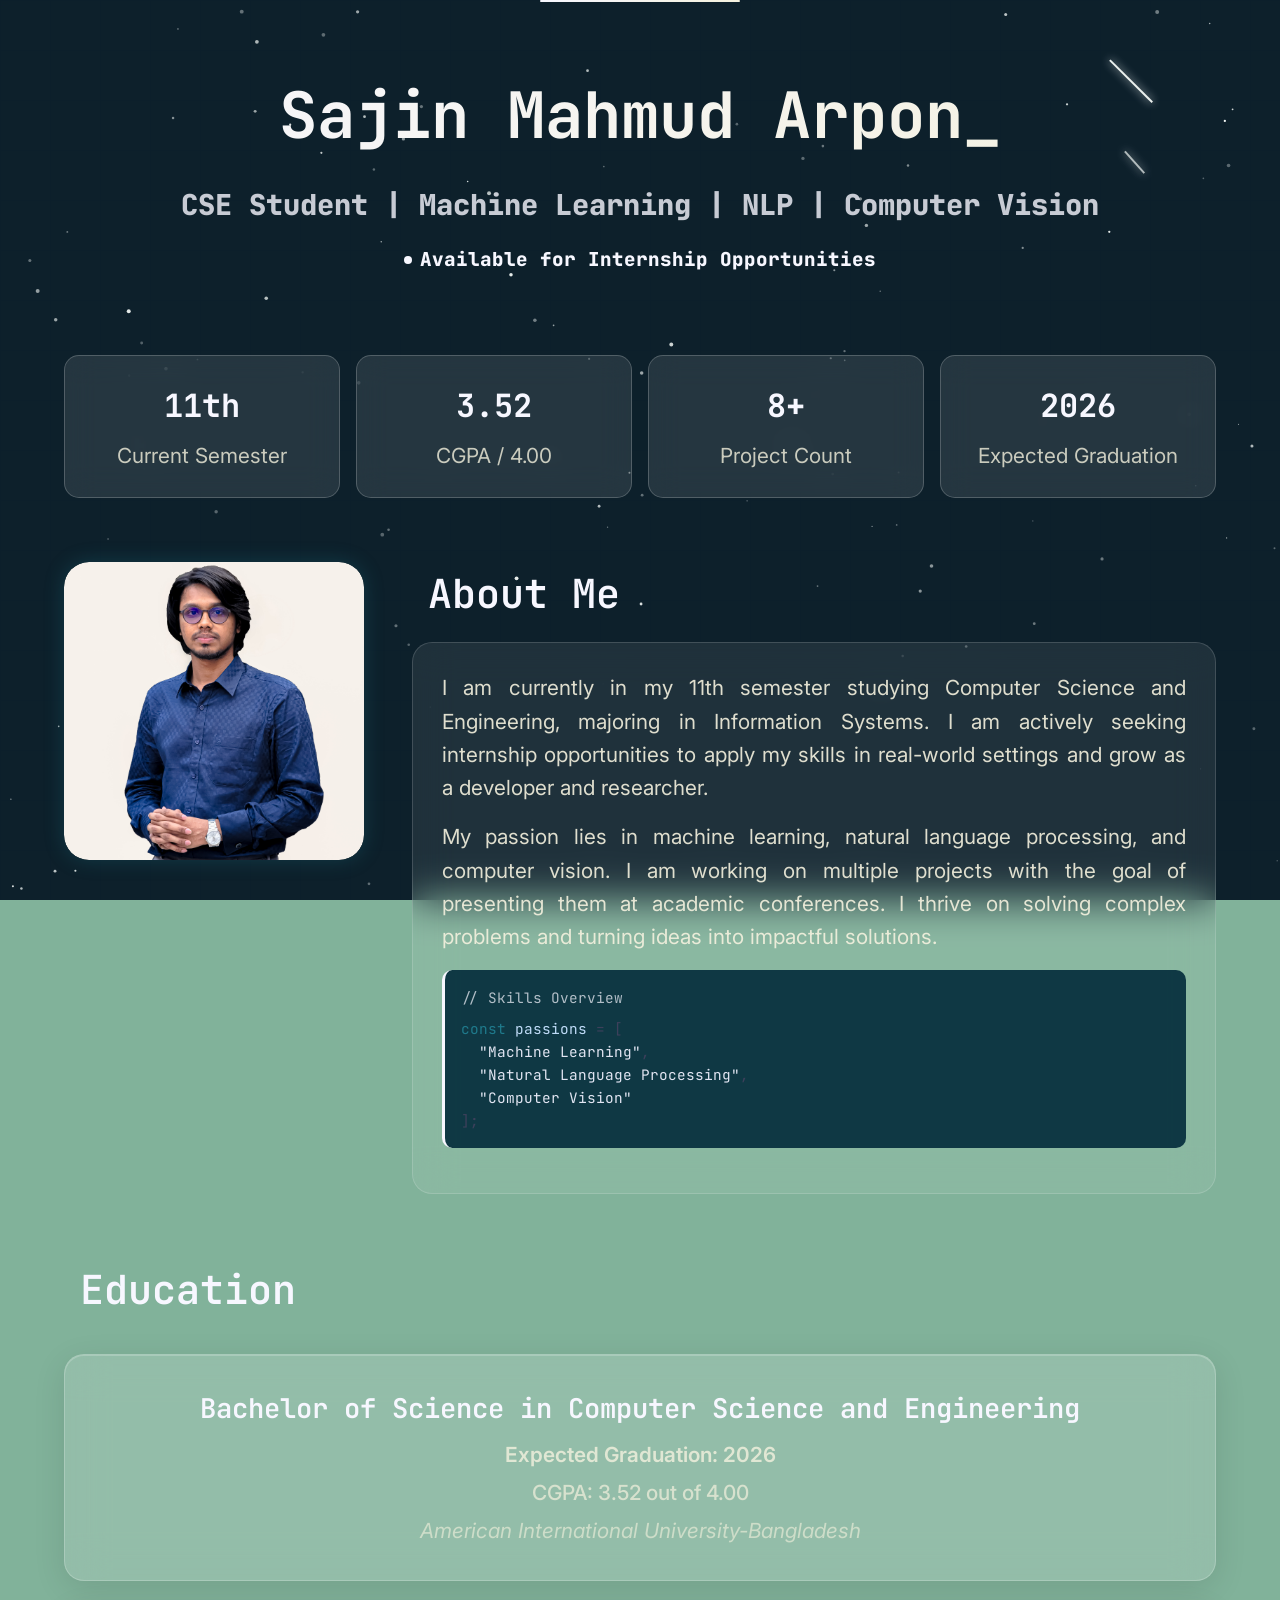
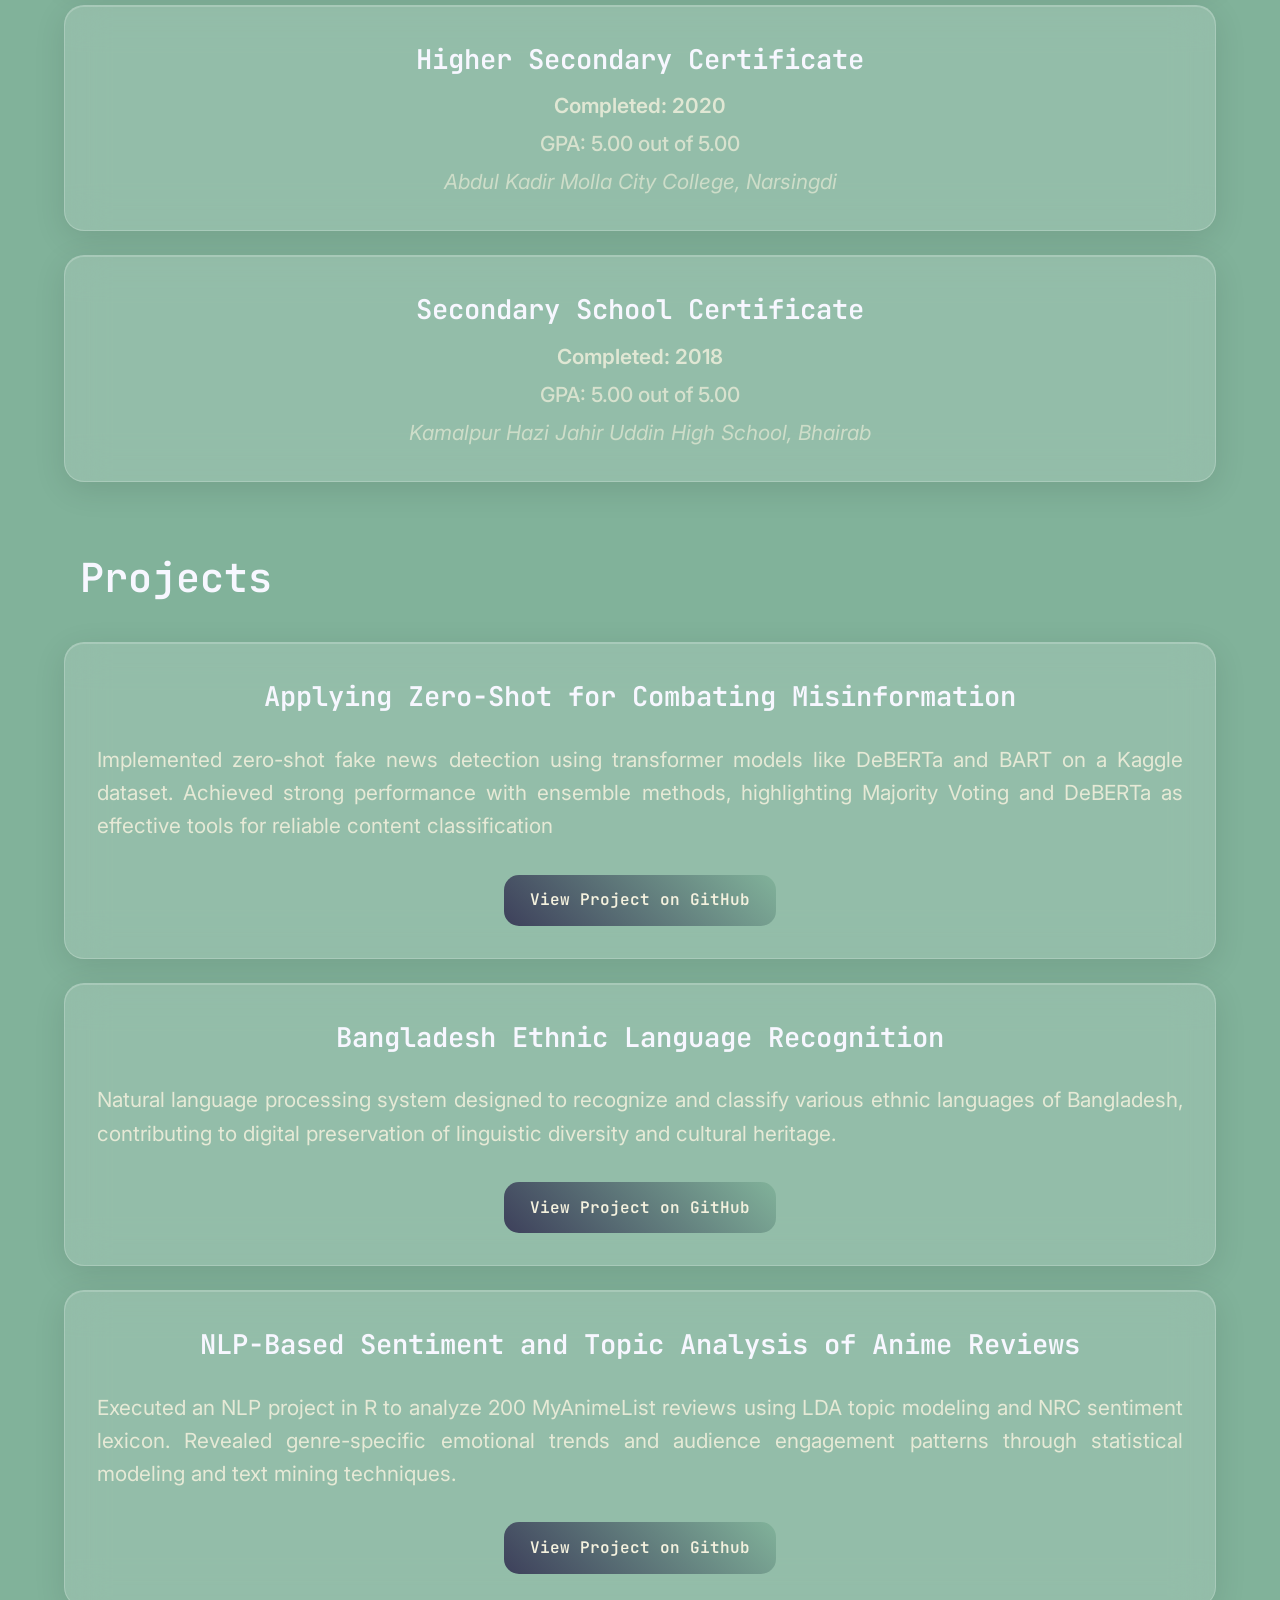
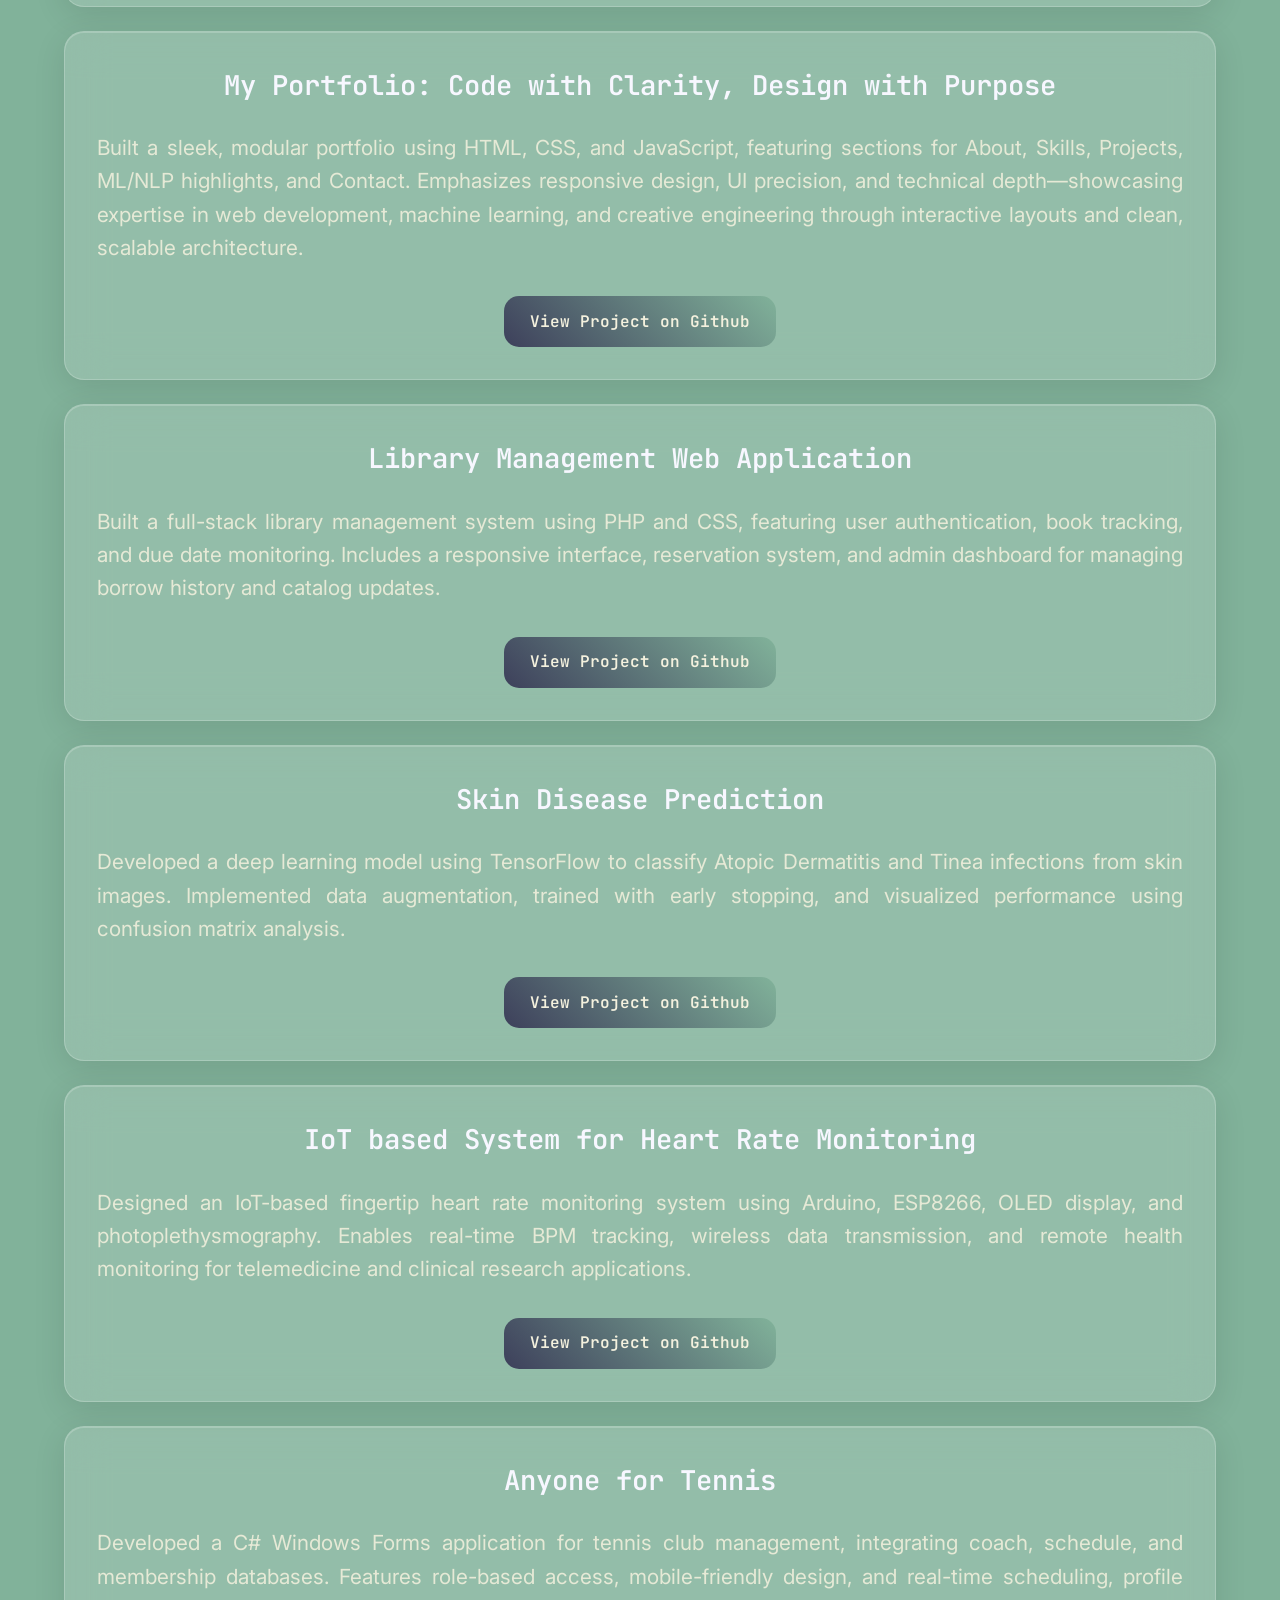
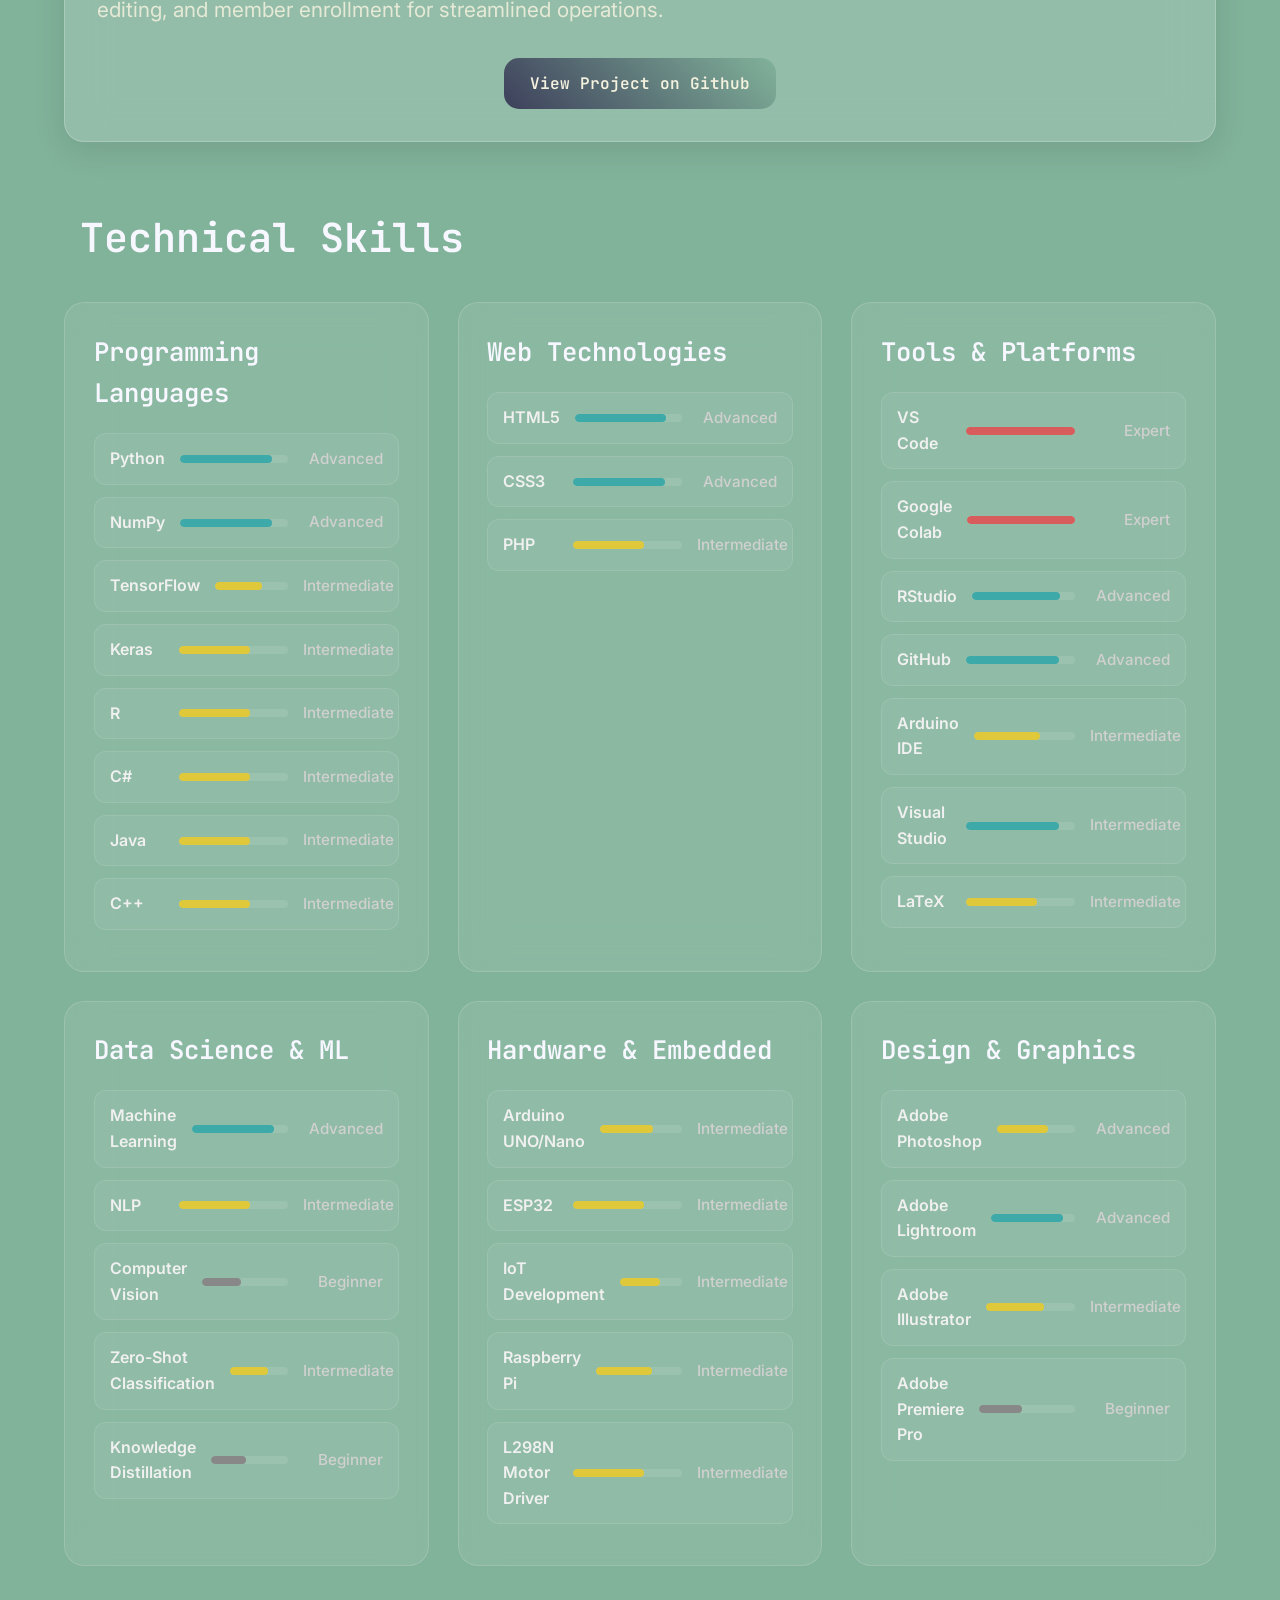
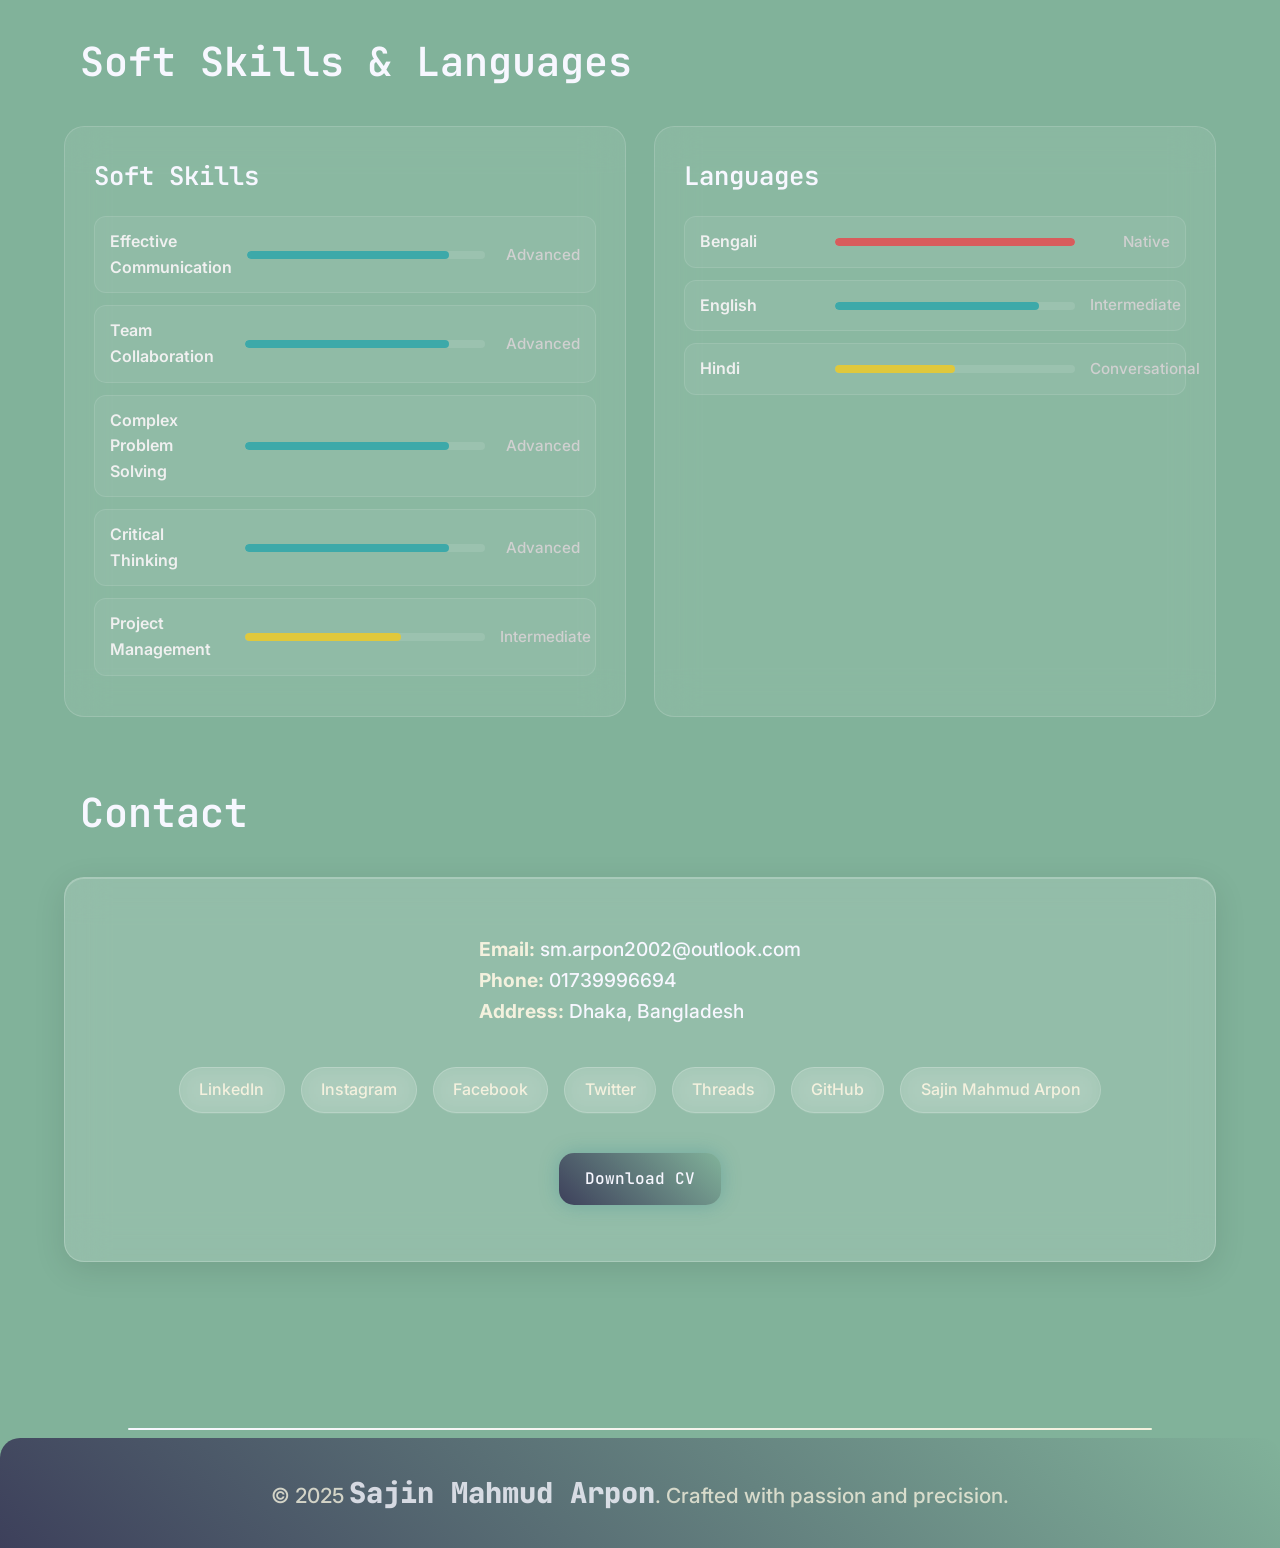
==== index.html @ ce53a618 "Update index.html" ====
<!DOCTYPE html>
<html lang="en">

<head>
    <meta charset="UTF-8" />
    <meta name="viewport" content="width=device-width, initial-scale=1.0" />
    <meta name="color-scheme" content="dark">
    <meta name="description" content="Sajin Mahmud Arpon — CSE Student | Machine Learning | NLP | Computer Vision" />
    <title>Sajin Mahmud Arpon | Portfolio</title>
    <link
        href="https://fonts.googleapis.com/css2?family=JetBrains+Mono:wght@300;400;500;600;700&family=Inter:wght@300;400;500;600;700;800&display=swap"
        rel="stylesheet">
    <link rel="stylesheet" href="design.css">
</head>

<body>
    <!-- Loading Screen -->
    <div class="loading-overlay" id="loadingOverlay">
        <div class="loading-text">Initializing Portfolio</div>
    </div>

    <!-- Scroll Progress Bar -->
    <div class="scroll-progress" id="scrollProgress"></div>

    <!-- Grid Overlay -->
    <div class="grid-overlay"></div>

    <!-- Night Sky Canvas -->
    <canvas id="particle-canvas"></canvas>

    <header>
        <h1>Sajin Mahmud Arpon</h1>
        <p><span class="tech-accent">CSE Student | Machine Learning | NLP | Computer Vision</span></p>
        <div class="status-indicator">
            <div class="status-dot"></div>
            Available for Internship Opportunities
        </div>
    </header>

    <div class="main-container">
        <!-- Metrics Section -->
        <section class="fade-in-up">
            <div class="metric-card">
                <div class="metric-item">
                    <div class="metric-number">11th</div>
                    <div class="metric-label">Current Semester</div>
                </div>
                <div class="metric-item">
                    <div class="metric-number">3.52</div>
                    <div class="metric-label">CGPA / 4.00</div>
                </div>
                <div class="metric-item">
                    <div class="metric-number">8+</div>
                    <div class="metric-label">Project Count</div>
                </div>
                <div class="metric-item">
                    <div class="metric-number">2026</div>
                    <div class="metric-label">Expected Graduation</div>
                </div>
            </div>
        </section>

        <!-- About Section -->
        <section class="fade-in-up about-section">
            <div class="about-left">
                <div class="profile-image-container">
                    <img src="sajin-mahmud-arpon.jpg" alt="Sajin Mahmud Arpon">
                </div>
            </div>
            <div class="about-right">
                <h2>About Me</h2>
                <div class="skill-category">
                    <p>I am currently in my 11th semester studying Computer Science and Engineering, majoring in
                        Information Systems. I am actively seeking internship opportunities to apply my skills in
                        real-world settings and grow as a developer and researcher.</p>
                    <p>My passion lies in machine learning, natural language processing, and computer vision. I am
                        working on multiple projects with the goal of presenting them at academic conferences. I thrive
                        on solving complex problems and turning ideas into impactful solutions.</p>
                    <div class="code-block">
                        <span style="color: #1f7a8c;">const</span> <span style="color: #bfdbf7;">passions</span> = [<br>
                        &nbsp;&nbsp;<span style="color: #e1e5f2;">"Machine Learning"</span>,<br>
                        &nbsp;&nbsp;<span style="color: #e1e5f2;">"Natural Language Processing"</span>,<br>
                        &nbsp;&nbsp;<span style="color: #e1e5f2;">"Computer Vision"</span><br>
                        ];
                    </div>
                </div>
            </div>
        </section>

        <!-- Education Section -->
        <section class="fade-in-up">
            <h2>Education</h2>
            <div class="glass-card education-card">
                <div class="edu-title">Bachelor of Science in Computer Science and Engineering</div>
                <div class="edu-year">Expected Graduation: 2026</div>
                <div class="CGPA">CGPA: 3.52 out of 4.00</div>
                <div class="edu-subtitle">American International University-Bangladesh</div>
            </div>
            <div class="glass-card education-card">
                <div class="edu-title">Higher Secondary Certificate</div>
                <div class="edu-year">Completed: 2020</div>
                <div class="CGPA">GPA: 5.00 out of 5.00</div>
                <div class="edu-subtitle">Abdul Kadir Molla City College, Narsingdi</div>
            </div>
            <div class="glass-card education-card">
                <div class="edu-title">Secondary School Certificate</div>
                <div class="edu-year">Completed: 2018</div>
                <div class="CGPA">GPA: 5.00 out of 5.00</div>
                <div class="edu-subtitle">Kamalpur Hazi Jahir Uddin High School, Bhairab</div>
            </div>
        </section>

        <!-- Projects Section -->
        <section class="fade-in-up">
            <h2>Projects</h2>
            <div class="glass-card project-card">
                <div class="project-title">Applying Zero-Shot for Combating Misinformation</div>
                <div class="project-desc">Implemented zero-shot fake news detection using transformer models like
                    DeBERTa and BART on a Kaggle dataset. Achieved strong performance with ensemble methods,
                    highlighting Majority Voting and DeBERTa as effective tools for reliable content classification
                </div>
                <a href="https://github.com/sajin-mahmud-arpon/Applying-Zero-Shot-for-Combating-Misinformation"
                    target="_blank" rel="noopener noreferrer" class="crystal-btn">View Project on GitHub</a>
            </div>
            <div class="glass-card project-card">
                <div class="project-title">Bangladesh Ethnic Language Recognition</div>
                <div class="project-desc">Natural language processing system designed to recognize and classify various
                    ethnic languages of Bangladesh, contributing to digital preservation of linguistic diversity and
                    cultural heritage.</div>
                <a href="https://github.com/sajin-mahmud-arpon/Bangladesh-Ethnic-Language-Recognition" target="_blank"
                    rel="noopener noreferrer" class="crystal-btn">View Project on GitHub</a>
            </div>
            <div class="glass-card project-card">
                <div class="project-title">NLP-Based Sentiment and Topic Analysis of Anime Reviews</div>
                <div class="project-desc">Executed an NLP project in R to analyze 200 MyAnimeList reviews using LDA
                    topic modeling and NRC sentiment lexicon. Revealed genre-specific emotional trends and audience
                    engagement patterns through statistical modeling and text mining techniques.</div>
                <a href="https://github.com/sajin-mahmud-arpon/NLP-Based-Sentiment-and-Topic-Analysis-of-Anime-Reviews"
                    target="_blank" rel="noopener noreferrer" class="crystal-btn">View Project on Github</a>
            </div>
            <div class="glass-card project-card">
                <div class="project-title">My Portfolio: Code with Clarity, Design with Purpose</div>
                <div class="project-desc">Built a sleek, modular portfolio using HTML, CSS, and JavaScript, featuring
                    sections for About, Skills, Projects, ML/NLP
                    highlights, and Contact. Emphasizes responsive design, UI precision, and technical depth—showcasing
                    expertise in web
                    development, machine learning, and creative engineering through interactive layouts and clean,
                    scalable architecture.
                </div>
                <a href="https://github.com/sajin-mahmud-arpon/sajin-mahmud-arpon.github.io" target="_blank"
                    rel="noopener noreferrer" class="crystal-btn">View Project on
                    Github</a>
            </div>
            <div class="glass-card project-card">
                <div class="project-title">Library Management Web Application</div>
                <div class="project-desc">Built a full-stack library management system using PHP and CSS, featuring user
                    authentication, book tracking, and due date monitoring. Includes a responsive interface, reservation
                    system, and admin dashboard for managing borrow history and catalog updates.</div>
                <a href="https://github.com/sajin-mahmud-arpon/LibraryWebApp" target="_blank" rel="noopener noreferrer"
                    class="crystal-btn">View Project on
                    Github</a>
            </div>
            <div class="glass-card project-card">
                <div class="project-title">Skin Disease Prediction</div>
                <div class="project-desc">Developed a deep learning model using TensorFlow to classify Atopic Dermatitis
                    and Tinea infections from skin images. Implemented data augmentation, trained with early stopping,
                    and visualized performance using confusion matrix analysis.</div>
                <a href="https://github.com/sajin-mahmud-arpon/Skin-diseases-Prediction/tree/main" target="_blank"
                    rel="noopener noreferrer" class="crystal-btn">View Project on Github</a>
            </div>
            <div class="glass-card project-card">
                <div class="project-title">IoT based System for Heart Rate Monitoring</div>
                <div class="project-desc">Designed an IoT-based fingertip heart rate monitoring system using Arduino,
                    ESP8266, OLED display, and photoplethysmography. Enables real-time BPM tracking, wireless data
                    transmission, and remote health monitoring for telemedicine and clinical research applications.
                </div>
                <a href="https://github.com/sajin-mahmud-arpon/Microprocessor-Embedded-System" target="_blank"
                    rel="noopener noreferrer" class="crystal-btn">View
                    Project on Github</a>
            </div>
            <div class="glass-card project-card">
                <div class="project-title">Anyone for Tennis</div>
                <div class="project-desc">Developed a C# Windows Forms application for tennis club management,
                    integrating coach, schedule, and membership databases. Features role-based access, mobile-friendly
                    design, and real-time scheduling, profile editing, and member enrollment for streamlined operations.
                </div>
                <a href="https://github.com/sajin-mahmud-arpon/Anyone-For-Tennis" target="_blank"
                    rel="noopener noreferrer" class="crystal-btn">View Project on
                    Github</a>
            </div>
        </section>

        <!-- Technical Skills -->
        <section class="fade-in-up">
            <h2>Technical Skills</h2>
            <div class="skills-grid">

                <!-- Programming Languages -->
                <div class="skill-category">
                    <h3>Programming Languages</h3>
                    <div class="skill-progress-list">
                        <div class="skill-item">
                            <div class="skill-label">Python</div>
                            <div class="skill-progress">
                                <div class="skill-fill advanced" style="width:85%;"></div>
                            </div>
                            <div class="skill-level">Advanced</div>
                        </div>
                        <div class="skill-item">
                            <div class="skill-label">NumPy</div>
                            <div class="skill-progress">
                                <div class="skill-fill advanced" style="width:85%;"></div>
                            </div>
                            <div class="skill-level">Advanced</div>
                        </div>
                        <div class="skill-item">
                            <div class="skill-label">TensorFlow</div>
                            <div class="skill-progress">
                                <div class="skill-fill intermediate" style="width:65%;"></div>
                            </div>
                            <div class="skill-level">Intermediate</div>
                        </div>
                        <div class="skill-item">
                            <div class="skill-label">Keras</div>
                            <div class="skill-progress">
                                <div class="skill-fill intermediate" style="width:65%;"></div>
                            </div>
                            <div class="skill-level">Intermediate</div>
                        </div>
                        <div class="skill-item">
                            <div class="skill-label">R</div>
                            <div class="skill-progress">
                                <div class="skill-fill intermediate" style="width:65%;"></div>
                            </div>
                            <div class="skill-level">Intermediate</div>
                        </div>
                        <div class="skill-item">
                            <div class="skill-label">C#</div>
                            <div class="skill-progress">
                                <div class="skill-fill intermediate" style="width:65%;"></div>
                            </div>
                            <div class="skill-level">Intermediate</div>
                        </div>
                        <div class="skill-item">
                            <div class="skill-label">Java</div>
                            <div class="skill-progress">
                                <div class="skill-fill intermediate" style="width:65%;"></div>
                            </div>
                            <div class="skill-level">Intermediate</div>
                        </div>
                        <div class="skill-item">
                            <div class="skill-label">C++</div>
                            <div class="skill-progress">
                                <div class="skill-fill intermediate" style="width:65%;"></div>
                            </div>
                            <div class="skill-level">Intermediate</div>
                        </div>
                    </div>
                </div>

                <!-- Web Technologies -->
                <div class="skill-category">
                    <h3>Web Technologies</h3>
                    <div class="skill-progress-list">
                        <div class="skill-item">
                            <div class="skill-label">HTML5</div>
                            <div class="skill-progress">
                                <div class="skill-fill advanced" style="width:85%;"></div>
                            </div>
                            <div class="skill-level">Advanced</div>
                        </div>
                        <div class="skill-item">
                            <div class="skill-label">CSS3</div>
                            <div class="skill-progress">
                                <div class="skill-fill advanced" style="width:85%;"></div>
                            </div>
                            <div class="skill-level">Advanced</div>
                        </div>
                        <div class="skill-item">
                            <div class="skill-label">PHP</div>
                            <div class="skill-progress">
                                <div class="skill-fill intermediate" style="width:65%;"></div>
                            </div>
                            <div class="skill-level">Intermediate</div>
                        </div>
                    </div>
                </div>

                <!-- Tools & Platforms -->
                <div class="skill-category">
                    <h3>Tools & Platforms</h3>
                    <div class="skill-progress-list">
                        <div class="skill-item">
                            <div class="skill-label">VS Code</div>
                            <div class="skill-progress">
                                <div class="skill-fill expert" style="width:100%;"></div>
                            </div>
                            <div class="skill-level">Expert</div>
                        </div>
                        <div class="skill-item">
                            <div class="skill-label">Google Colab</div>
                            <div class="skill-progress">
                                <div class="skill-fill expert" style="width:100%;"></div>
                            </div>
                            <div class="skill-level">Expert</div>
                        </div>
                        <div class="skill-item">
                            <div class="skill-label">RStudio</div>
                            <div class="skill-progress">
                                <div class="skill-fill advanced" style="width:85%;"></div>
                            </div>
                            <div class="skill-level">Advanced</div>
                        </div>
                        <div class="skill-item">
                            <div class="skill-label">GitHub</div>
                            <div class="skill-progress">
                                <div class="skill-fill advanced" style="width:85%;"></div>
                            </div>
                            <div class="skill-level">Advanced</div>
                        </div>
                        <div class="skill-item">
                            <div class="skill-label">Arduino IDE</div>
                            <div class="skill-progress">
                                <div class="skill-fill intermediate" style="width:65%;"></div>
                            </div>
                            <div class="skill-level">Intermediate</div>
                        </div>
                        <div class="skill-item">
                            <div class="skill-label">Visual Studio</div>
                            <div class="skill-progress">
                                <div class="skill-fill advanced" style="width:85%;"></div>
                            </div>
                            <div class="skill-level">Intermediate</div>
                        </div>
                        <div class="skill-item">
                            <div class="skill-label">LaTeX</div>
                            <div class="skill-progress">
                                <div class="skill-fill intermediate" style="width:65%;"></div>
                            </div>
                            <div class="skill-level">Intermediate</div>
                        </div>
                    </div>
                </div>

                <!-- Data Science & ML -->
                <div class="skill-category">
                    <h3>Data Science & ML</h3>
                    <div class="skill-progress-list">
                        <div class="skill-item">
                            <div class="skill-label">Machine Learning</div>
                            <div class="skill-progress">
                                <div class="skill-fill advanced" style="width:85%;"></div>
                            </div>
                            <div class="skill-level">Advanced</div>
                        </div>
                        <div class="skill-item">
                            <div class="skill-label">NLP</div>
                            <div class="skill-progress">
                                <div class="skill-fill intermediate" style="width:65%;"></div>
                            </div>
                            <div class="skill-level">Intermediate</div>
                        </div>
                        <div class="skill-item">
                            <div class="skill-label">Computer Vision</div>
                            <div class="skill-progress">
                                <div class="skill-fill beginner" style="width:45%;"></div>
                            </div>
                            <div class="skill-level">Beginner</div>
                        </div>
                        <div class="skill-item">
                            <div class="skill-label">Zero-Shot Classification</div>
                            <div class="skill-progress">
                                <div class="skill-fill intermediate" style="width:65%;"></div>
                            </div>
                            <div class="skill-level">Intermediate</div>
                        </div>
                        <div class="skill-item">
                            <div class="skill-label">Knowledge Distillation</div>
                            <div class="skill-progress">
                                <div class="skill-fill beginner" style="width:45%;"></div>
                            </div>
                            <div class="skill-level">Beginner</div>
                        </div>
                    </div>
                </div>

                <!-- Hardware & Embedded -->
                <div class="skill-category">
                    <h3>Hardware & Embedded</h3>
                    <div class="skill-progress-list">
                        <div class="skill-item">
                            <div class="skill-label">Arduino UNO/Nano</div>
                            <div class="skill-progress">
                                <div class="skill-fill intermediate" style="width:65%;"></div>
                            </div>
                            <div class="skill-level">Intermediate</div>
                        </div>
                        <div class="skill-item">
                            <div class="skill-label">ESP32</div>
                            <div class="skill-progress">
                                <div class="skill-fill intermediate" style="width:65%;"></div>
                            </div>
                            <div class="skill-level">Intermediate</div>
                        </div>
                        <div class="skill-item">
                            <div class="skill-label">IoT Development</div>
                            <div class="skill-progress">
                                <div class="skill-fill intermediate" style="width:65%;"></div>
                            </div>
                            <div class="skill-level">Intermediate</div>
                        </div>
                        <div class="skill-item">
                            <div class="skill-label">Raspberry Pi</div>
                            <div class="skill-progress">
                                <div class="skill-fill intermediate" style="width:65%;"></div>
                            </div>
                            <div class="skill-level">Intermediate</div>
                        </div>
                        <div class="skill-item">
                            <div class="skill-label">L298N Motor Driver</div>
                            <div class="skill-progress">
                                <div class="skill-fill intermediate" style="width:65%;"></div>
                            </div>
                            <div class="skill-level">Intermediate</div>
                        </div>
                    </div>
                </div>


                <!-- Design & Graphics -->
                <div class="skill-category">
                    <h3>Design & Graphics</h3>
                    <div class="skill-progress-list">
                        <div class="skill-item">
                            <div class="skill-label">Adobe Photoshop</div>
                            <div class="skill-progress">
                                <div class="skill-fill intermediate" style="width:65%;"></div>
                            </div>
                            <div class="skill-level">Advanced</div>
                        </div>
                        <div class="skill-item">
                            <div class="skill-label">Adobe Lightroom</div>
                            <div class="skill-progress">
                                <div class="skill-fill advanced" style="width:85%;"></div>
                            </div>
                            <div class="skill-level">Advanced</div>
                        </div>
                        <div class="skill-item">
                            <div class="skill-label">Adobe Illustrator</div>
                            <div class="skill-progress">
                                <div class="skill-fill intermediate" style="width:65%;"></div>
                            </div>
                            <div class="skill-level">Intermediate</div>
                        </div>
                        <div class="skill-item">
                            <div class="skill-label">Adobe Premiere Pro</div>
                            <div class="skill-progress">
                                <div class="skill-fill beginner" style="width:45%;"></div>
                            </div>
                            <div class="skill-level">Beginner</div>
                        </div>
                    </div>
                </div>

            </div>
        </section>


        <!-- Soft Skills & Languages -->
        <section class="fade-in-up">
            <h2>Soft Skills & Languages</h2>
            <div class="skills-grid">

                <!-- Soft Skills -->
                <div class="skill-category">
                    <h3>Soft Skills</h3>
                    <div class="skill-progress-list">
                        <div class="skill-item">
                            <div class="skill-label">Effective Communication</div>
                            <div class="skill-progress">
                                <div class="skill-fill advanced" style="width:85%;"></div>
                            </div>
                            <div class="skill-level">Advanced</div>
                        </div>
                        <div class="skill-item">
                            <div class="skill-label">Team Collaboration</div>
                            <div class="skill-progress">
                                <div class="skill-fill advanced" style="width:85%;"></div>
                            </div>
                            <div class="skill-level">Advanced</div>
                        </div>
                        <div class="skill-item">
                            <div class="skill-label">Complex Problem Solving</div>
                            <div class="skill-progress">
                                <div class="skill-fill advanced" style="width:85%;"></div>
                            </div>
                            <div class="skill-level">Advanced</div>
                        </div>
                        <div class="skill-item">
                            <div class="skill-label">Critical Thinking</div>
                            <div class="skill-progress">
                                <div class="skill-fill advanced" style="width:85%;"></div>
                            </div>
                            <div class="skill-level">Advanced</div>
                        </div>
                        <div class="skill-item">
                            <div class="skill-label">Project Management</div>
                            <div class="skill-progress">
                                <div class="skill-fill intermediate" style="width:65%;"></div>
                            </div>
                            <div class="skill-level">Intermediate</div>
                        </div>
                    </div>
                </div>

                <!-- Languages -->
                <div class="skill-category">
                    <h3>Languages</h3>
                    <div class="skill-progress-list">
                        <div class="skill-item">
                            <div class="skill-label">Bengali</div>
                            <div class="skill-progress">
                                <div class="skill-fill expert" style="width:100%;"></div>
                            </div>
                            <div class="skill-level">Native</div>
                        </div>
                        <div class="skill-item">
                            <div class="skill-label">English</div>
                            <div class="skill-progress">
                                <div class="skill-fill advanced" style="width:85%;"></div>
                            </div>
                            <div class="skill-level">Intermediate</div>
                        </div>
                        <div class="skill-item">
                            <div class="skill-label">Hindi</div>
                            <div class="skill-progress">
                                <div class="skill-fill intermediate" style="width:50%;"></div>
                            </div>
                            <div class="skill-level">Conversational</div>
                        </div>
                    </div>
                </div>

            </div>
        </section>

        <!-- Contact -->
        <section class="fade-in-up">
            <h2>Contact</h2>
            <div class="glass-card">
                <div class="contact-info">
                    <p>
                        <strong>Email:</strong> <a
                            href="mailto:sm.arpon2002@outlook.com">sm.arpon2002@outlook.com</a><br />
                        <strong>Phone:</strong> <a href="tel:+8801739996694">01739996694</a><br />
                        <strong>Address:</strong> <a
                            href="https://www.google.com/maps/search/?api=1&query=Dhaka,+Bangladesh" target="_blank"
                            rel="noopener noreferrer">Dhaka, Bangladesh</a>
                    </p>
                    <div class="social-links">
                        <a href="https://www.linkedin.com/in/sajin-mahmud-arpon/" target="_blank"
                            rel="noopener noreferrer">LinkedIn</a>
                        <a href="https://www.instagram.com/sajin.arpon.927?igsh=MXJrdnA0ODgzeTh0eQ==" target="_blank"
                            rel="noopener noreferrer">Instagram</a>
                        <a href="https://www.facebook.com/share/1ZfMBjpH1x/" target="_blank"
                            rel="noopener noreferrer">Facebook</a>
                        <a href="https://x.com/sajin_arpon_927?t=i3-Bu9ggeQW-j-twg3w_lQ&s=09" target="_blank"
                            rel="noopener noreferrer">Twitter</a>
                        <a href="https://www.threads.com/@sajin.arpon.927" target="_blank"
                            rel="noopener noreferrer">Threads</a>
                        <a href="https://github.com/sajin-mahmud-arpon" target="_blank"
                            rel="noopener noreferrer">GitHub</a>
                        <div class="badge-base LI-profile-badge" data-locale="en_US" data-size="medium" data-theme="light" data-type="VERTICAL" data-vanity="sajin-mahmud-arpon" 
                    data-version="v1"><a class="badge-base__link LI-simple-link" href="https://bd.linkedin.com/in/sajin-mahmud-arpon?trk=profile-badge">Sajin Mahmud Arpon</a></div>
                    </div>
                    <a href="Sajin_Mahmud_Arpon_CV.pdf" download class="download-btn">Download CV</a>
                </div>
            </div>
        </section>
    </div>

    <footer>
        <p>© 2025 <span class="tech-accent">Sajin Mahmud Arpon</span>. Crafted with passion and precision.</p>
    </footer>

    <script src="script.js"></script>
</body>


</html>
---- design.css ----
html {
    color-scheme: dark;
}

:root {
    --beige: #F4F1DE;
    --offwhite: #F7F7FF;
    --slate: #3D405B;
    --sage: #81B29A;
    --charcole: #02020B;
    --gradient-primary: linear-gradient(135deg, var(--offwhite) 0%, var(--beige) 100%);
    --gradient-secondary: linear-gradient(45deg, var(--slate) 0%, var(--sage) 100%);
    --glow-offwhite: 0 0 20px rgba(31, 122, 140, 0.3);
    --glow-blue: 0 0 30px rgba(191, 219, 247, 0.4);
}

* {
    margin: 0;
    padding: 0;
    box-sizing: border-box;
}

body {
    font-family: 'Inter', sans-serif;
    background: var(--sage);
    color: var(--beige);
    overflow-x: hidden;
    position: relative;
    line-height: 1.6;
}

#particle-canvas {
    position: fixed;
    top: 0;
    left: 0;
    z-index: -1;
    opacity: 0.9;
}

.grid-overlay {
    position: fixed;
    top: 0;
    left: 0;
    width: 100%;
    height: 100%;
    background-image:
        linear-gradient(rgba(31, 122, 140, 0.03) 1px, transparent 1px),
        linear-gradient(90deg, rgba(31, 122, 140, 0.03) 1px, transparent 1px);
    background-size: 50px 50px;
    z-index: -1;
    pointer-events: none;
}

header {
    text-align: center;
    padding: 4rem 1rem 3rem;
    position: relative;
}

header::before {
    content: '';
    position: absolute;
    top: 0;
    left: 50%;
    transform: translateX(-50%);
    width: 200px;
    height: 2px;
    background: var(--gradient-primary);
    border-radius: 2px;
}

header h1 {
    font-family: 'JetBrains Mono', monospace;
    font-size: clamp(3rem, 5vw, 4rem);
    font-weight: 700;
    background: var(--gradient-primary);
    -webkit-background-clip: text;
    background-clip: text;
    -webkit-text-fill-color: transparent;
    margin-bottom: 1rem;
    position: relative;
}

header h1::after {
    content: '_';
    animation: blink 1s infinite;
    color: var(--offwhite);
}

@keyframes blink {

    0%,
    50% {
        opacity: 1;
    }

    51%,
    100% {
        opacity: 0;
    }
}

header p {
    font-size: 1.3rem;
    color: var(--beige);
    font-weight: 500;
    opacity: 0.8;
}

.main-container {
    width: 90%;
    max-width: 1400px;
    margin: 0 auto;
    padding-bottom: 4rem;
}

.fade-in-up {
    opacity: 0;
    transform: translateY(30px);
    transition: all 1s cubic-bezier(0.25, 0.46, 0.45, 0.94);
}

.visible {
    opacity: 1;
    transform: translateY(0);
}

.glass-card {
    display: flex;
    justify-content: center;
    align-items: center;
    flex-direction: column;
    background: rgba(255, 255, 255, 0.15);
    backdrop-filter: blur(20px);
    border: 1px solid rgba(255, 255, 255, 0.2);
    padding: 2rem;
    margin: 1.5rem 0;
    border-radius: 20px;
    box-shadow:
        0 8px 32px rgba(0, 0, 0, 0.1),
        inset 0 1px 0 rgba(255, 255, 255, 0.2);
    position: relative;
    overflow: hidden;
    transition: all 0.3s ease;
    text-align: justify;
}

.glass-card:hover {
    transform: translateY(-5px);
    box-shadow:
        0 20px 40px rgba(0, 0, 0, 0.15),
        inset 0 1px 0 rgba(255, 255, 255, 0.3),
        var(--glow-blue);
}

.glass-card::before {
    content: '';
    position: absolute;
    top: 0;
    left: -100%;
    width: 100%;
    height: 100%;
    background: linear-gradient(90deg, transparent, rgba(255, 255, 255, 0.1), transparent);
    transition: left 0.5s ease;
}

.glass-card:hover::before {
    left: 100%;
}

section {
    margin-bottom: 4rem;
}

section h2 {
    font-family: 'JetBrains Mono', monospace;
    font-size: 2.5rem;
    font-weight: 600;
    color: var(--offwhite);
    margin-bottom: 2rem;
    position: relative;
    padding-left: 1rem;
}

section h2::before {
    content: '';
    position: absolute;
    left: 0;
    color: var(--offwhite);
    font-weight: bold;
}

.about-section {
    display: grid;
    grid-template-columns: 300px 1fr;
    gap: 3rem;
    align-items: start;
    margin-bottom: 4rem;
}

@media (max-width: 768px) {
    .about-section {
        grid-template-columns: 1fr;
        gap: 2rem;
    }
}

.about-left {
    position: relative;
}

.profile-image-container {
    width: 100%;
    max-width: 300px;
    margin: 0 auto;
    border-radius: 25px;
    overflow: hidden;
    position: relative;
    box-shadow: var(--glow-offwhite);
    transition: all 0.3s ease;
}

.profile-image-container::before {
    content: '';
    position: absolute;
    top: -2px;
    left: -2px;
    right: -2px;
    bottom: -2px;
    background: var(--gradient-primary);
    border-radius: 25px;
    z-index: -1;
    opacity: 0;
    transition: opacity 0.3s ease;
}

.profile-image-container:hover::before {
    opacity: 1;
}

.profile-image-container:hover {
    transform: scale(1.05);
    box-shadow: var(--glow-offwhite), 0 20px 40px rgba(0, 0, 0, 0.2);
}

.profile-image-container img {
    width: 100%;
    display: block;
    border-radius: 25px;
    position: relative;
    z-index: 1;
}

.about-right h2 {
    margin-bottom: 1rem;
}

.about-right p {
    font-size: 1.3rem;
    margin-bottom: 1rem;
    color: var(--beige);
    opacity: 0.9;
}

.education-card,
.project-card {
    position: relative;
    transition: all 0.3s ease;
}

.education-card:hover,
.project-card:hover {
    border-color: var(--offwhite);
}

.edu-title,
.project-title {
    font-family: 'JetBrains Mono', monospace;
    font-size: 1.7rem;
    font-weight: 600;
    color: var(--offwhite);
    margin-bottom: 0.5rem;
}

.edu-year {
    font-size: 1.3rem;
    font-weight: 600;
    color: var(--beige);
    opacity: 0.8;
}

.CGPA {
    font-size: 1.3rem;
    font-weight: 500;
    color: var(--beige);
    opacity: 0.7;
    margin: 0.3rem 0;
}

.edu-subtitle {
    font-size: 1.3rem;
    font-style: italic;
    color: var(--beige);
    opacity: 0.6;
}

.project-desc {
    margin: 1rem 0;
    font-size: 1.3rem;
    line-height: 1.6;
    color: var(--beige);
    opacity: 0.85;
}

/* .skills-grid {
    display: grid;
    grid-template-columns: repeat(auto-fit, minmax(350px, 1fr));
    gap: 1.5rem;
}

.skill-category {
    background: rgba(255, 255, 255, 0.1);
    backdrop-filter: blur(15px);
    border: 1px solid rgba(255, 255, 255, 0.15);
    padding: 1.5rem;
    border-radius: 20px;
    transition: all 0.3s ease;
    position: relative;
    overflow: hidden;
    text-align: justify;
}

.skill-category::before {
    content: '';
    position: absolute;
    top: 0;
    left: 0;
    width: 100%;
    height: 3px;
    background: var(--gradient-primary);
    transform: scaleX(0);
    transition: transform 0.3s ease;
}

.skill-category:hover::before {
    transform: scaleX(1);
}

.skill-category:hover {
    transform: translateY(-3px);
    box-shadow: var(--glow-blue);
}

.skill-category h3 {
    font-family: 'JetBrains Mono', monospace;
    color: var(--offwhite);
    margin-bottom: 1rem;
    font-size: 1.7rem;
    font-weight: 600;
}

.skill-list {
    list-style: none;
}

.skill-list li {
    margin-bottom: 0.8rem;
    padding-left: 1rem;
    position: relative;
    font-size: 1.3rem;
    transition: all 0.2s ease;
}

.skill-list li::before {
    content: '';
    position: absolute;
    left: 0;
    color: var(--offwhite);
    font-weight: bold;
    transition: all 0.2s ease;
}

.skill-list li:hover::before {
    color: var(--sage);
    transform: translateX(5px);
}

.skill-list li strong {
    color: var(--beige);
    font-weight: 700;
}

.skill-item {
    margin-bottom: 10px;
    padding: 10px;
    background: rgba(255, 255, 255, 0.03);
    border-radius: 10px;
    border: 1px solid rgba(255, 255, 255, 0.08);
}

.skill-label {
    font-size: 1.3rem;
    font-weight: 600;
    color: #f0f0f0;
    display: flex;
    justify-content: space-between;
    align-items: center;
}

.skill-level {
    font-size: 0.9rem;
    color: #b0b0b0;
    font-weight: normal;
} */

.skills-grid {
    display: grid;
    grid-template-columns: repeat(auto-fit, minmax(350px, 1fr));
    gap: 1.8rem;
}

.skill-category {
    background: rgba(255, 255, 255, 0.08);
    backdrop-filter: blur(20px);
    border: 1px solid rgba(255, 255, 255, 0.15);
    padding: 1.8rem;
    border-radius: 20px;
    transition: all 0.3s ease;
    position: relative;
    overflow: hidden;
    text-align: justify;
}

.skill-category::before {
    content: '';
    position: absolute;
    top: 0;
    left: 0;
    width: 100%;
    height: 3px;
    background: var(--gradient-primary);
    transform: scaleX(0);
    transform-origin: left;
    transition: transform 0.3s ease;
}

.skill-category:hover::before {
    transform: scaleX(1);
}

.skill-category:hover {
    transform: translateY(-4px);
    box-shadow: var(--glow-blue);
}

.skill-category h3 {
    font-family: 'JetBrains Mono', monospace;
    color: var(--offwhite);
    margin-bottom: 1.2rem;
    font-size: clamp(1.5rem, 2vw, 1.8rem);
    font-weight: 600;
}

.skill-progress-list {
    list-style: none;
    padding: 0;
    margin: 0;
}

.skill-item {
    display: flex;
    align-items: center;
    gap: 15px;
    margin-bottom: 12px;
    padding: 12px 15px;
    background: rgba(255, 255, 255, 0.05);
    border-radius: 12px;
    border: 1px solid rgba(255, 255, 255, 0.1);
    transition: all 0.3s ease;
}

.skill-item:hover {
    background: rgba(255, 255, 255, 0.08);
    box-shadow: 0 0 15px rgba(255, 255, 255, 0.1);
}

.skill-label {
    flex: 1;
    font-weight: 600;
    color: #f0f0f0;
}

.skill-progress {
    flex: 2;
    height: 8px;
    background: rgba(255, 255, 255, 0.1);
    border-radius: 8px;
    overflow: hidden;
}

.skill-fill {
    height: 100%;
    border-radius: 8px;
    background: var(--gradient-primary);
    transition: width 0.6s ease;
}

/* Colors for different levels */
.skill-fill.expert {
    background: #D85C5C;
}

.skill-fill.advanced {
    background: #3DA9A9;
}

.skill-fill.intermediate {
    background: #E0C83B;
}

.skill-fill.beginner {
    background: #888888;
}

.skill-level {
    width: 80px;
    text-align: right;
    font-size: 0.95rem;
    color: #d0d0d0;
    font-weight: 500;
}

.contact-info {
    display: flex;
    justify-content: center;
    align-items: center;
    flex-direction: column;
    margin: 1.5rem 0;
}

.contact-info p {
    font-size: 1.2rem;
    margin-bottom: 1rem;
}

.contact-info a {
    color: var(--offwhite);
    text-decoration: none;
    font-weight: 500;
    transition: all 0.2s ease;
}

.contact-info a:hover {
    color: var(--beige);
    text-shadow: var(--glow-offwhite);
}

.social-links {
    display: flex;
    flex-wrap: wrap;
    gap: 1rem;
    margin: 1.5rem 0;
}

.social-links a {
    display: inline-flex;
    align-items: center;
    padding: 0.6rem 1.2rem;
    background: rgba(255, 255, 255, 0.1);
    backdrop-filter: blur(10px);
    border: 1px solid rgba(255, 255, 255, 0.2);
    border-radius: 25px;
    text-decoration: none;
    color: var(--beige);
    font-weight: 500;
    transition: all 0.3s ease;
    position: relative;
    overflow: hidden;
}

.social-links a::before {
    content: '';
    position: absolute;
    top: 0;
    left: -100%;
    width: 100%;
    height: 100%;
    background: var(--gradient-secondary);
    transition: left 0.3s ease;
    z-index: -1;
}

.social-links a:hover {
    color: var(--offwhite);
    transform: translateY(-2px);
    box-shadow: var(--glow-offwhite);
}

.social-links a:hover::before {
    left: 0;
}

.crystal-btn {
    display: inline-flex;
    align-items: center;
    padding: 0.8rem 1.6rem;
    margin-top: 1rem;
    background: var(--gradient-secondary);
    color: var(--glow-offwhite);
    border-radius: 15px;
    text-decoration: none;
    font-weight: 600;
    font-family: 'JetBrains Mono', monospace;
    transition: all 0.3s ease;
    position: relative;
    overflow: hidden;
    box-shadow: var(--colombia-blue);
}

.crystal-btn::before {
    content: '';
    position: absolute;
    top: 0;
    left: -100%;
    width: 100%;
    height: 100%;
    background: linear-gradient(90deg, transparent, rgba(255, 255, 255, 0.2), transparent);
    transition: left 0.5s ease;
}

.crystal-btn:hover {
    transform: translateY(-3px);
    box-shadow:
        var(--glow-offwhite),
        0 15px 30px rgba(31, 122, 140, 0.4);
}

.crystal-btn:hover::before {
    left: 100%;
}

.download-btn {
    all: unset;
    display: inline-flex;
    align-items: center;
    padding: 0.8rem 1.6rem;
    margin-top: 1rem;
    background: var(--gradient-secondary);
    color: var(--offwhite) !important;
    border-radius: 15px;
    text-decoration: none;
    font-weight: 600;
    font-family: 'JetBrains Mono', monospace;
    transition: all 0.3s ease;
    position: relative;
    overflow: hidden;
    box-shadow: var(--glow-offwhite);
}

.download-btn::before {
    content: '';
    position: absolute;
    top: 0;
    left: -100%;
    width: 100%;
    height: 100%;
    background: linear-gradient(90deg, transparent, rgba(255, 255, 255, 0.2), transparent);
    transition: left 0.5s ease;
}

.download-btn:hover {
    transform: translateY(-3px);
    box-shadow:
        var(--glow-offwhite),
        0 15px 30px rgba(31, 122, 140, 0.4);
}

.download-btn:hover::before {
    left: 100%;
}

.tech-accent {
    font-family: 'JetBrains Mono', monospace;
    color: var(--offwhite);
    font-size: 1.8rem;
    font-weight: 900;
}

.status-indicator {
    display: inline-flex;
    align-items: center;
    gap: 0.5rem;
    font-family: 'JetBrains Mono', monospace;
    font-size: 1.2rem;
    font-weight: 900;
    color: var(--offwhite);
    margin-top: 1rem;
}

.status-dot {
    width: 8px;
    height: 8px;
    background: var(--offwhite);
    border-radius: 50%;
    animation: pulse 2s infinite;
}

@keyframes pulse {
    0% {
        opacity: 1;
        transform: scale(1);
    }

    50% {
        opacity: 0.5;
        transform: scale(1.2);
    }

    100% {
        opacity: 1;
        transform: scale(1);
    }
}

.code-block {
    background: rgba(2, 43, 58, 0.9) !important;
    backdrop-filter: blur(10px) !important;
    color: var(--slate) !important;
    padding: 1rem !important;
    border-radius: 10px !important;
    font-family: 'JetBrains Mono', monospace !important;
    font-size: 0.9rem !important;
    margin: 1rem 0 !important;
    border-left: 3px solid var(--offwhite) !important;
    position: relative !important;
    overflow: hidden !important;
}

.code-block::before {
    content: '// Skills Overview';
    display: block;
    color: var(--offwhite);
    margin-bottom: 0.5rem;
    opacity: 0.7;
}

.metric-card {
    display: grid;
    grid-template-columns: repeat(auto-fit, minmax(200px, 1fr));
    gap: 1rem;
    margin: 2rem 0;
}

.metric-item {
    text-align: center;
    padding: 1.5rem;
    background: rgba(255, 255, 255, 0.1);
    backdrop-filter: blur(15px);
    border-radius: 15px;
    border: 1px solid rgba(255, 255, 255, 0.2);
    transition: all 0.3s ease;
}

.metric-item:hover {
    transform: translateY(-5px);
    box-shadow: var(--glow-blue);
}

.metric-number {
    font-family: 'JetBrains Mono', monospace;
    font-size: 2rem;
    font-weight: 700;
    color: var(--offwhite);
    margin-bottom: 0.5rem;
}

.metric-label {
    font-size: 1.3rem;
    color: var(--beige);
    opacity: 0.8;
}

footer {
    text-align: center;
    padding: 2rem;
    background: var(--gradient-secondary);
    color: var(--charcole);
    margin-top: 3rem;
    border-radius: 20px 20px 0 0;
    position: relative;
}

footer p {
    font-size: 1.3rem;
    color: var(--beige);
    font-weight: 500;
    opacity: 0.8;
}

footer::before {
    content: '';
    position: absolute;
    top: -10px;
    left: 50%;
    transform: translateX(-50%);
    width: 80%;
    height: 2px;
    background: var(--gradient-primary);
    border-radius: 2px;
}

/* Responsive Design */
@media (max-width: 1024px) {
    .skills-grid {
        grid-template-columns: repeat(auto-fit, minmax(300px, 1fr));
    }
}

@media (max-width: 768px) {
    header {
        padding: 2rem 1rem;
    }

    .main-container {
        width: 95%;
    }

    .glass-card {
        padding: 1.5rem;
        margin: 1rem 0;
    }

    .skills-grid {
        grid-template-columns: 1fr;
    }
}

/* Scroll Progress Bar */
.scroll-progress {
    position: fixed;
    top: 0;
    left: 0;
    width: 0%;
    height: 3px;
    background: var(--gradient-primary);
    z-index: 100;
    transition: width 0.1s ease;
}

/* Loading Animation */
.loading-overlay {
    position: fixed;
    top: 0;
    left: 0;
    width: 100%;
    height: 100%;
    background: var(--sage);
    z-index: 1000;
    display: flex;
    align-items: center;
    justify-content: center;
    transition: opacity 0.5s ease;
}

.loading-text {
    font-family: 'JetBrains Mono', monospace;
    font-size: 1.5rem;
    color: var(--offwhite);
}

.loading-text::after {
    content: '...';
    animation: dots 1.5s infinite;
}

@keyframes dots {

    0%,
    20% {
        content: '';
    }

    40% {
        content: '.';
    }

    60% {
        content: '..';
    }

    80%,
    100% {
        content: '...';
    }
}
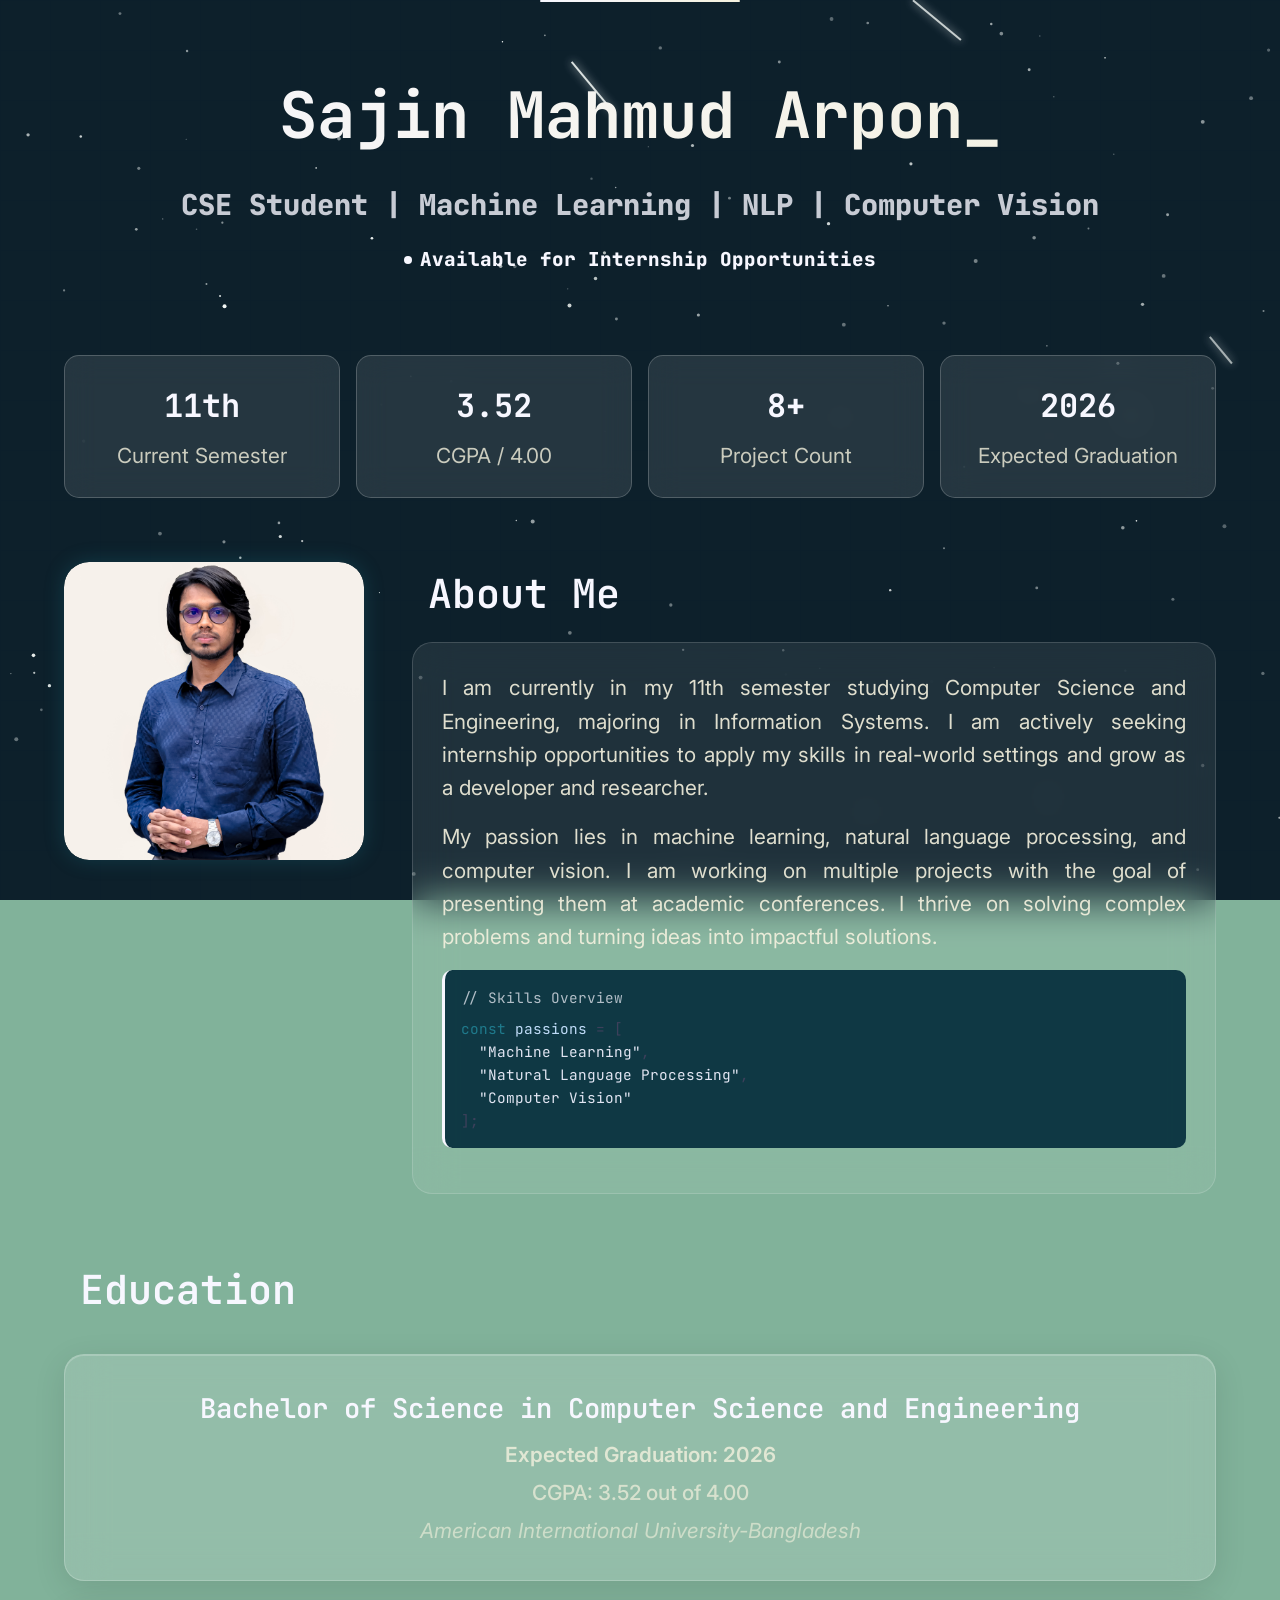
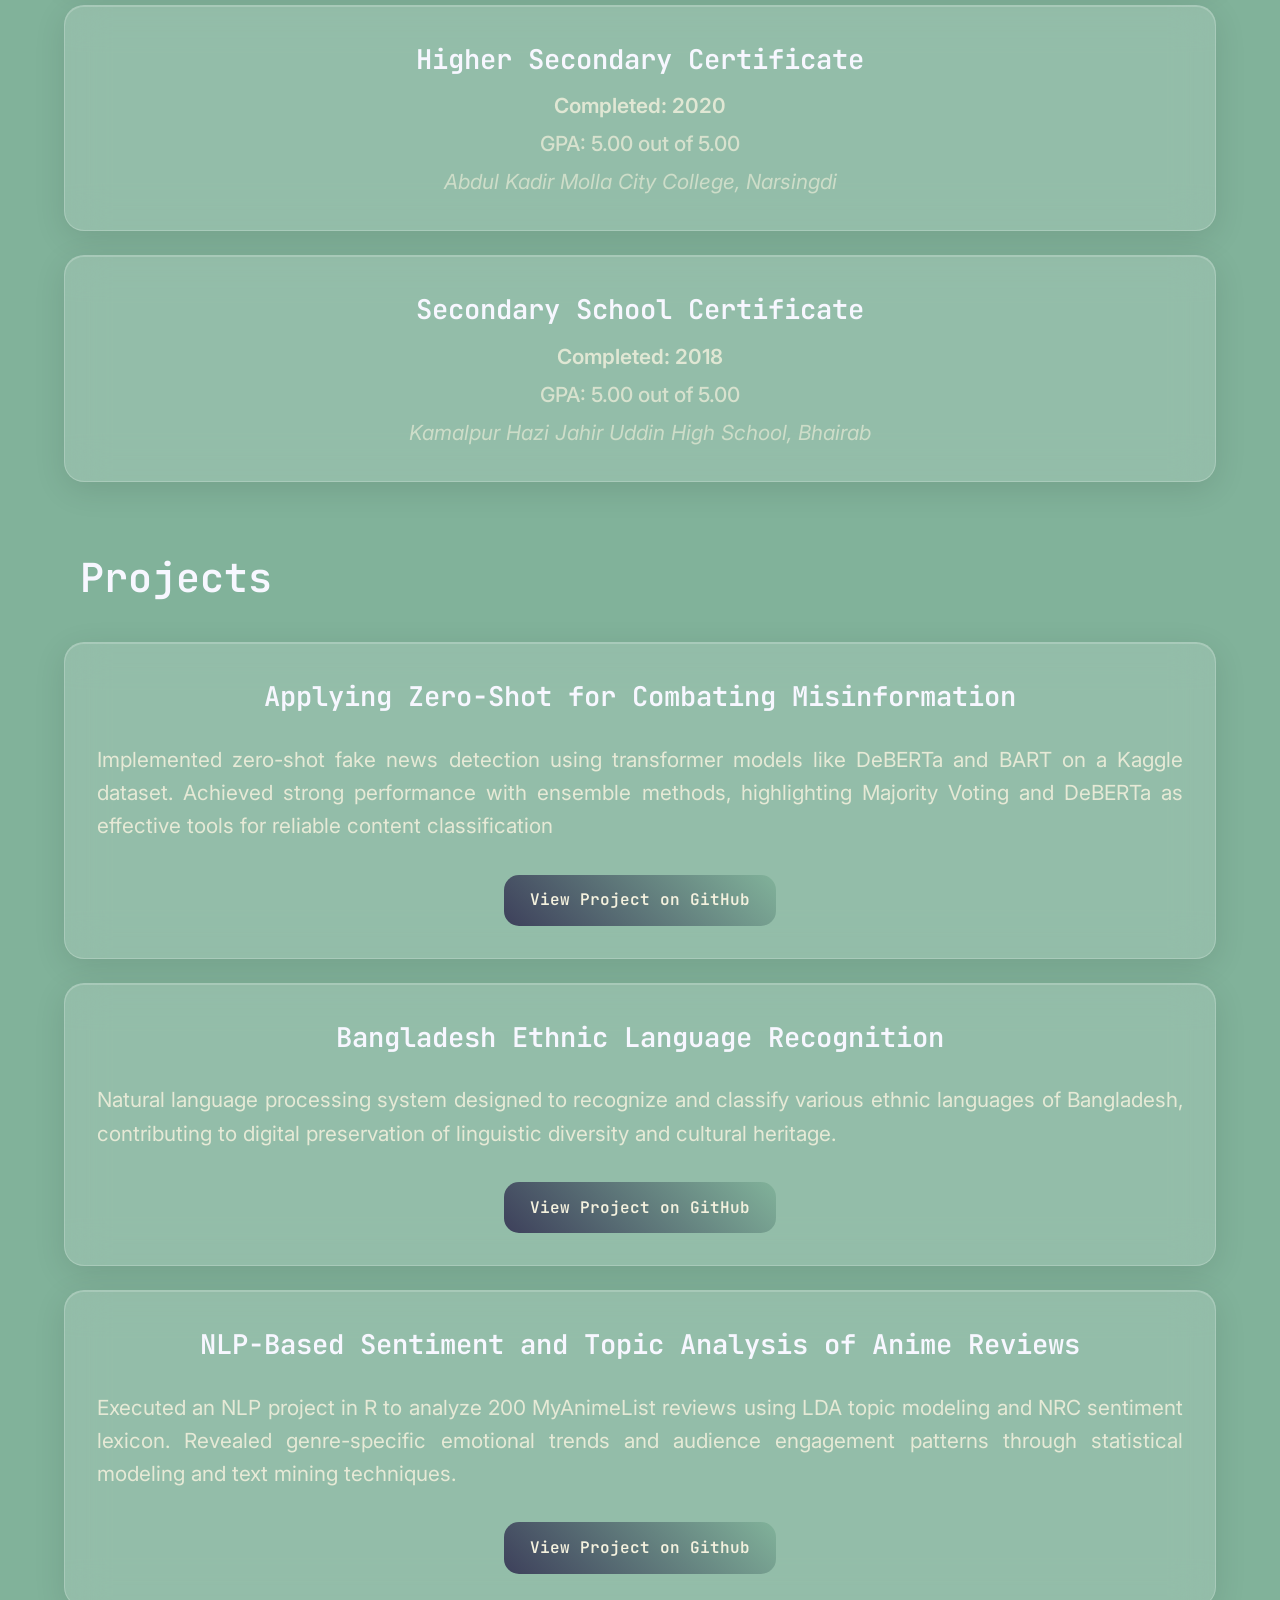
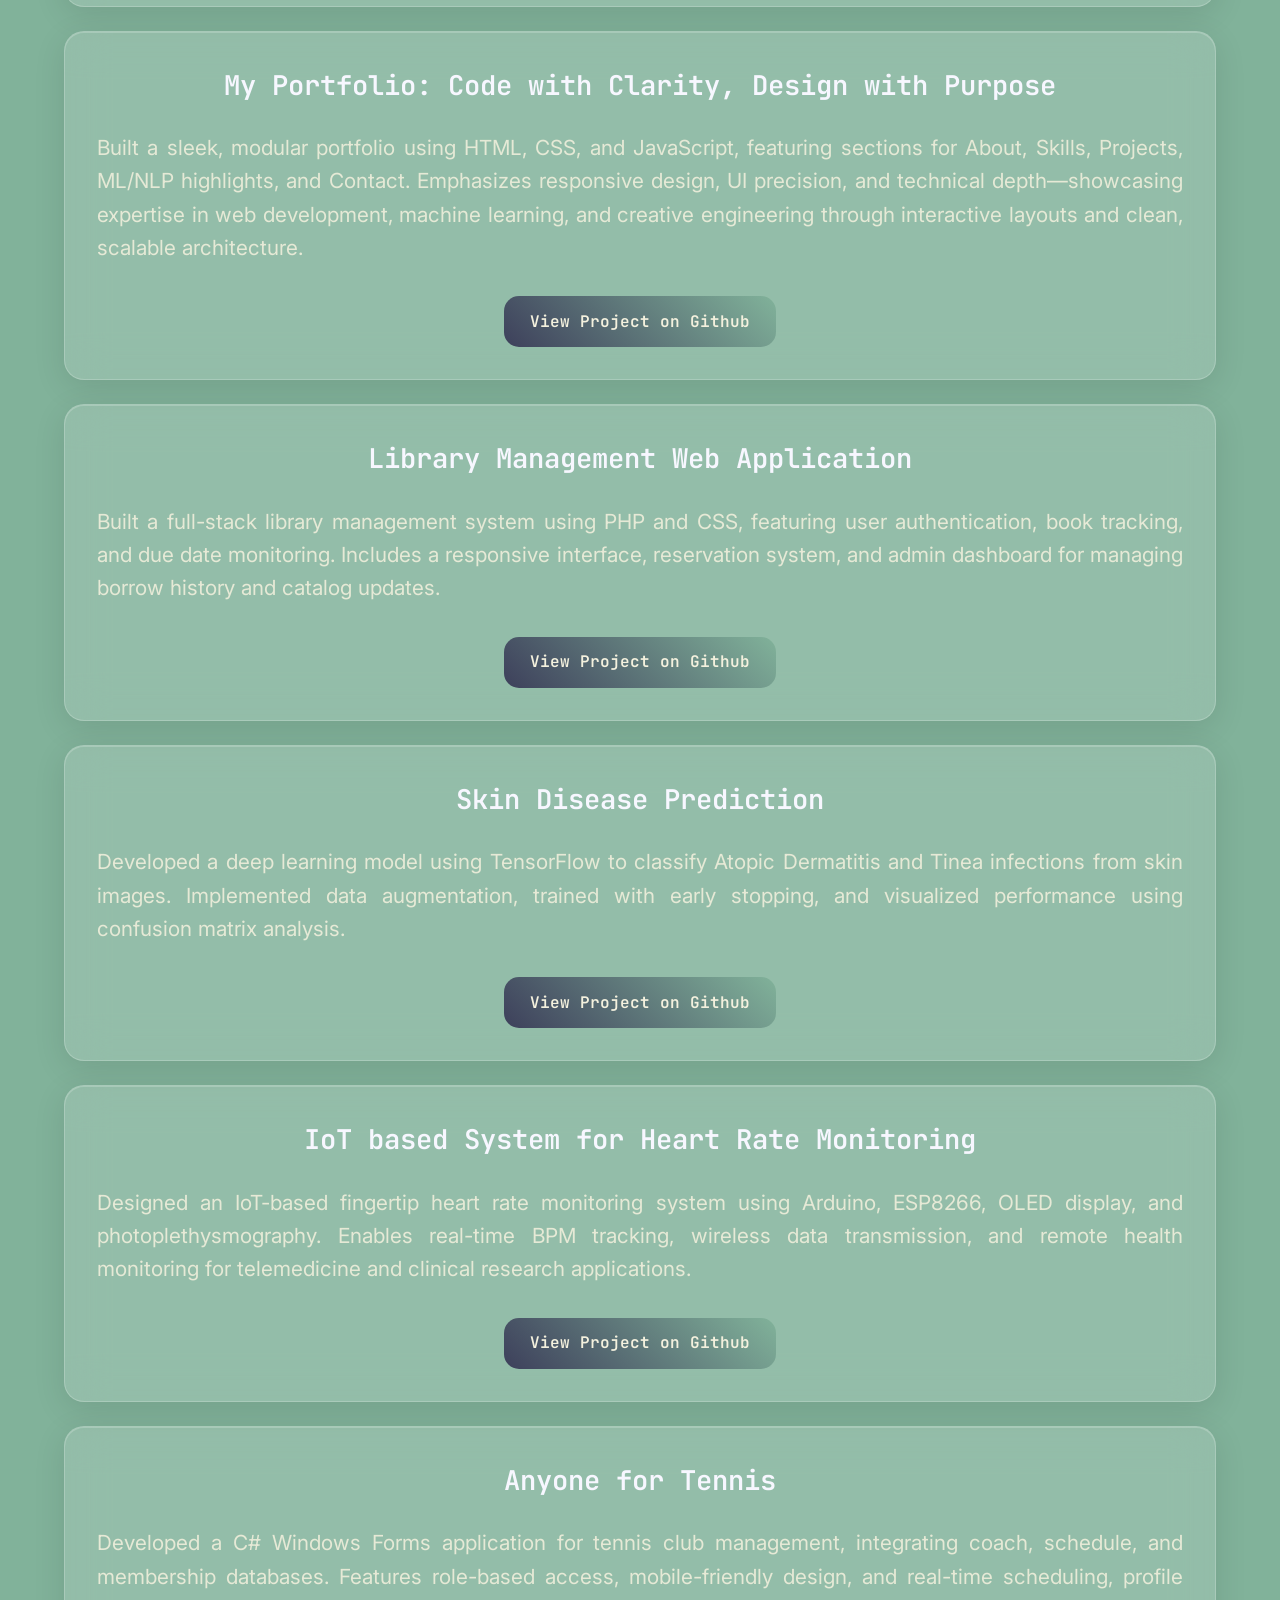
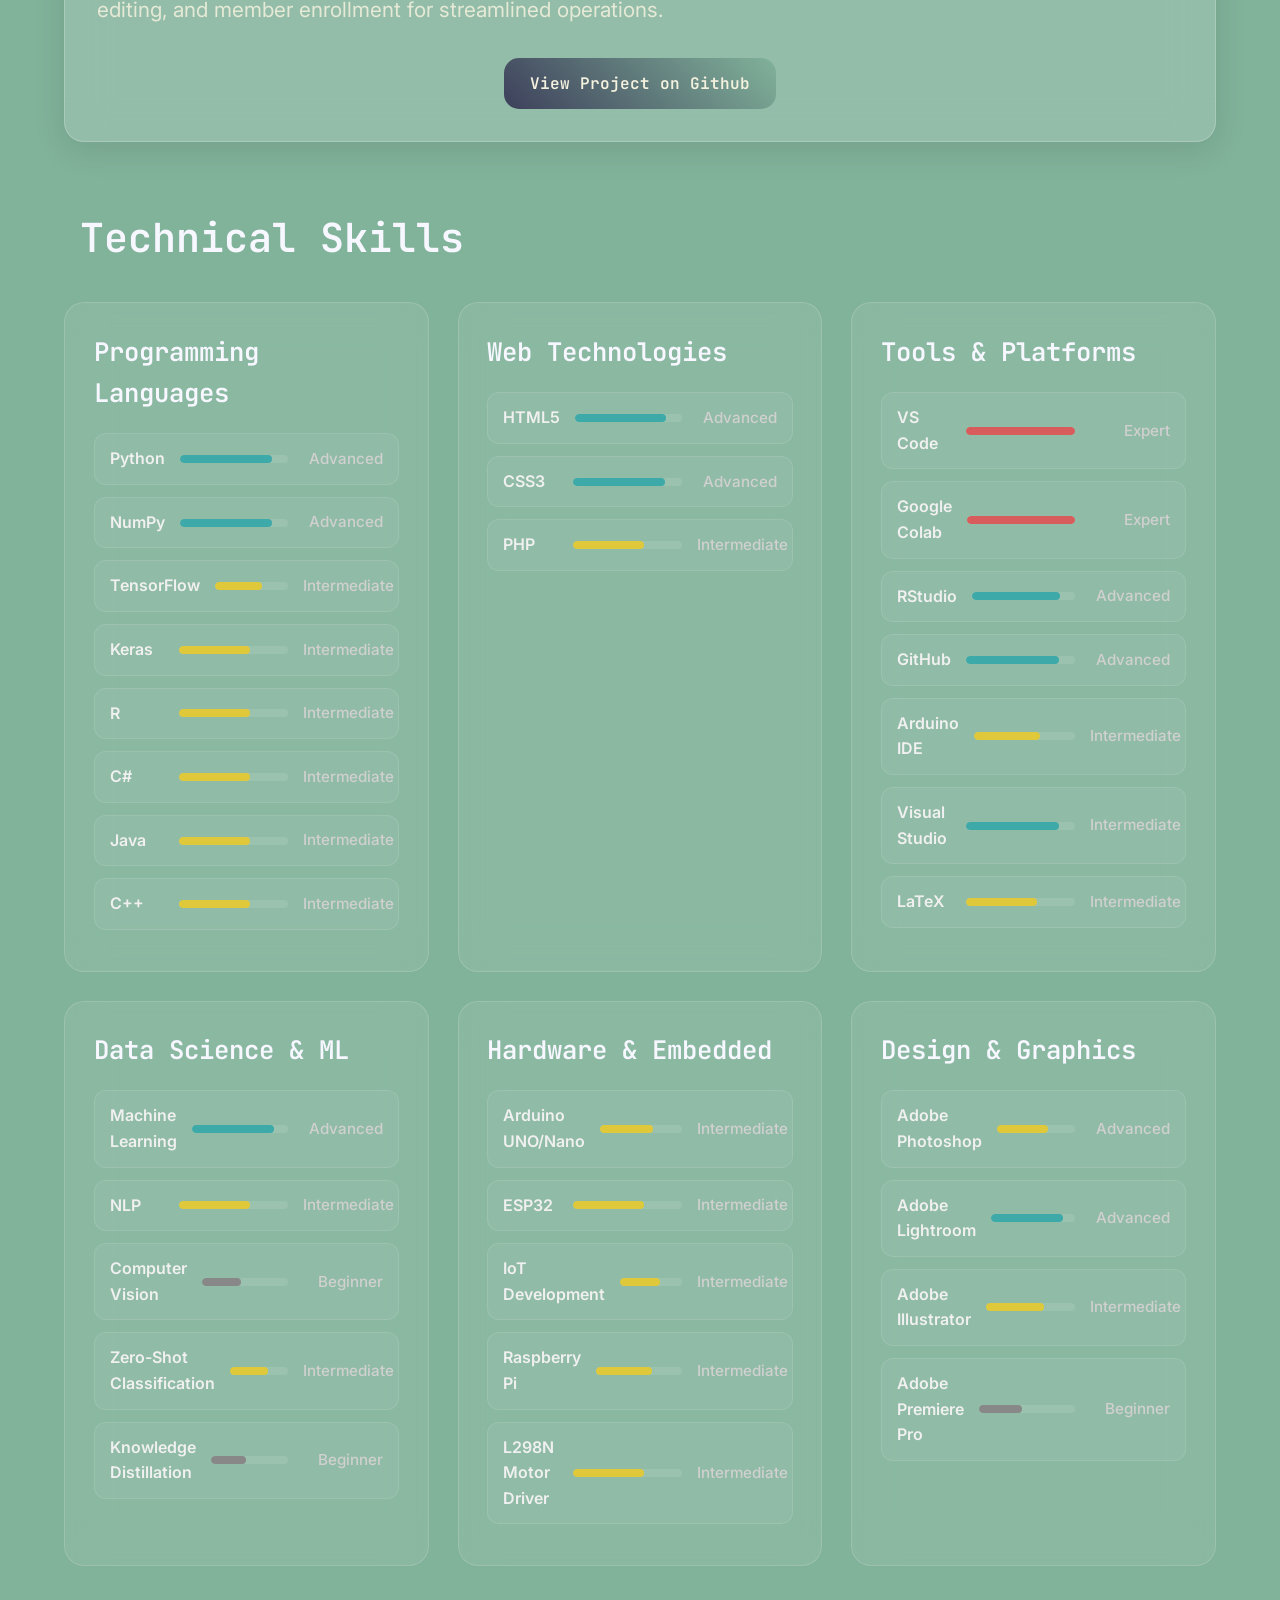
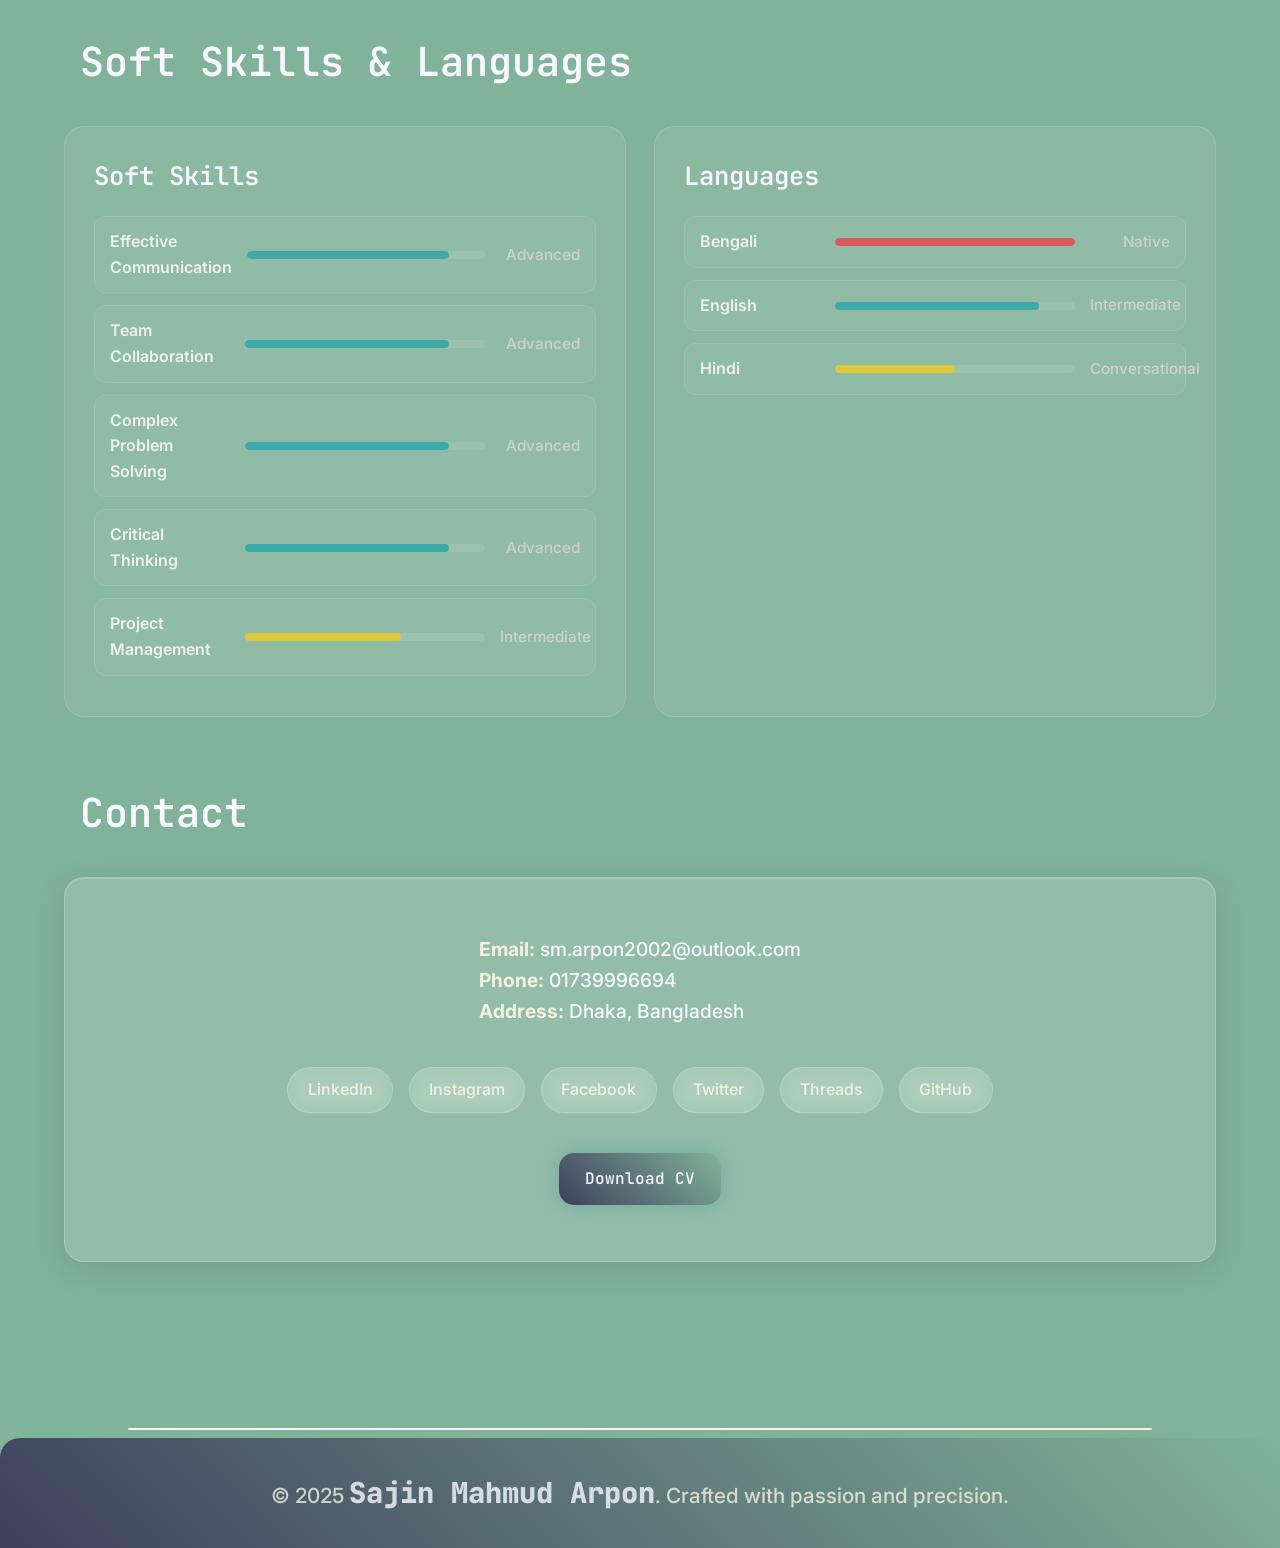
==== commit c2a0ee4d: "Update index.html" ====
--- a/index.html
+++ b/index.html
@@ -570,8 +570,6 @@
                             rel="noopener noreferrer">Threads</a>
                         <a href="https://github.com/sajin-mahmud-arpon" target="_blank"
                             rel="noopener noreferrer">GitHub</a>
-                        <div class="badge-base LI-profile-badge" data-locale="en_US" data-size="medium" data-theme="light" data-type="VERTICAL" data-vanity="sajin-mahmud-arpon" 
-                    data-version="v1"><a class="badge-base__link LI-simple-link" href="https://bd.linkedin.com/in/sajin-mahmud-arpon?trk=profile-badge">Sajin Mahmud Arpon</a></div>
                     </div>
                     <a href="Sajin_Mahmud_Arpon_CV.pdf" download class="download-btn">Download CV</a>
                 </div>
@@ -589,3 +587,4 @@
 
 </html>
 
+
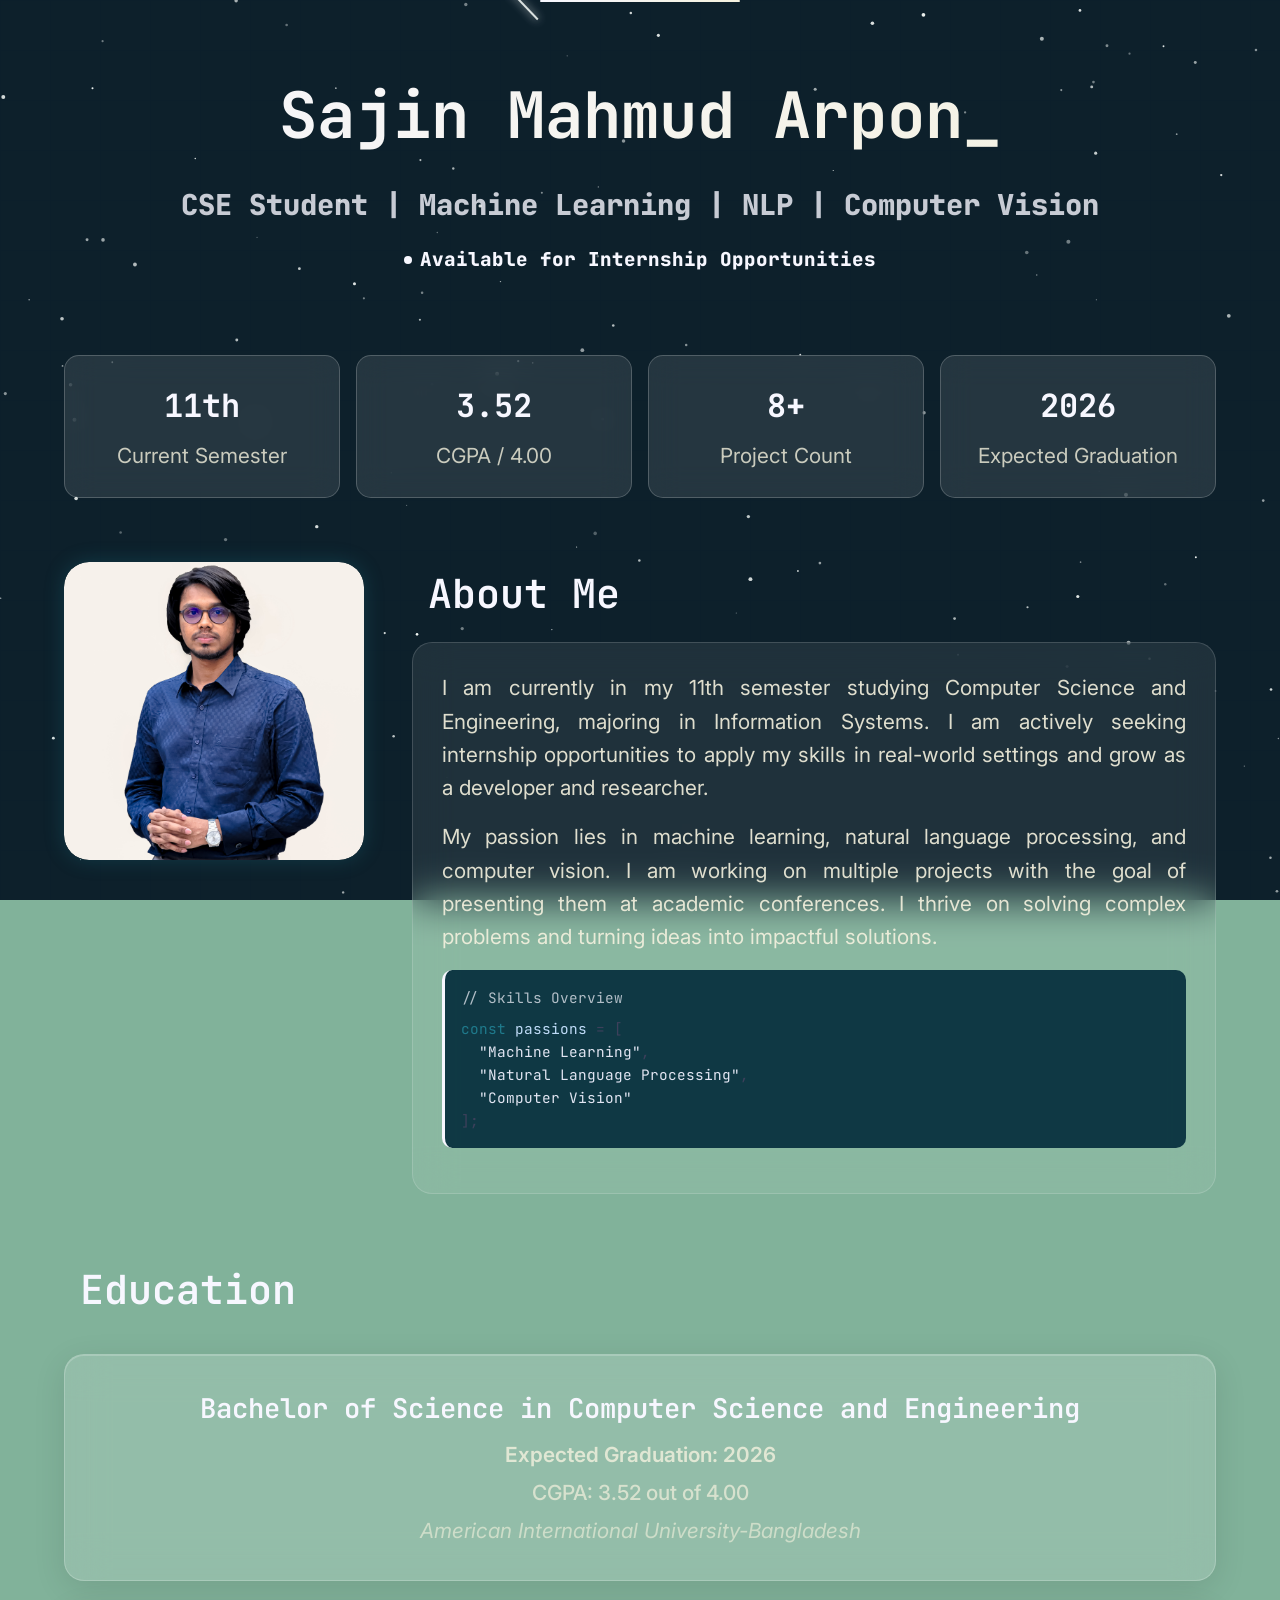
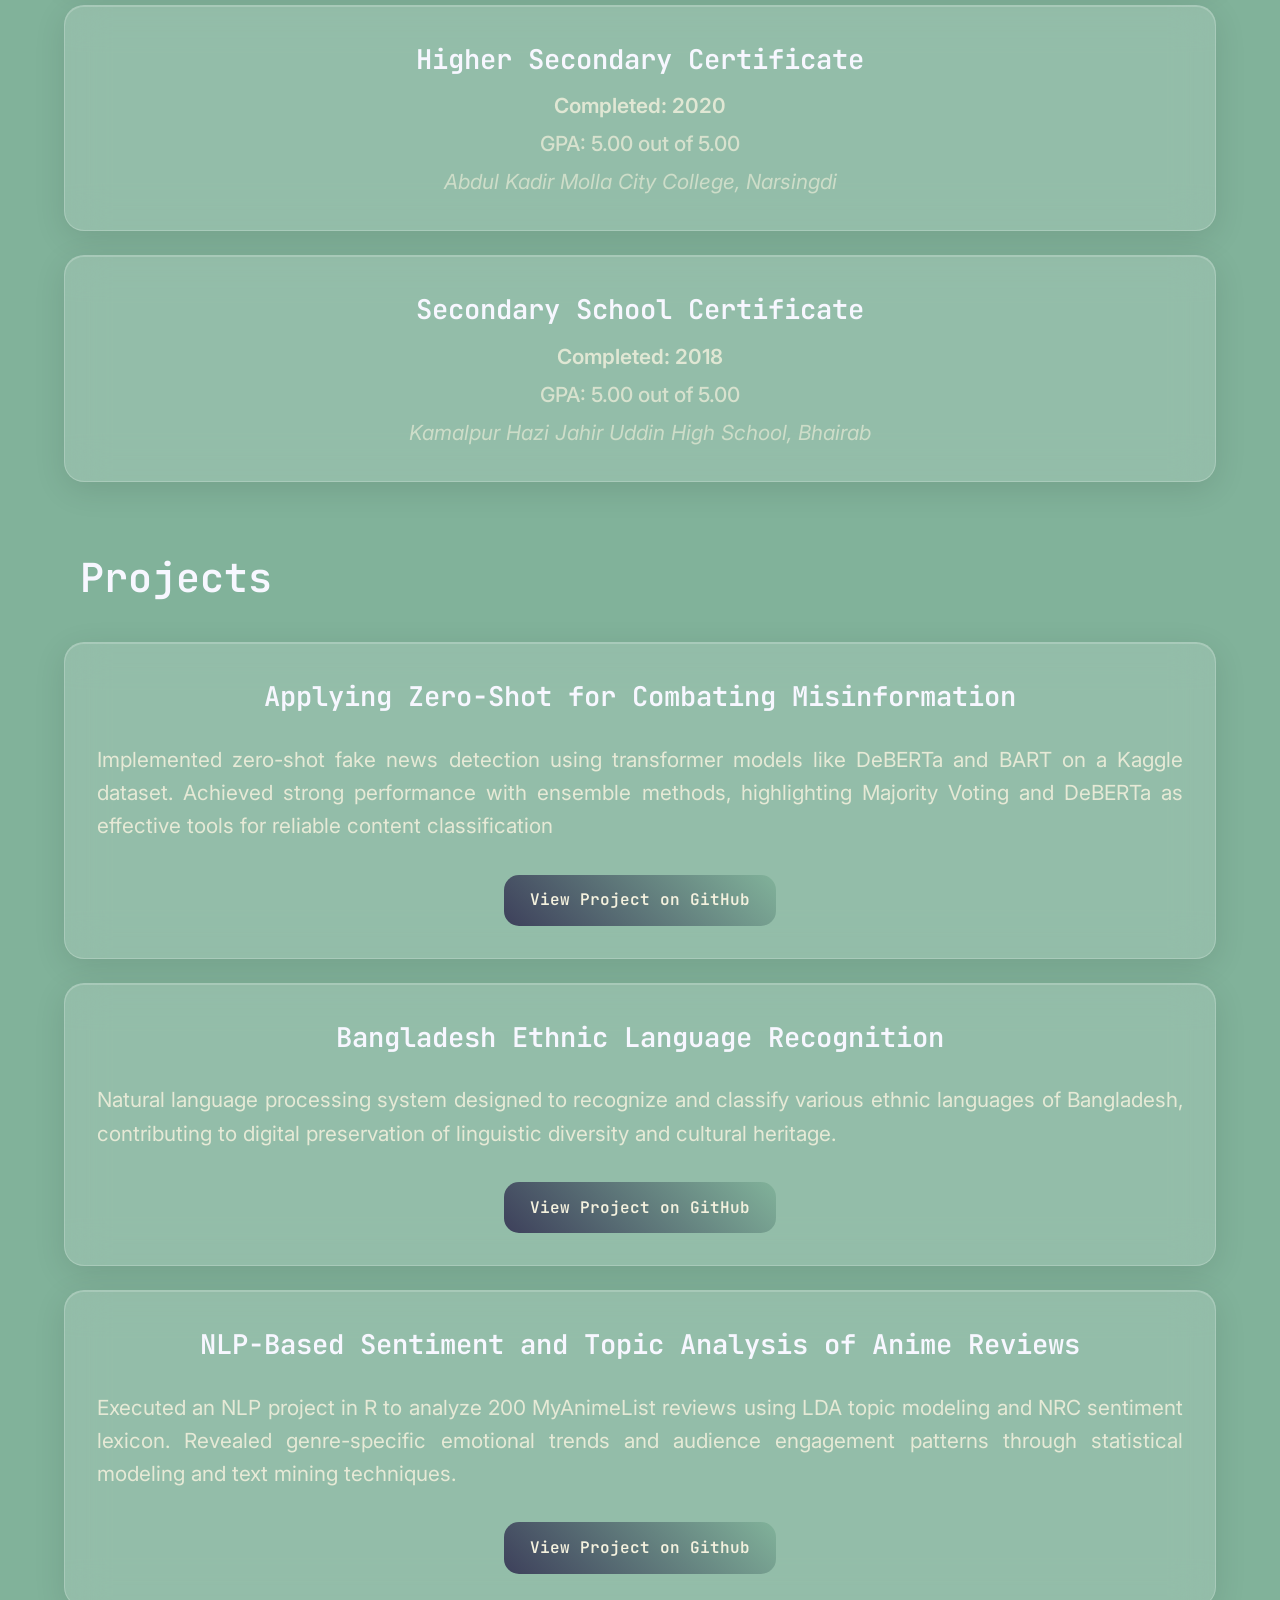
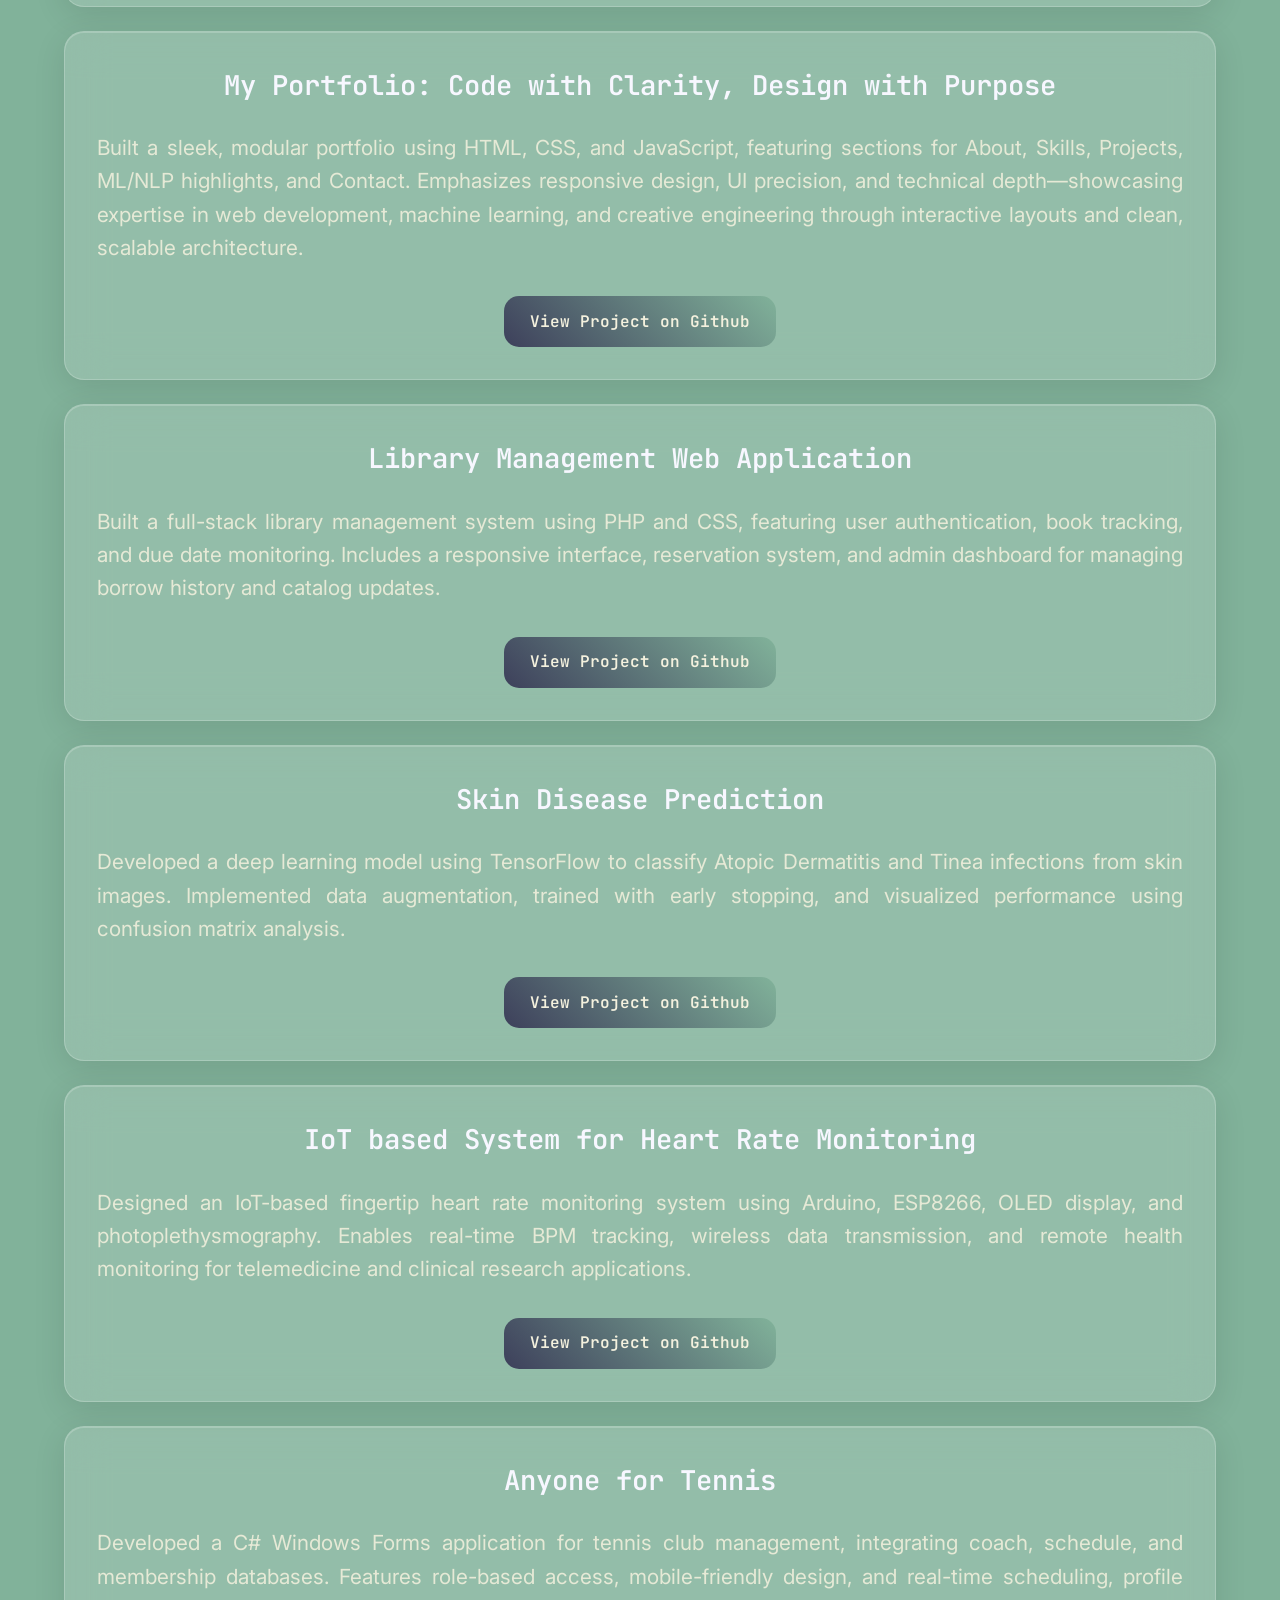
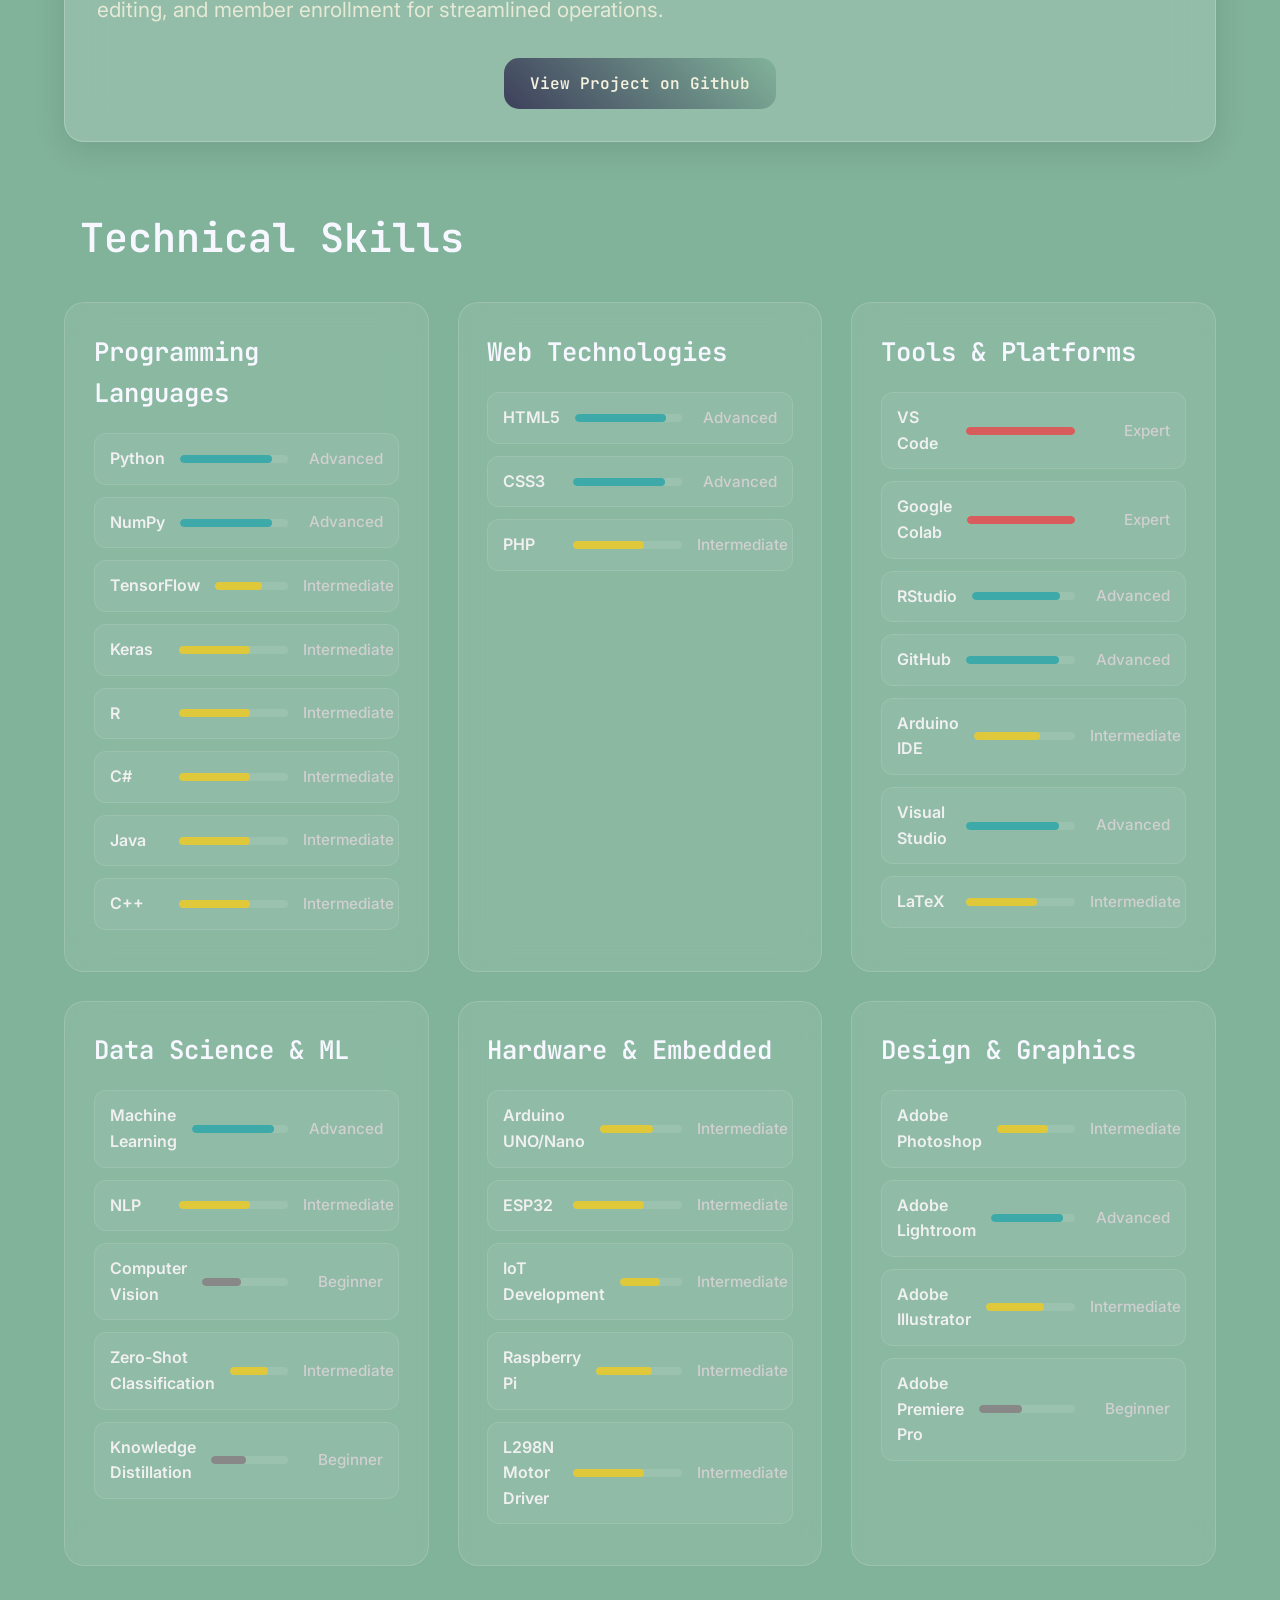
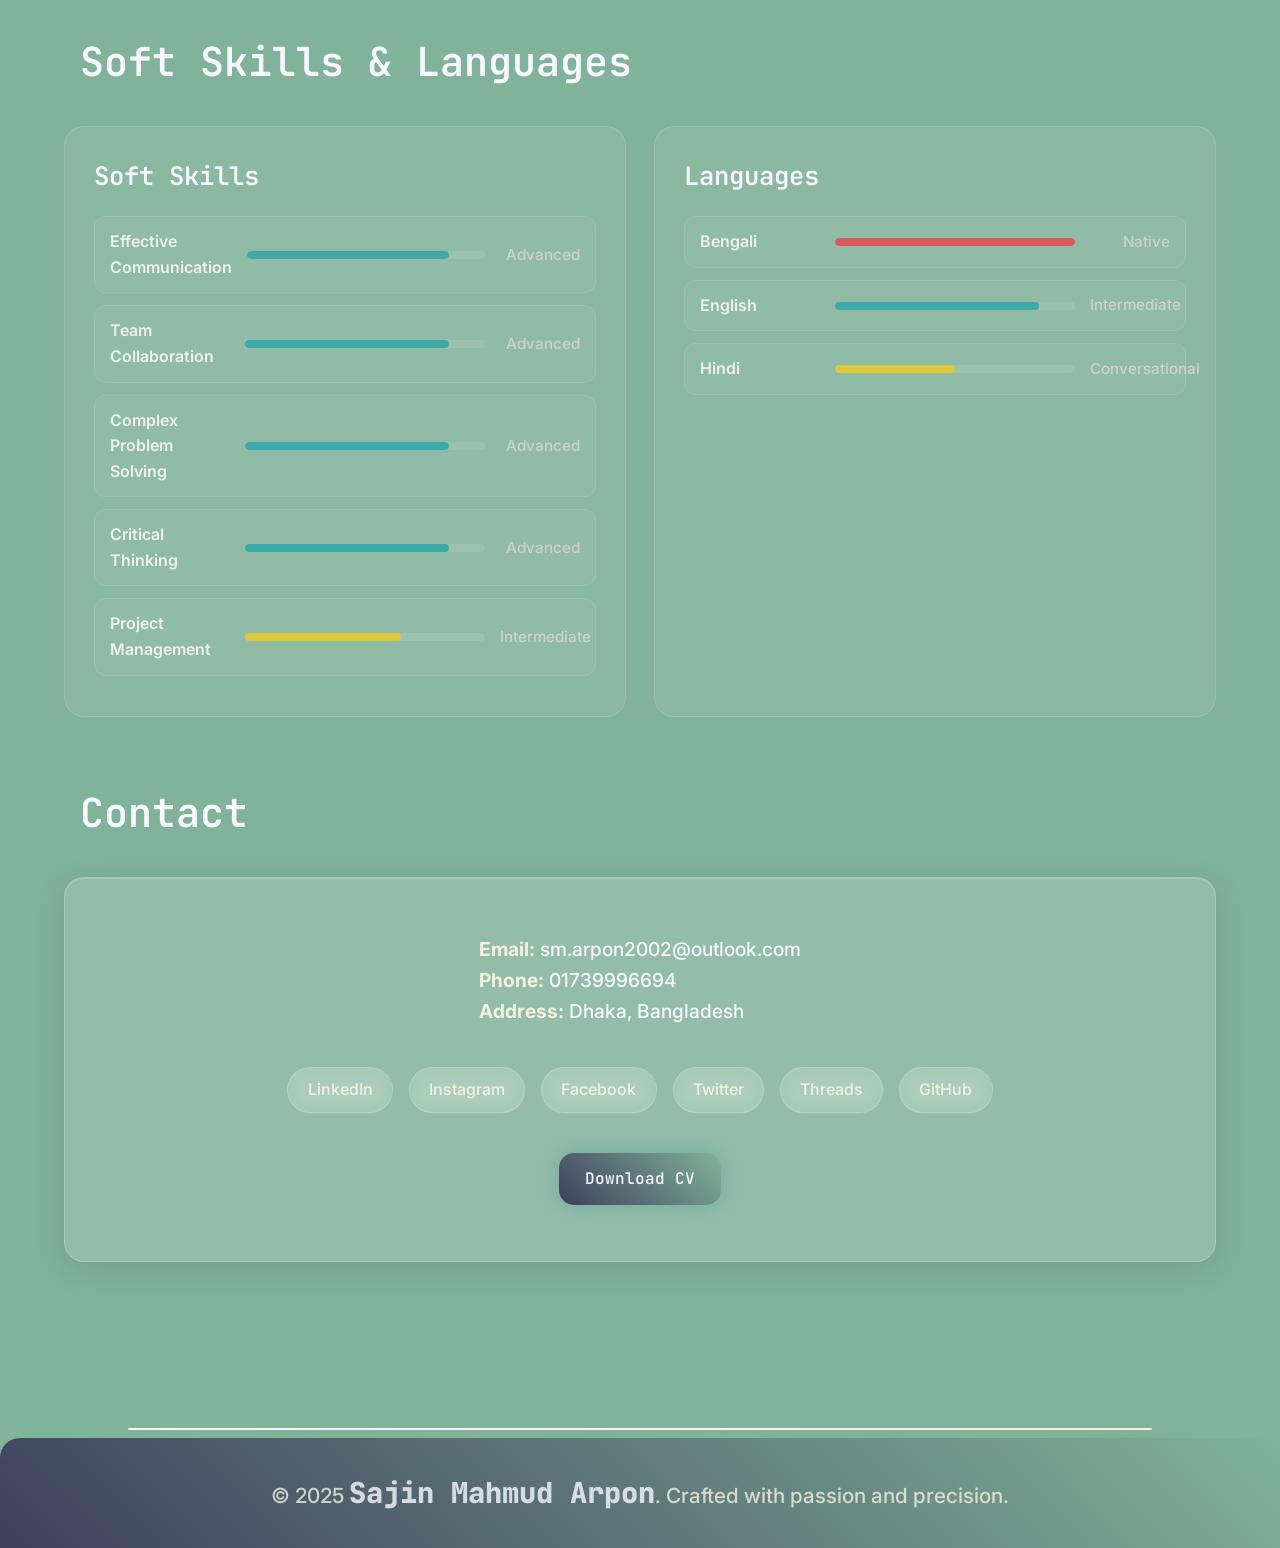
==== commit 7c805b3b: "Update index.html" ====
--- a/index.html
+++ b/index.html
@@ -330,7 +330,7 @@
                             <div class="skill-progress">
                                 <div class="skill-fill advanced" style="width:85%;"></div>
                             </div>
-                            <div class="skill-level">Intermediate</div>
+                            <div class="skill-level">Advanced</div>
                         </div>
                         <div class="skill-item">
                             <div class="skill-label">LaTeX</div>
@@ -436,7 +436,7 @@
                             <div class="skill-progress">
                                 <div class="skill-fill intermediate" style="width:65%;"></div>
                             </div>
-                            <div class="skill-level">Advanced</div>
+                            <div class="skill-level">Intermediate</div>
                         </div>
                         <div class="skill-item">
                             <div class="skill-label">Adobe Lightroom</div>
@@ -588,3 +588,4 @@
 </html>
 
 
+
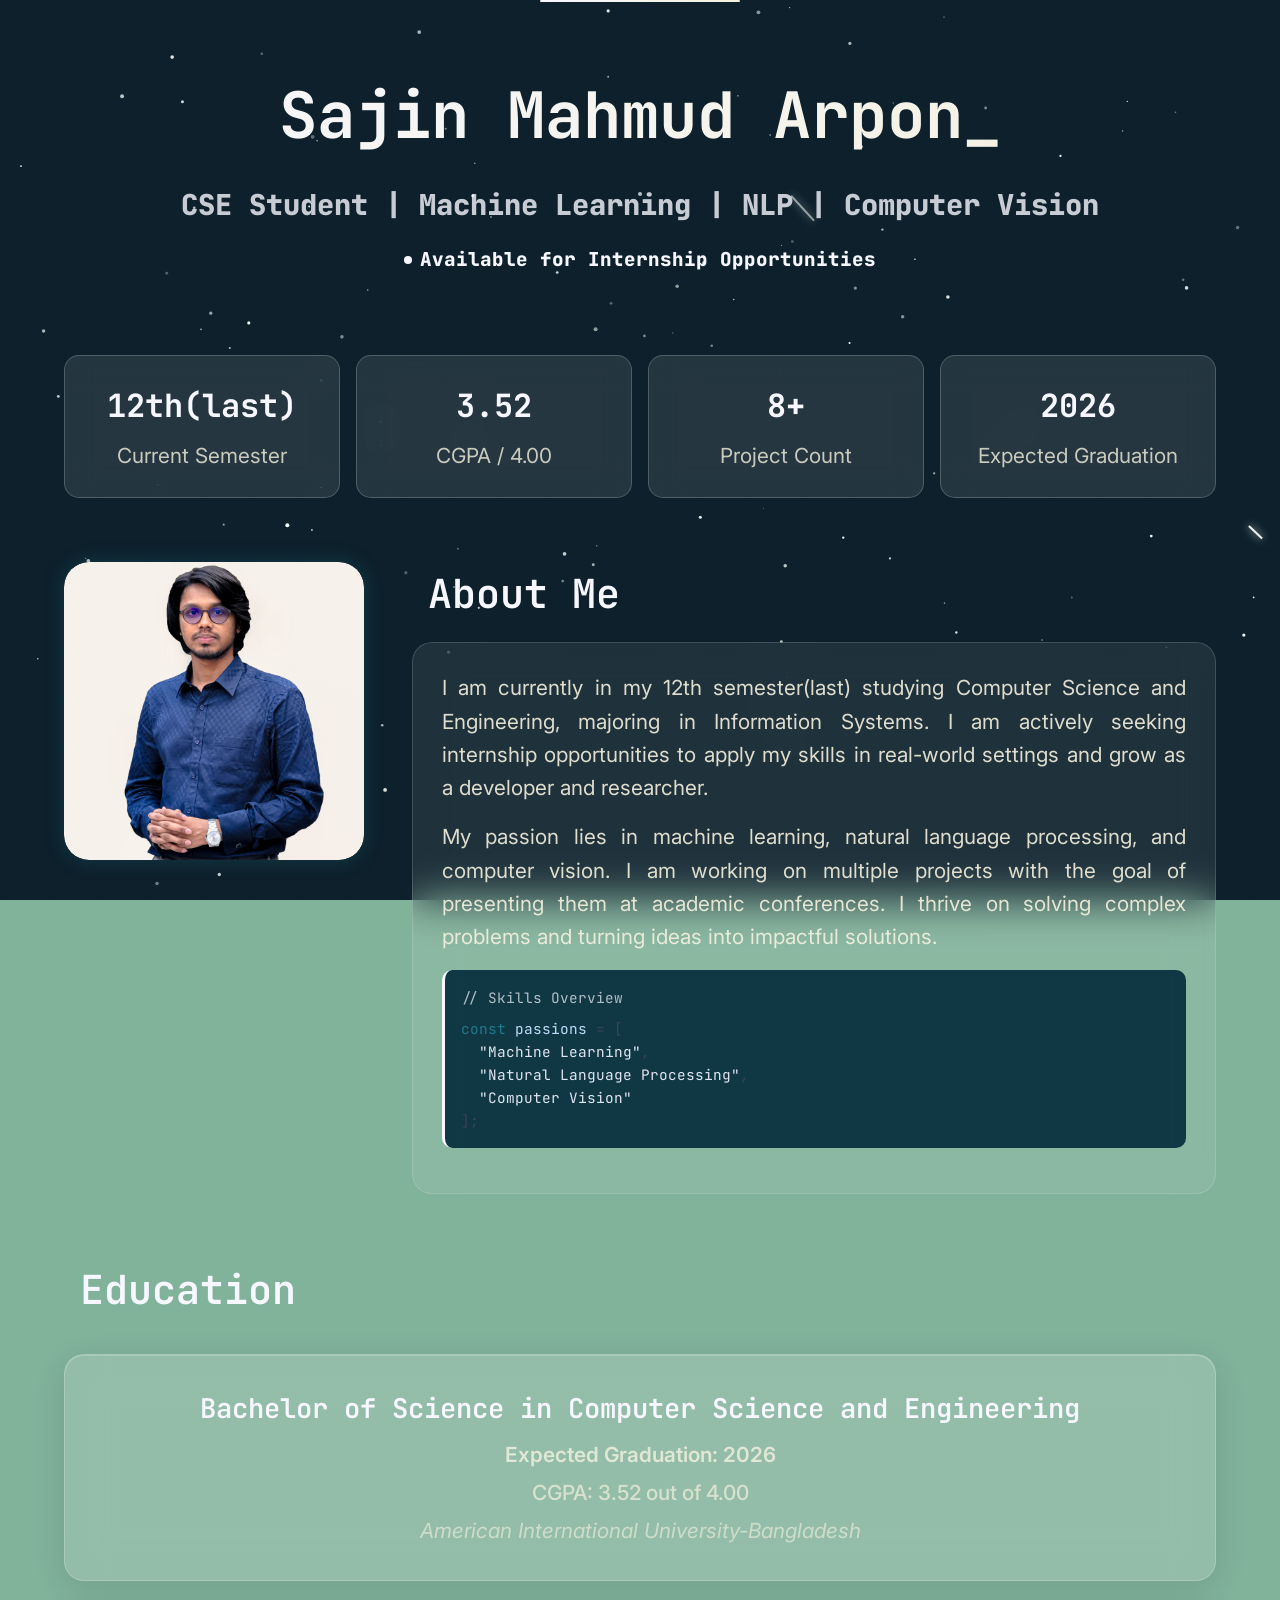
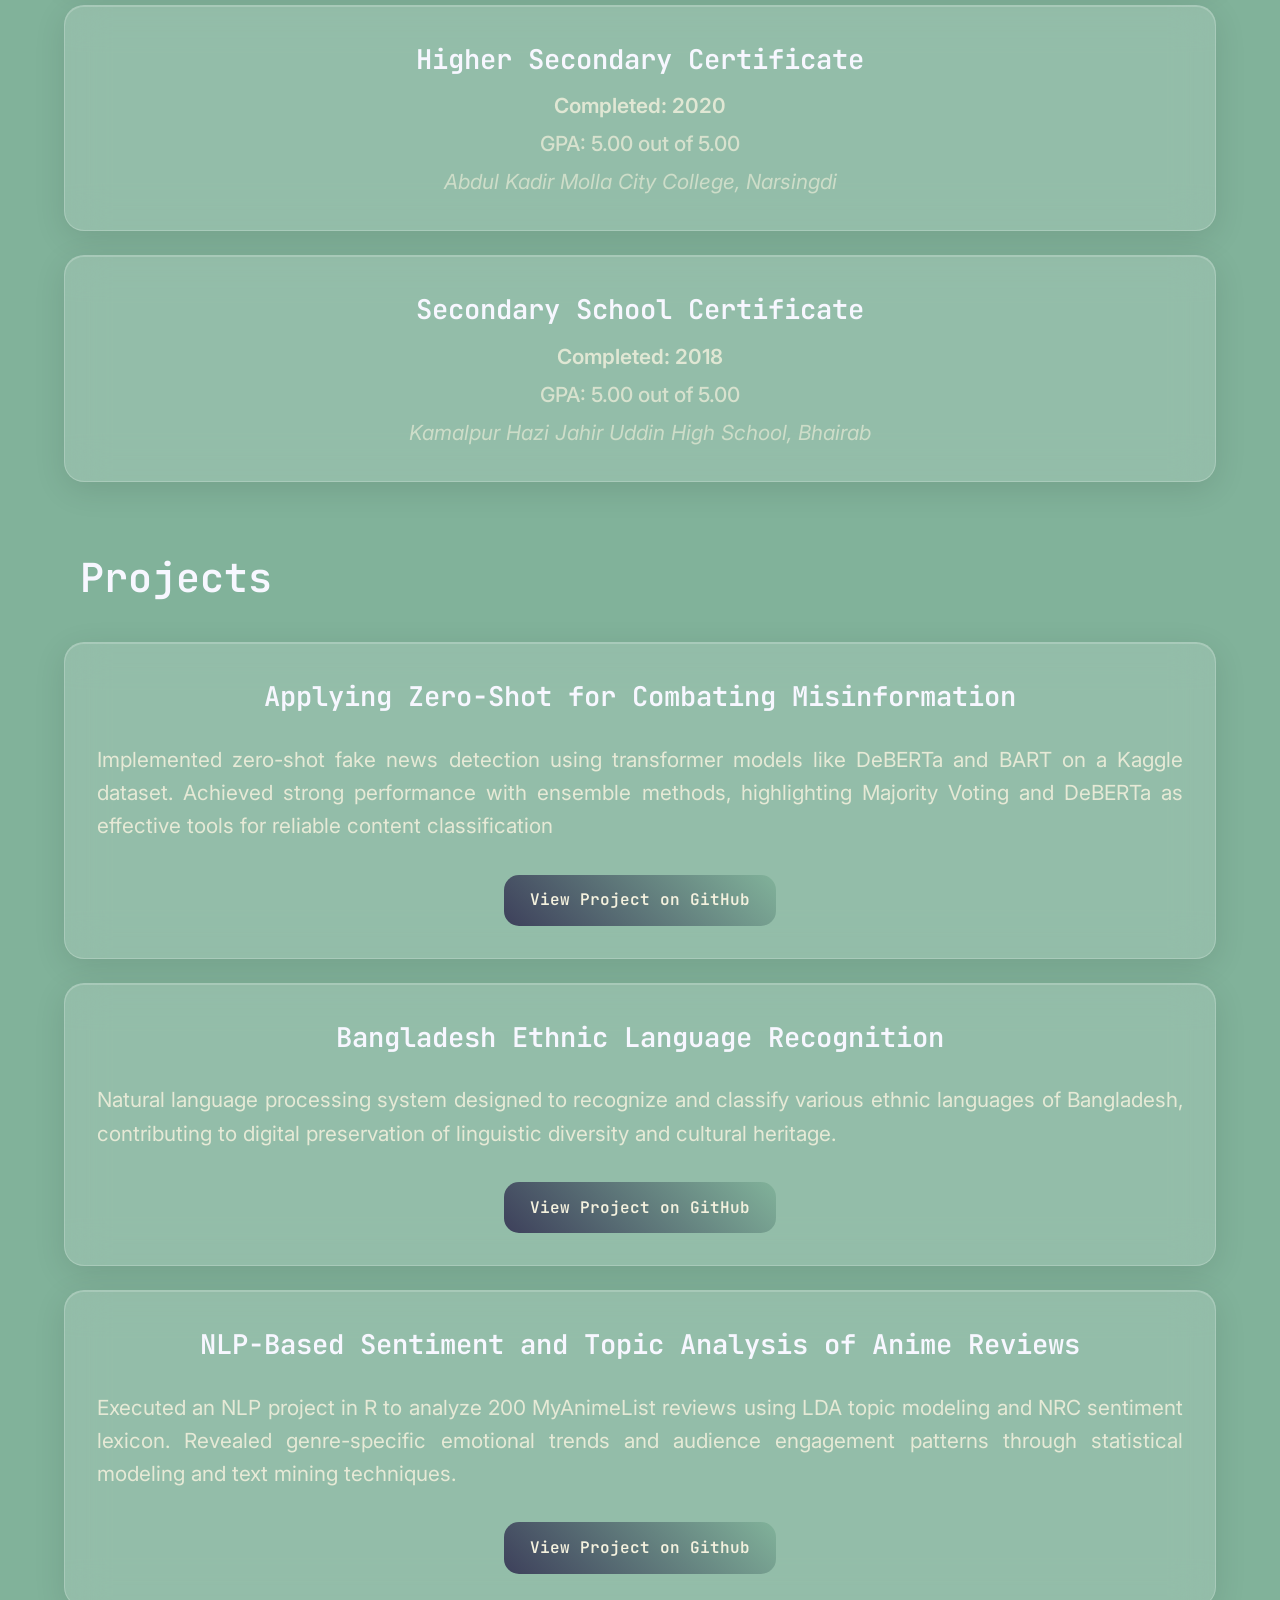
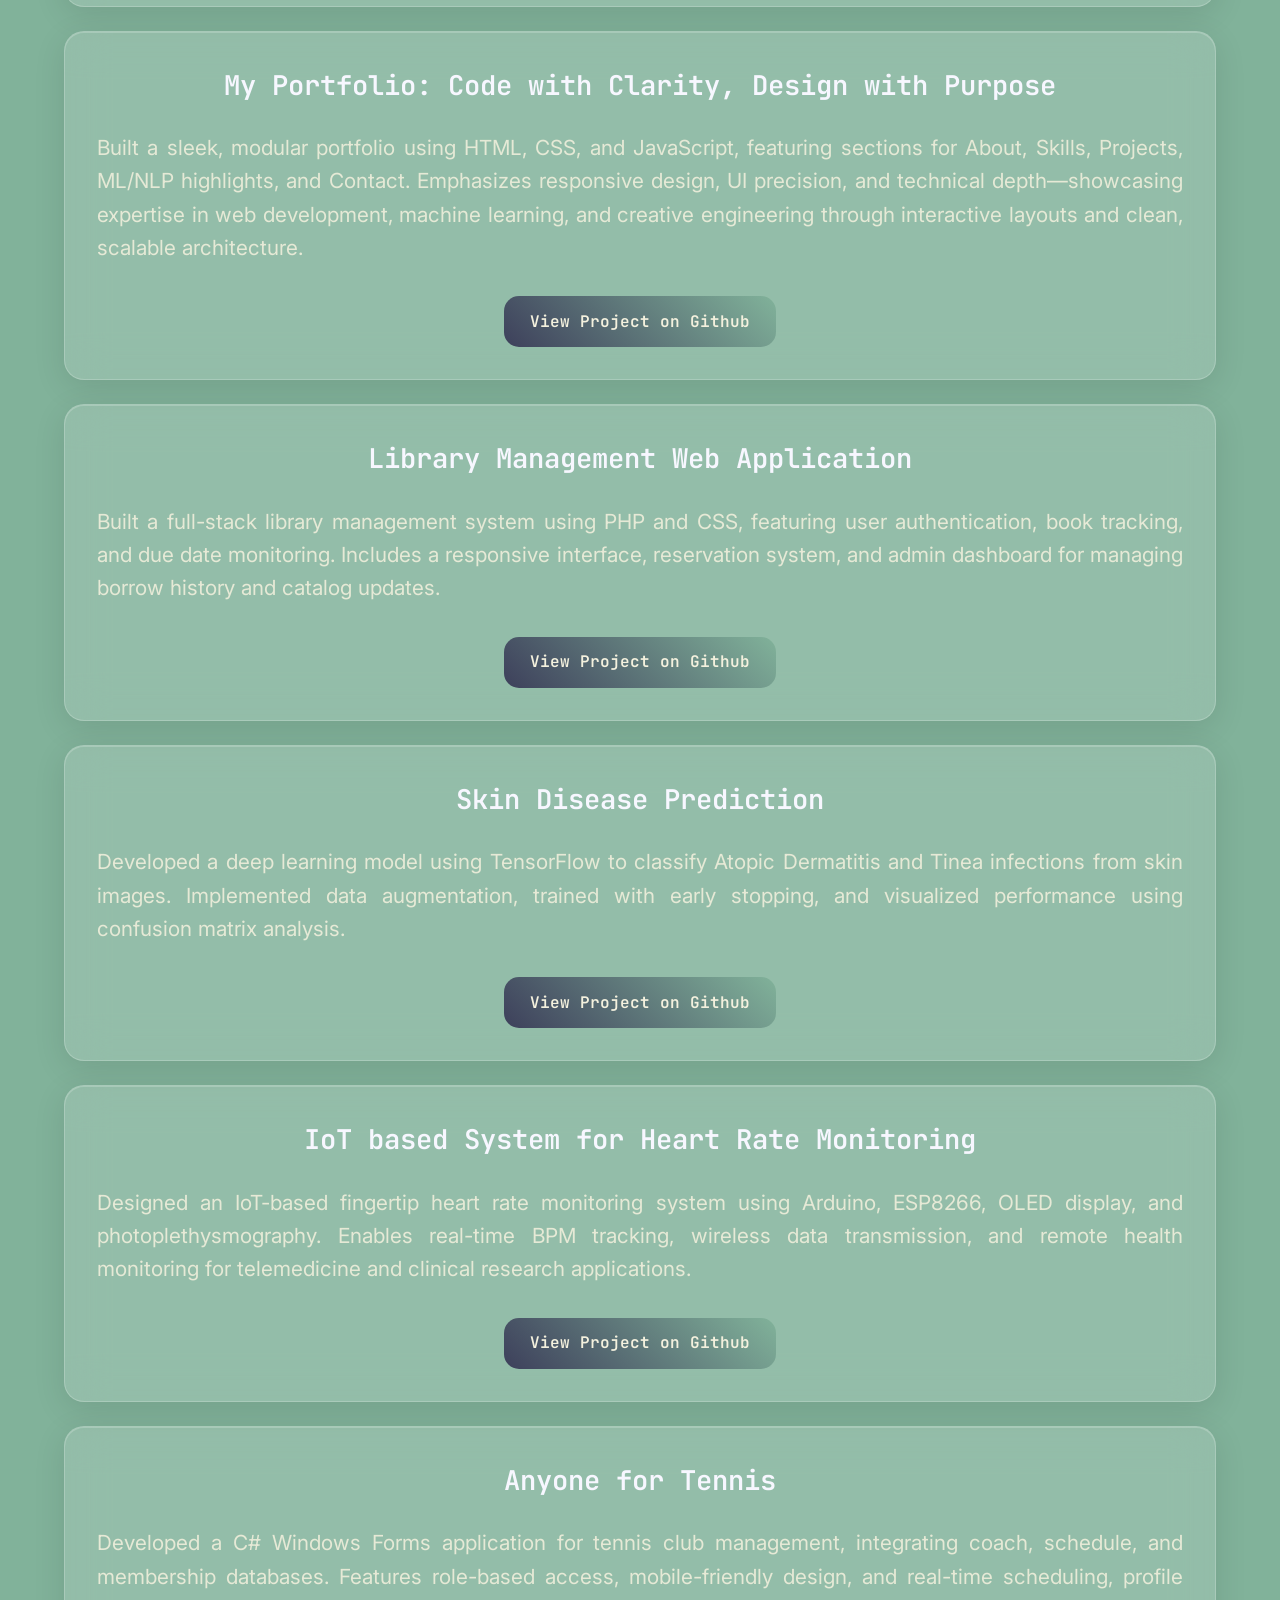
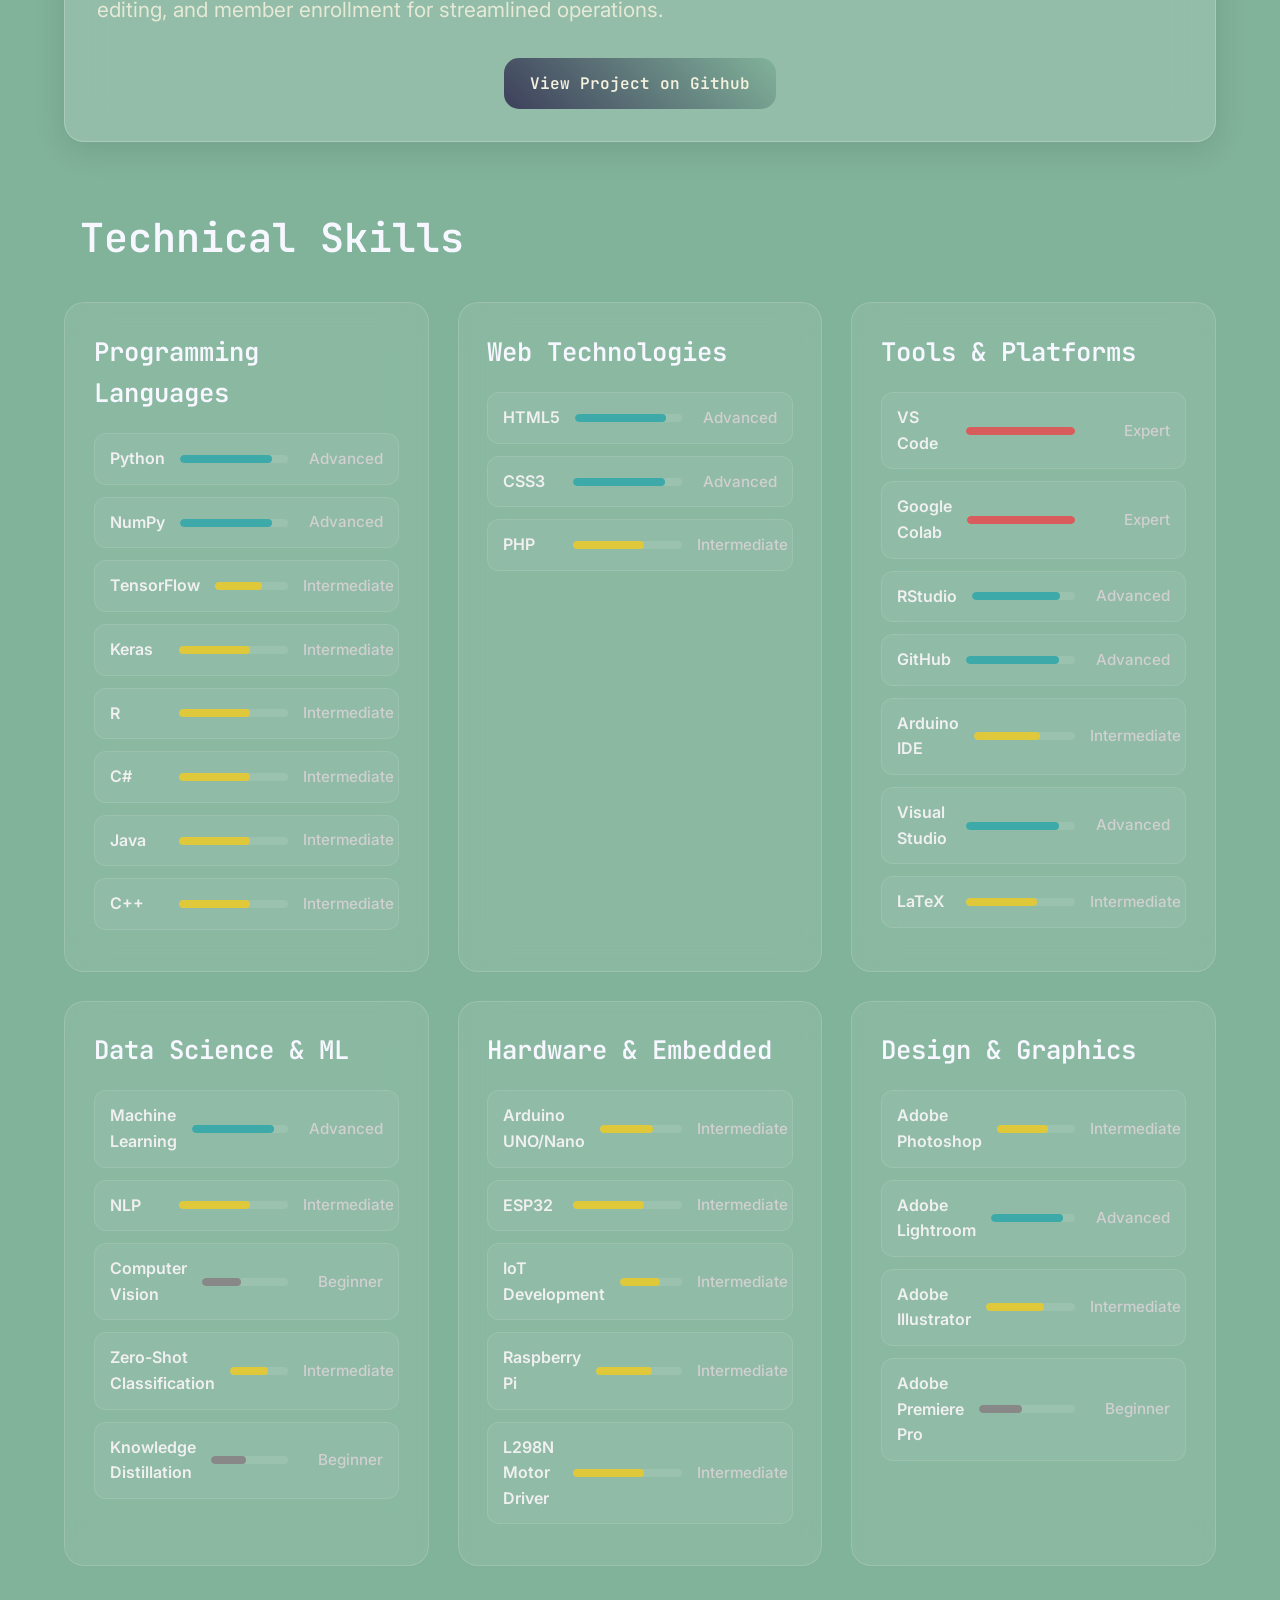
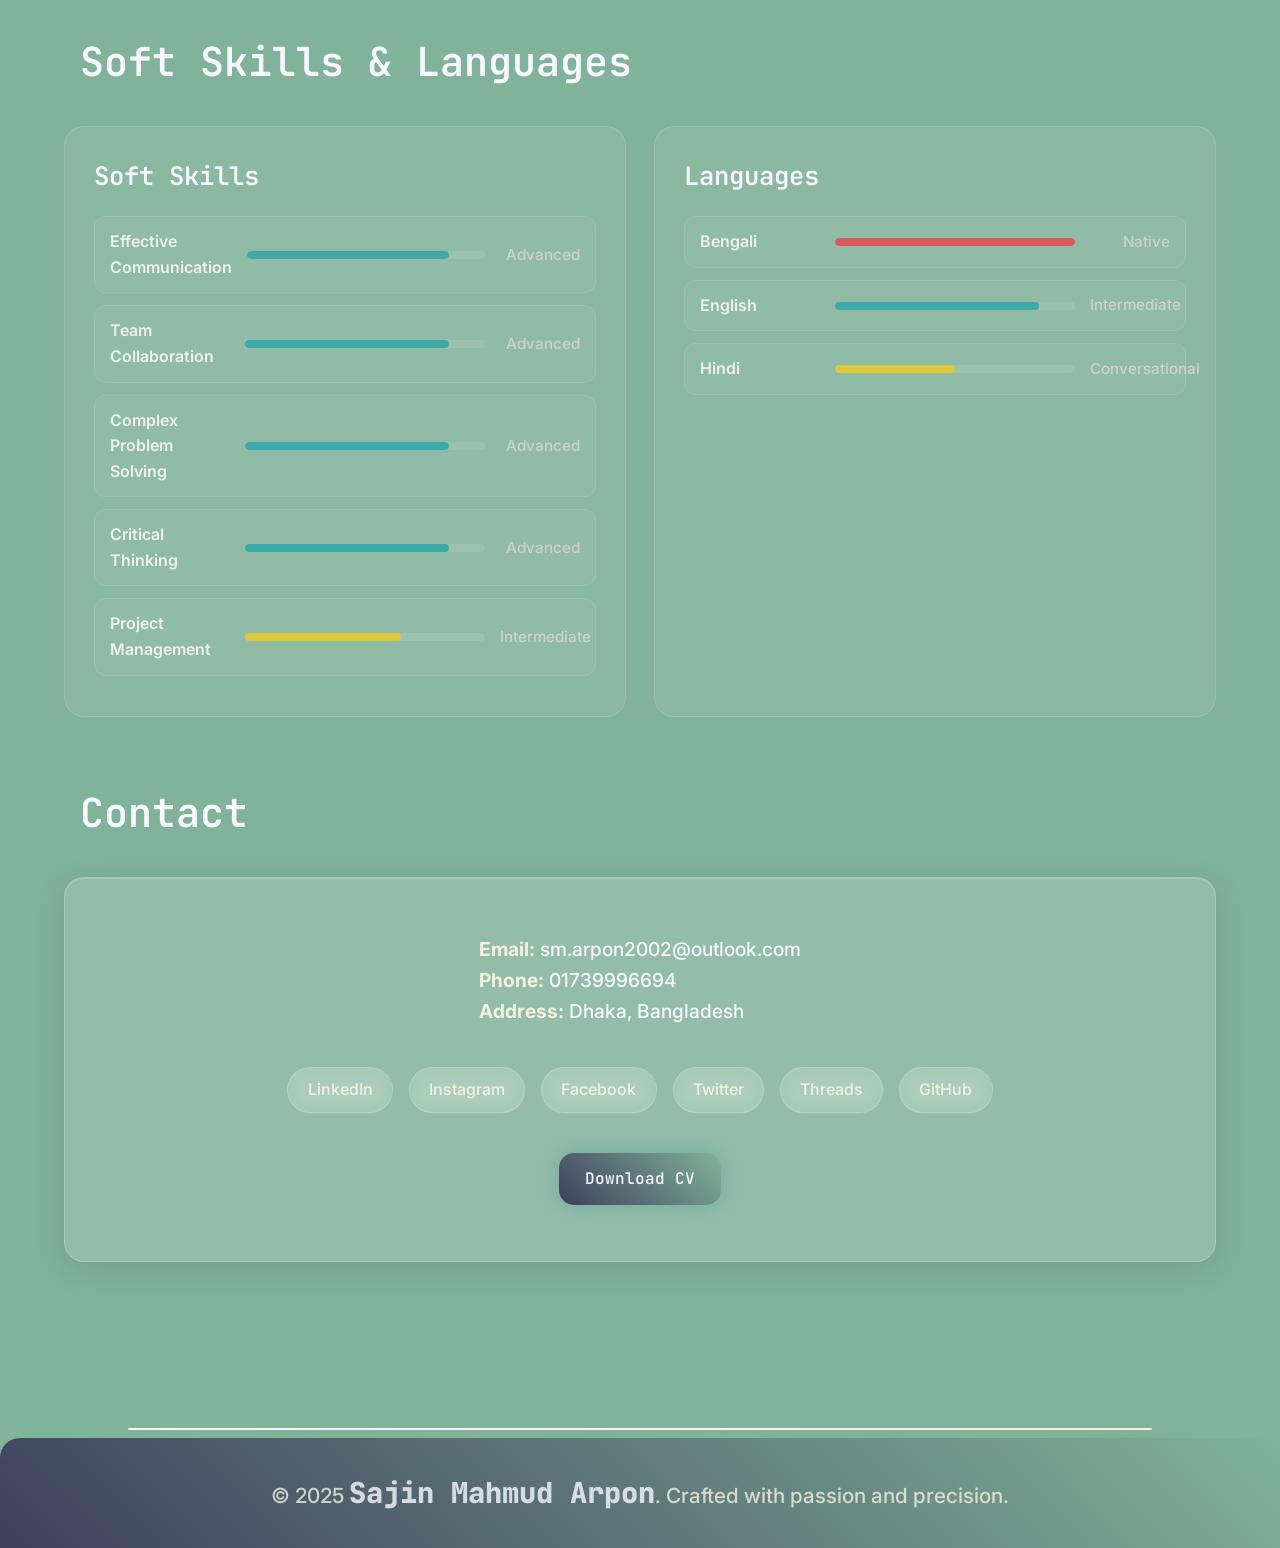
==== commit 25d2af80: "Update index.html" ====
--- a/index.html
+++ b/index.html
@@ -42,7 +42,7 @@
         <section class="fade-in-up">
             <div class="metric-card">
                 <div class="metric-item">
-                    <div class="metric-number">11th</div>
+                    <div class="metric-number">12th(last)</div>
                     <div class="metric-label">Current Semester</div>
                 </div>
                 <div class="metric-item">
@@ -70,7 +70,7 @@
             <div class="about-right">
                 <h2>About Me</h2>
                 <div class="skill-category">
-                    <p>I am currently in my 11th semester studying Computer Science and Engineering, majoring in
+                    <p>I am currently in my 12th semester(last) studying Computer Science and Engineering, majoring in
                         Information Systems. I am actively seeking internship opportunities to apply my skills in
                         real-world settings and grow as a developer and researcher.</p>
                     <p>My passion lies in machine learning, natural language processing, and computer vision. I am
@@ -589,3 +589,4 @@
 
 
 
+
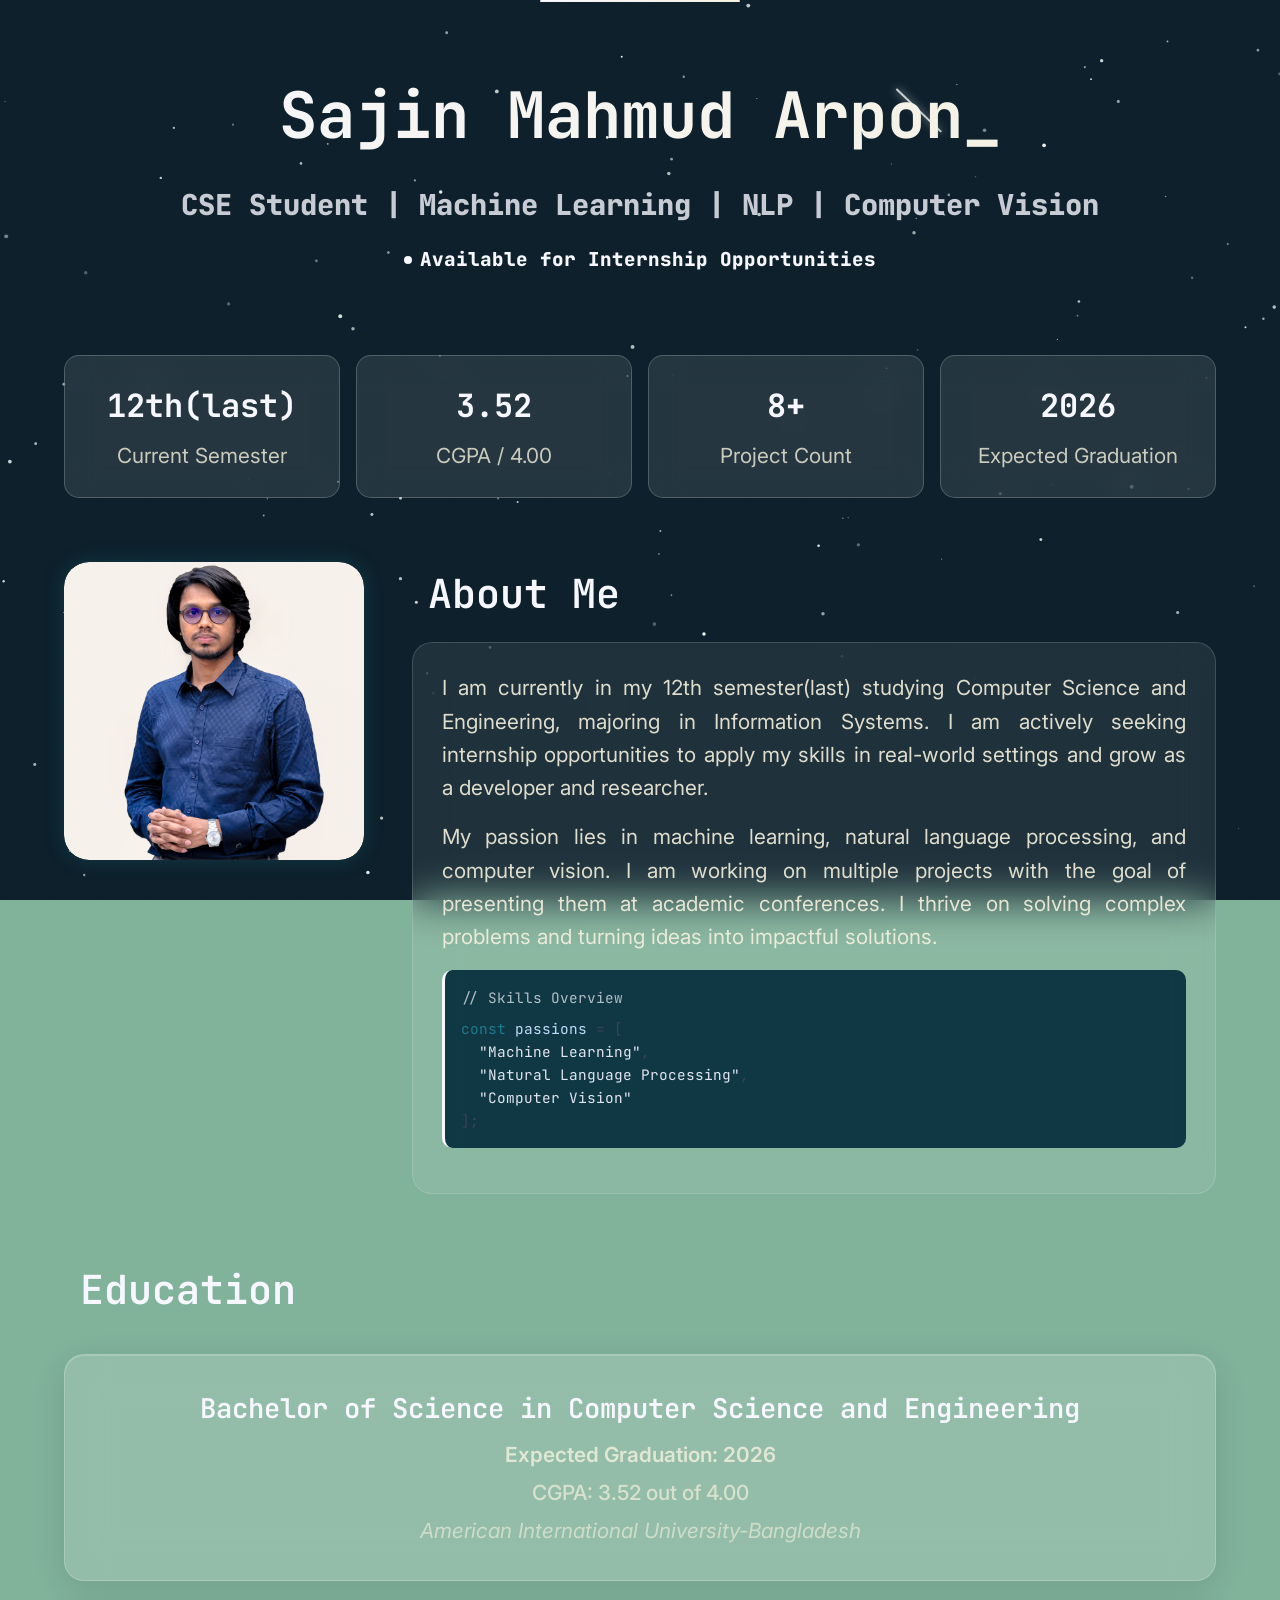
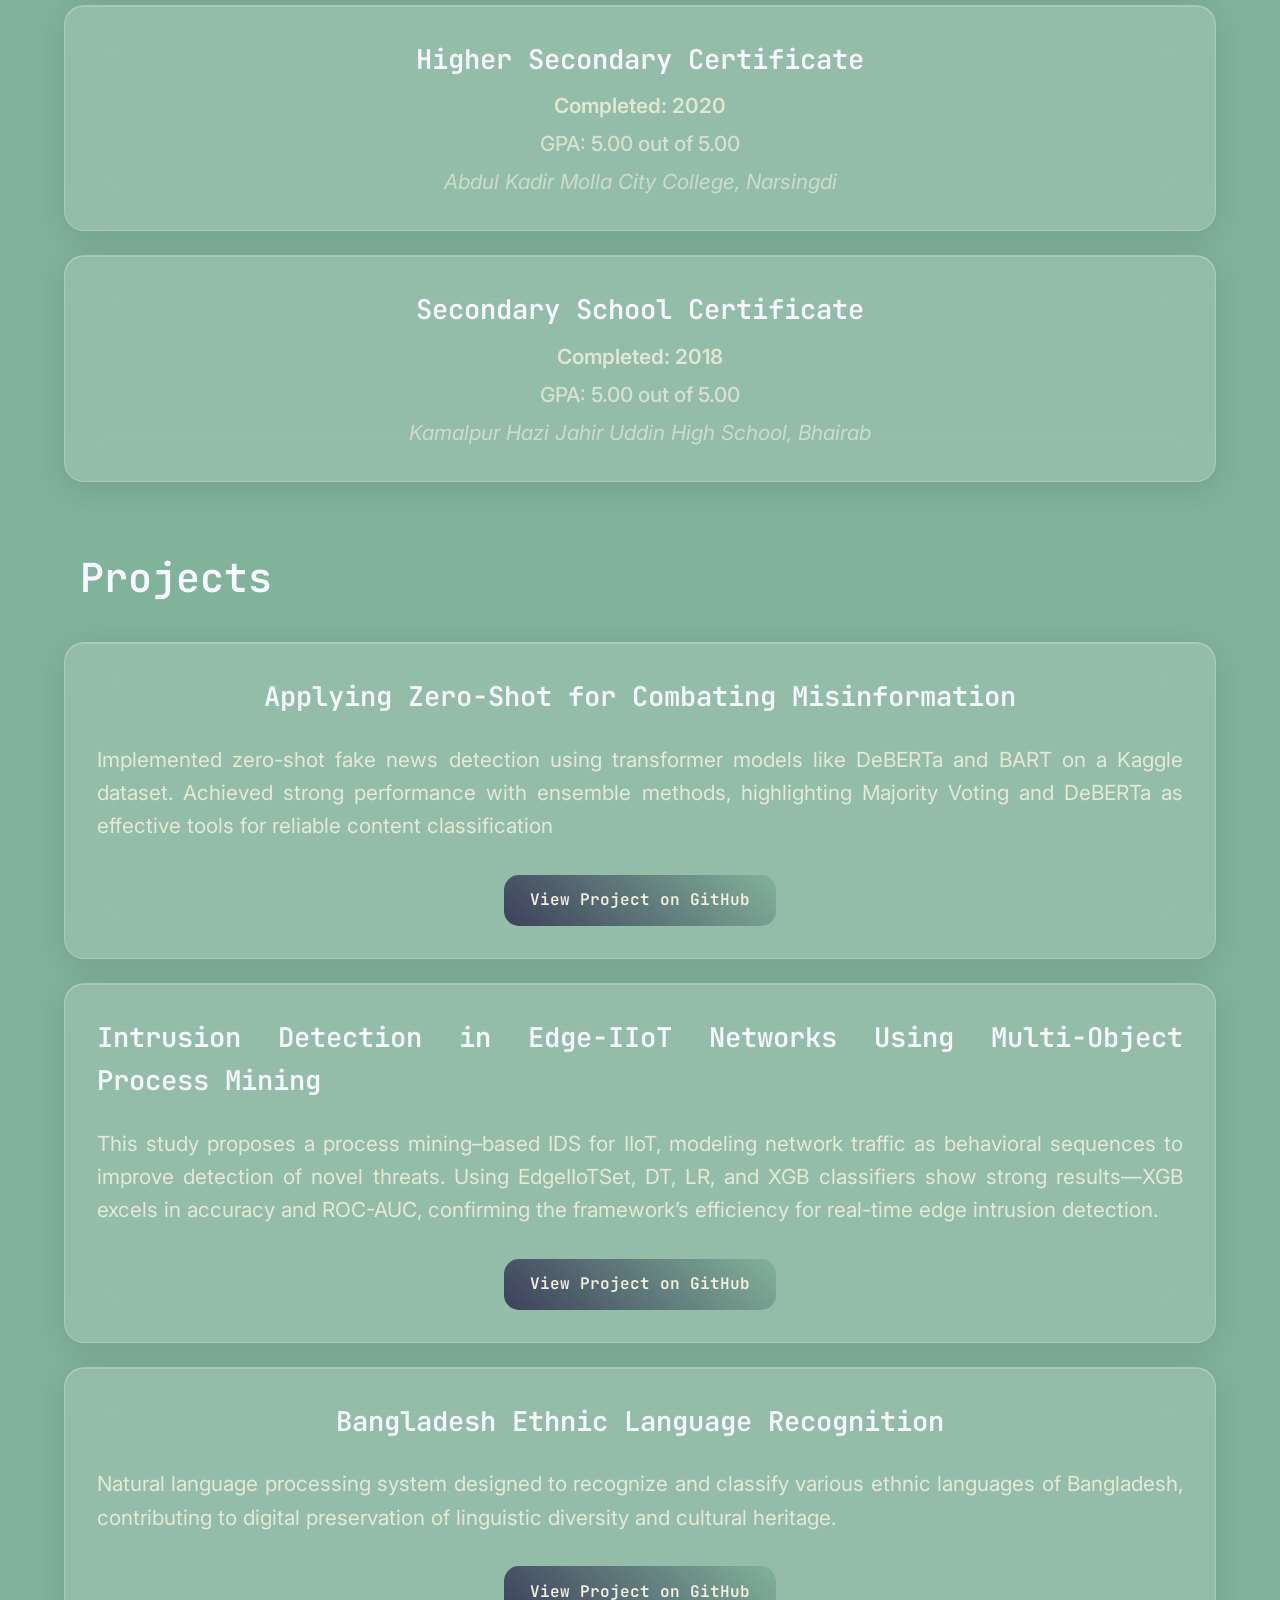
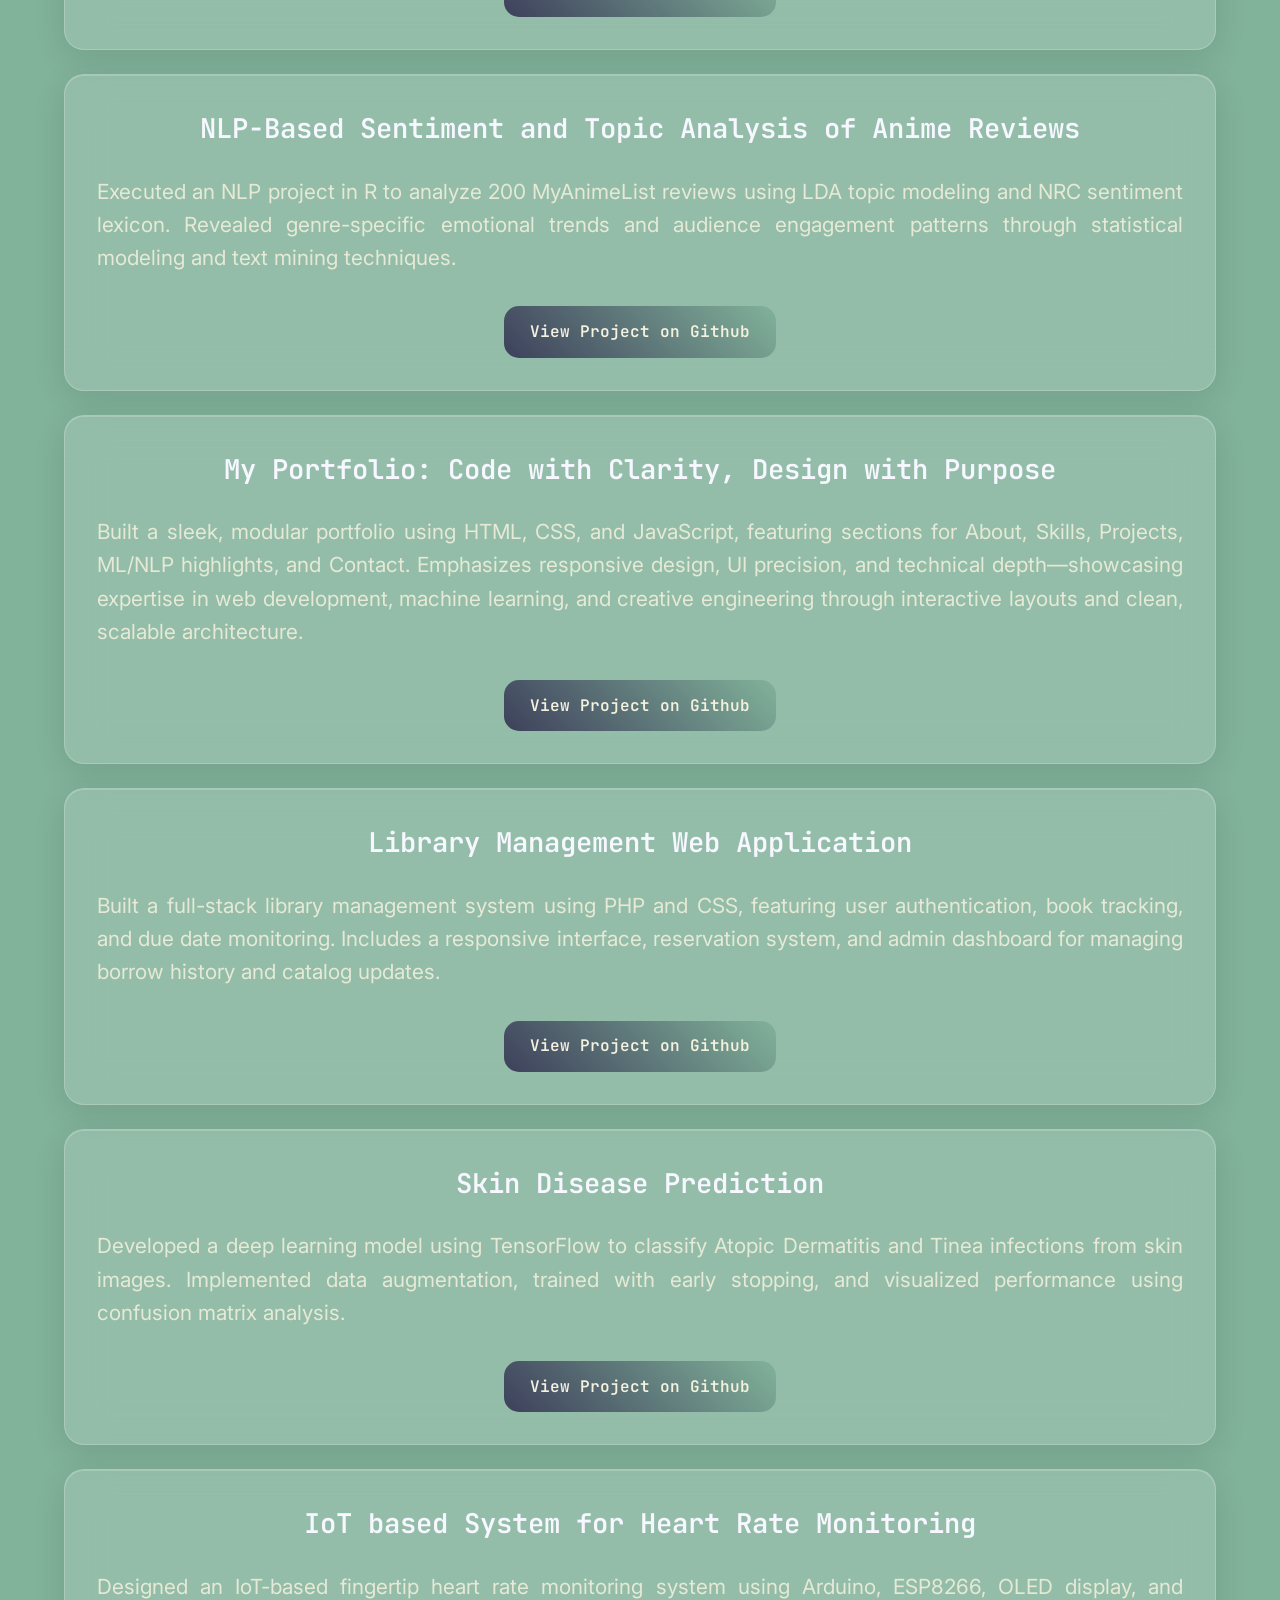
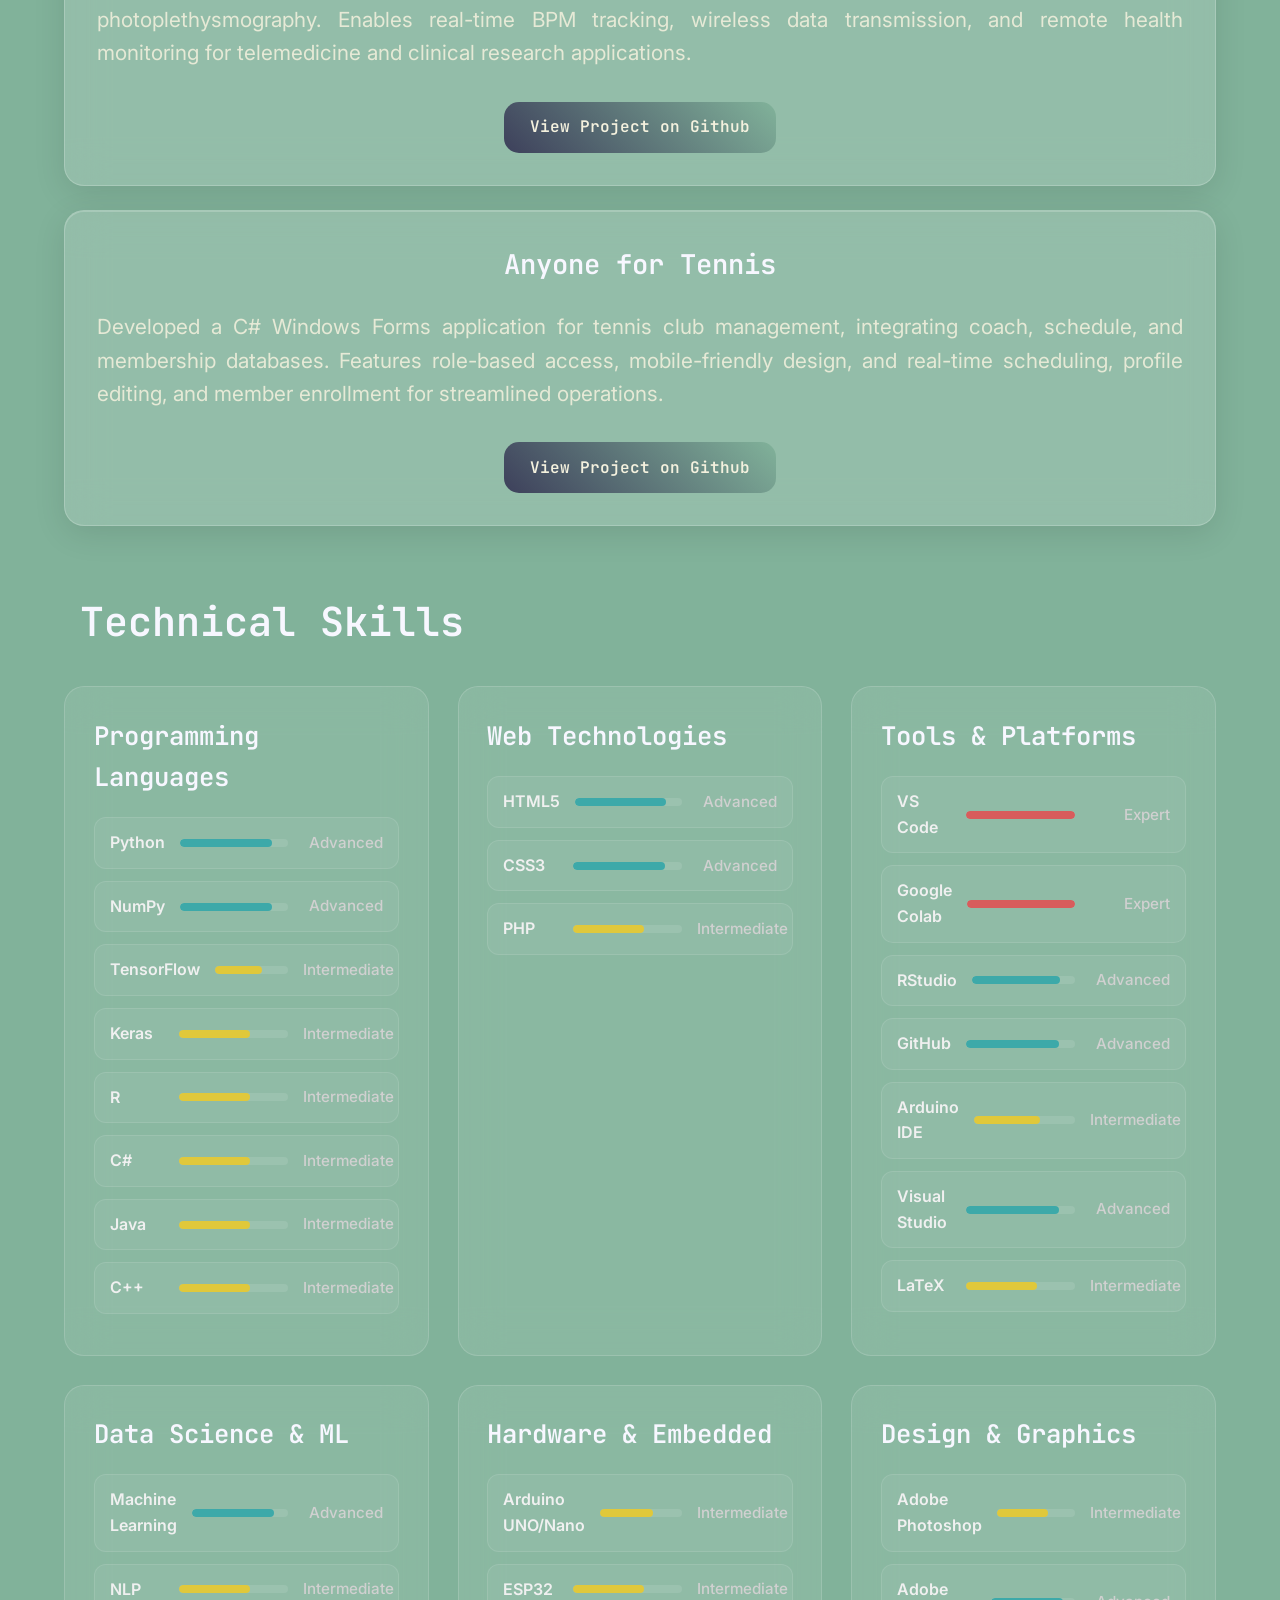
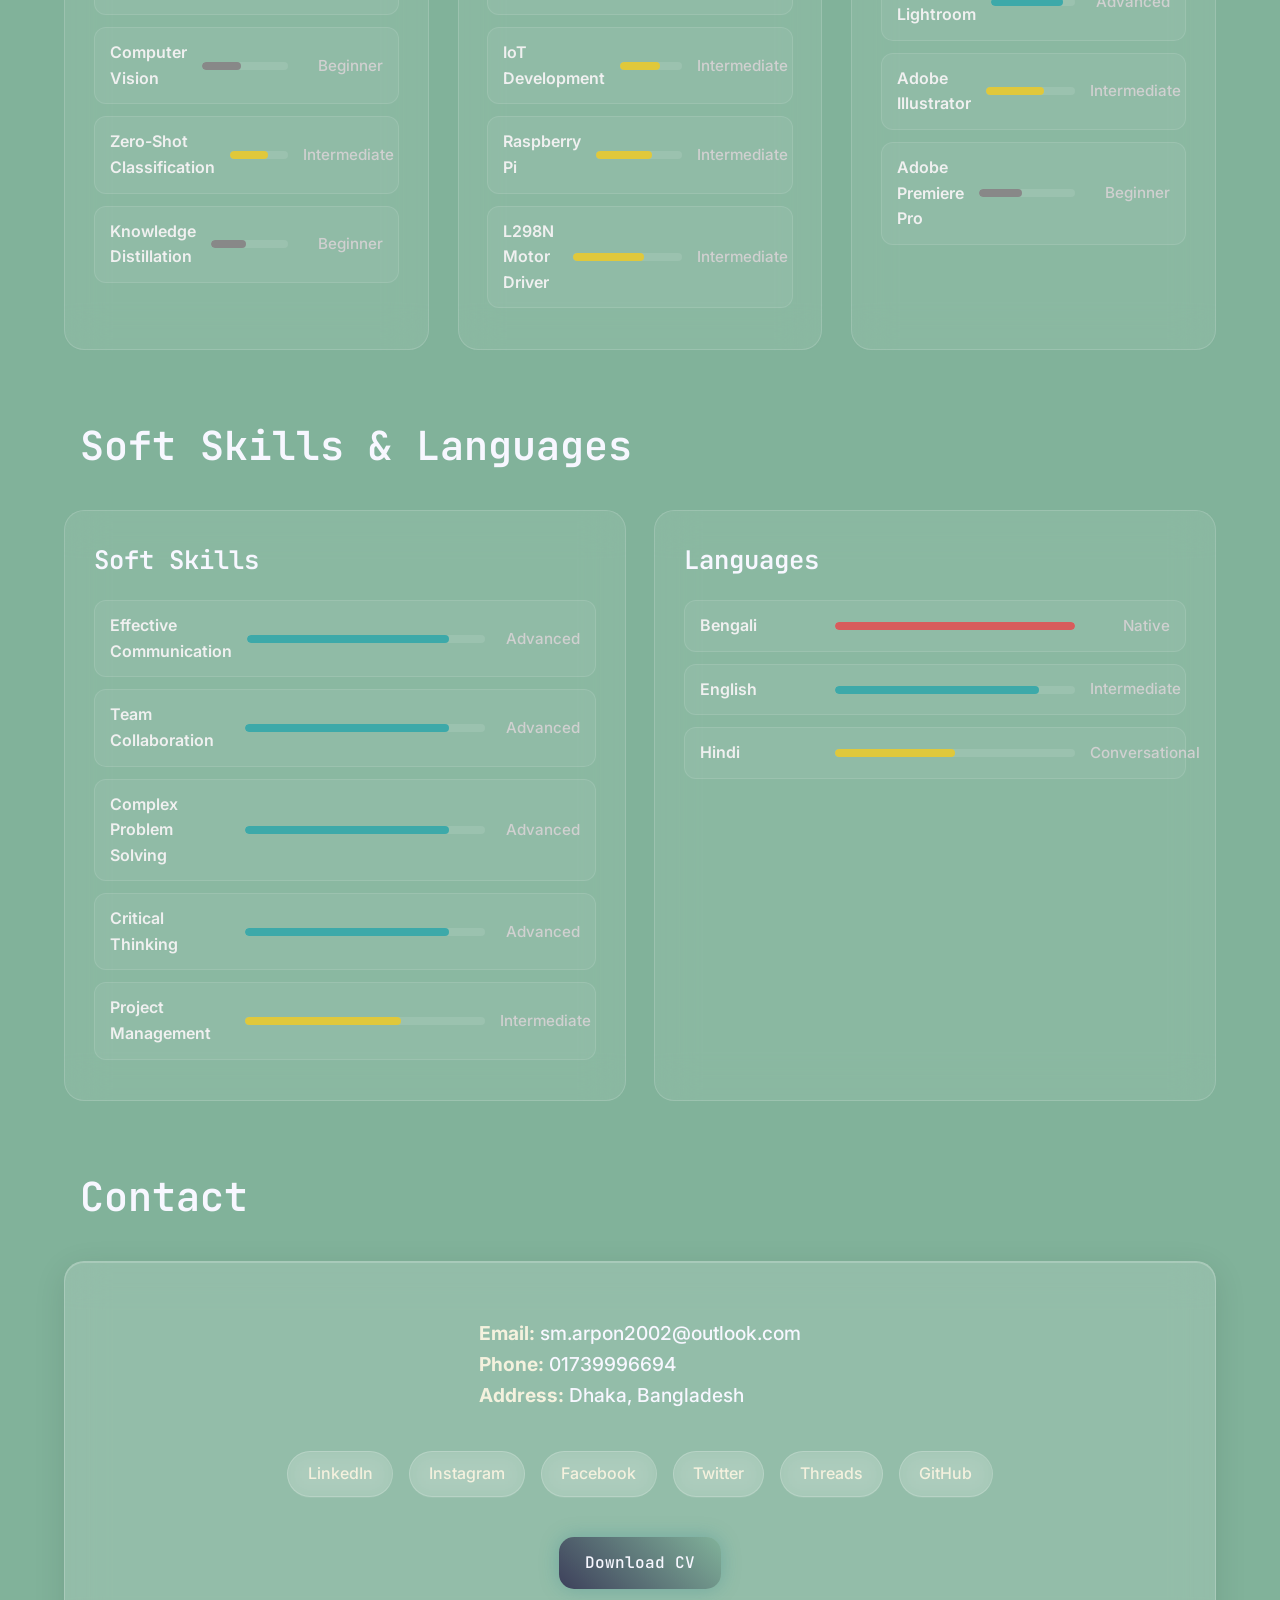
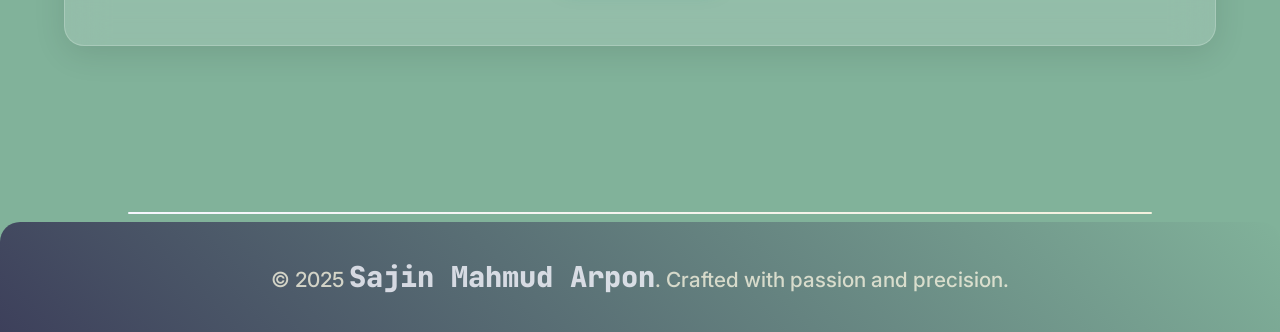
==== commit 2f1828e4: "Update print statement from 'Hello' to 'Goodbye'" ====
--- a/index.html
+++ b/index.html
@@ -120,6 +120,16 @@
                     highlighting Majority Voting and DeBERTa as effective tools for reliable content classification
                 </div>
                 <a href="https://github.com/sajin-mahmud-arpon/Applying-Zero-Shot-for-Combating-Misinformation"
+                    target="_blank" rel="noopener noreferrer" class="crystal-btn">View Project on GitHub</a>
+            </div>
+            <div class="glass-card project-card">
+                <div class="project-title">Intrusion Detection in Edge-IIoT Networks Using Multi-Object Process Mining</div>
+                <div class="project-desc">This study proposes a process mining–based IDS for IIoT, modeling network traffic as 
+                    behavioral sequences to improve detection of novel threats. 
+                    Using EdgeIIoTSet, DT, LR, and XGB classifiers show strong results—XGB excels in accuracy and ROC-AUC, 
+                    confirming the framework’s efficiency for real-time edge intrusion detection.
+                </div>
+                <a href="https://github.com/sajin-mahmud-arpon/Intrusion-Detection-in-Edge-IIoT-Networks-Using-Multi-Object-Process-Mining"
                     target="_blank" rel="noopener noreferrer" class="crystal-btn">View Project on GitHub</a>
             </div>
             <div class="glass-card project-card">
@@ -590,3 +600,4 @@
 
 
 
+
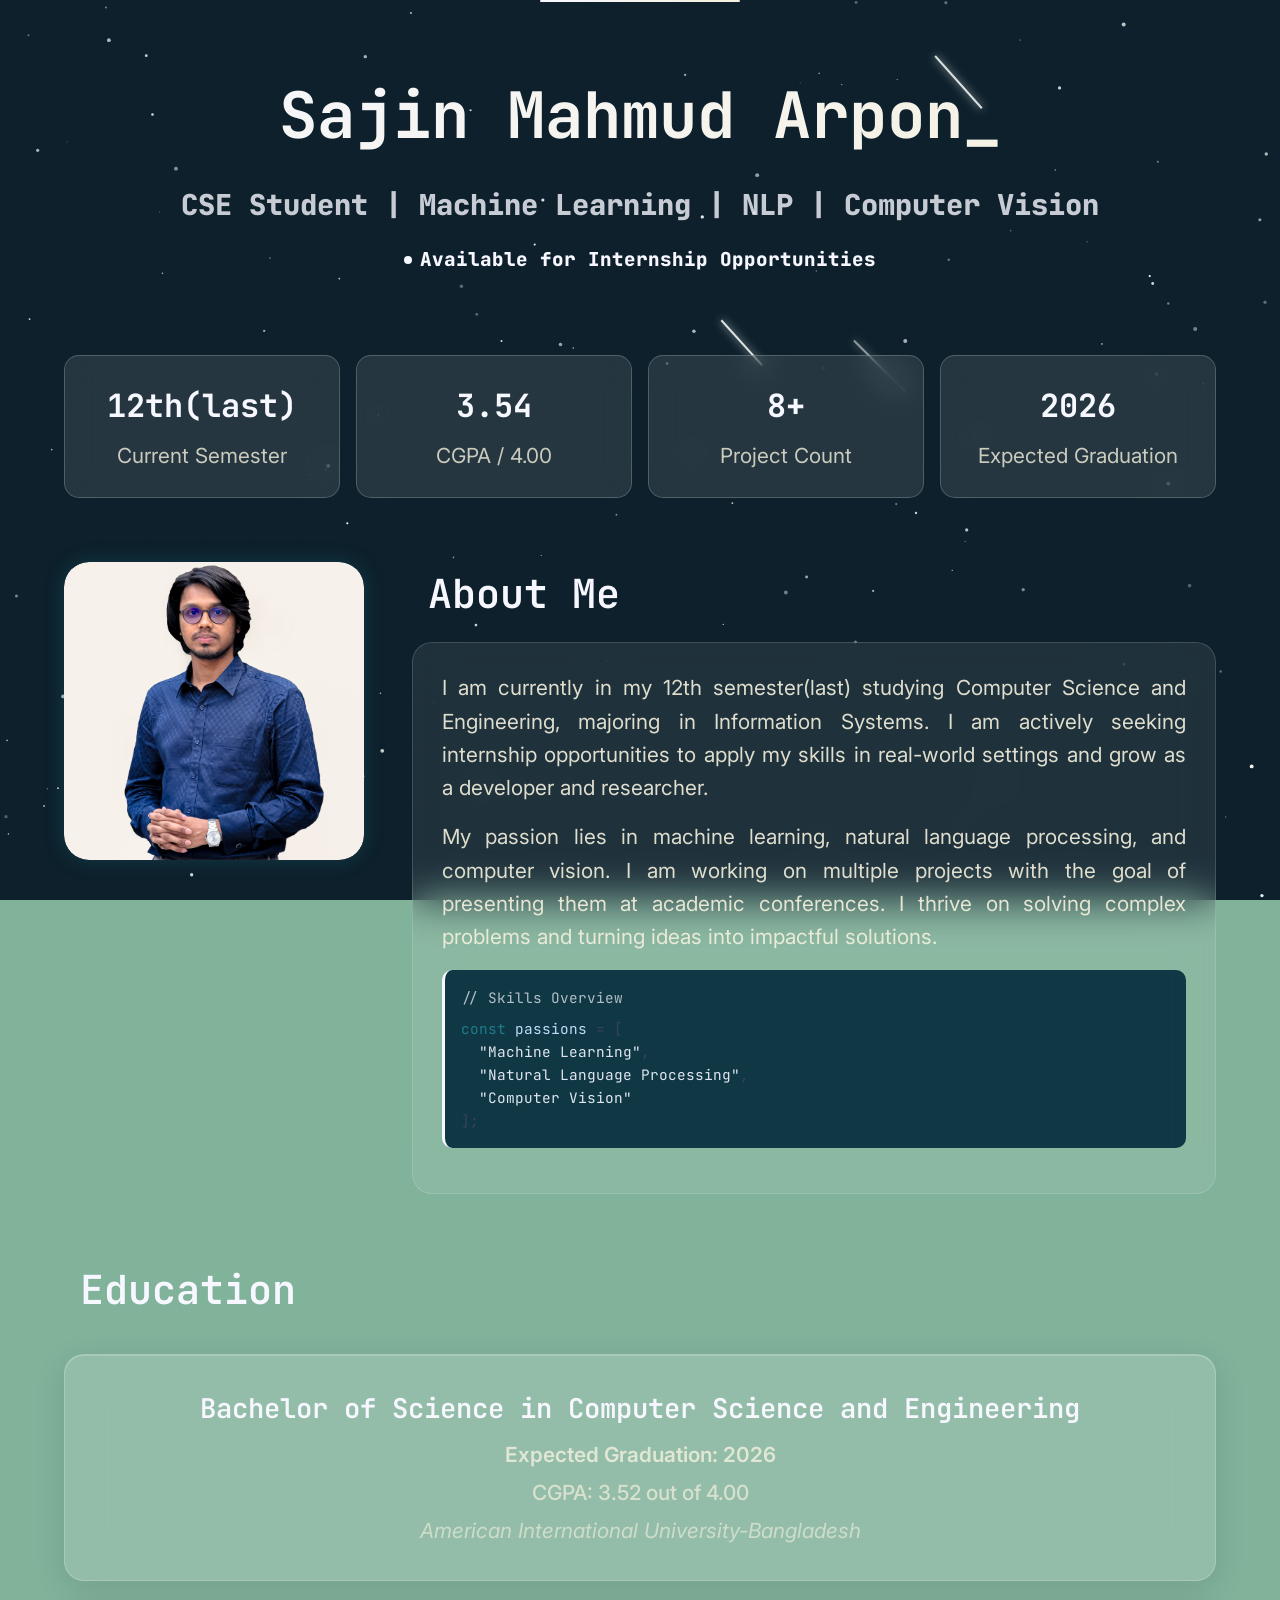
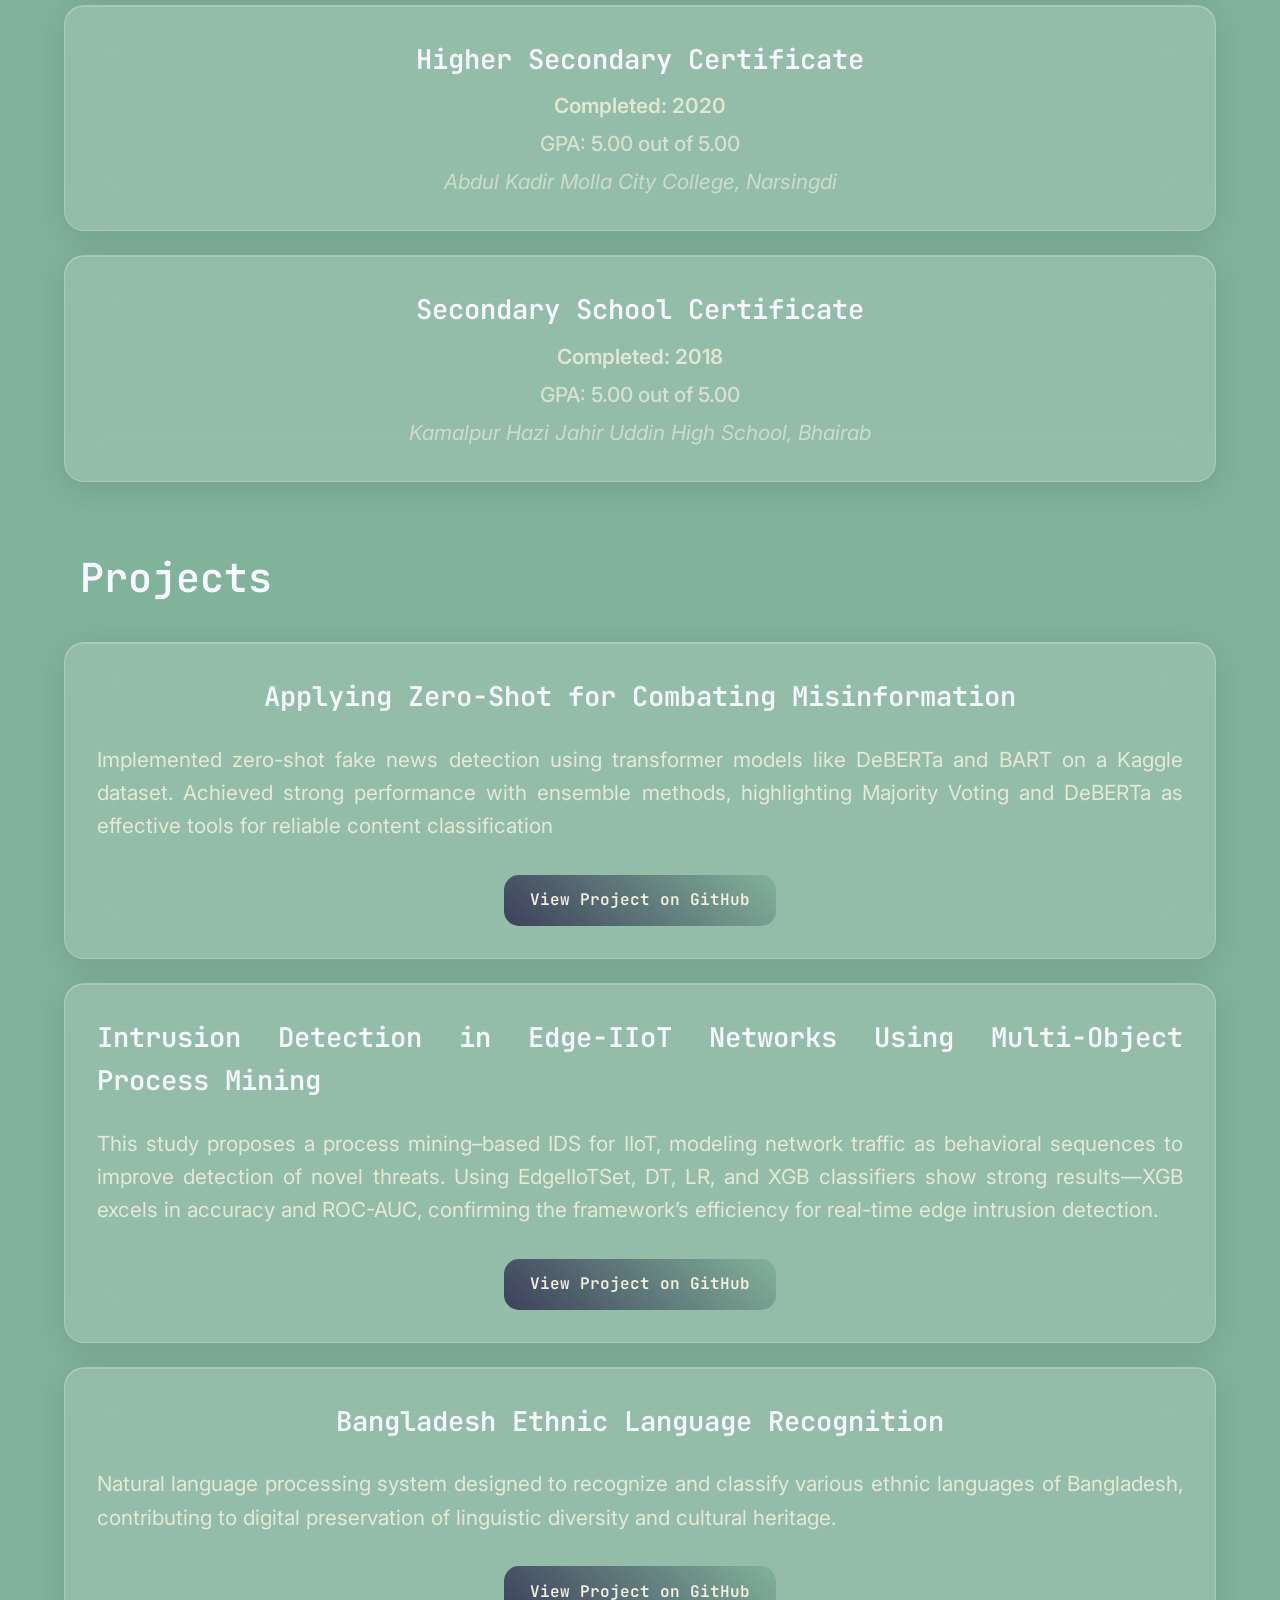
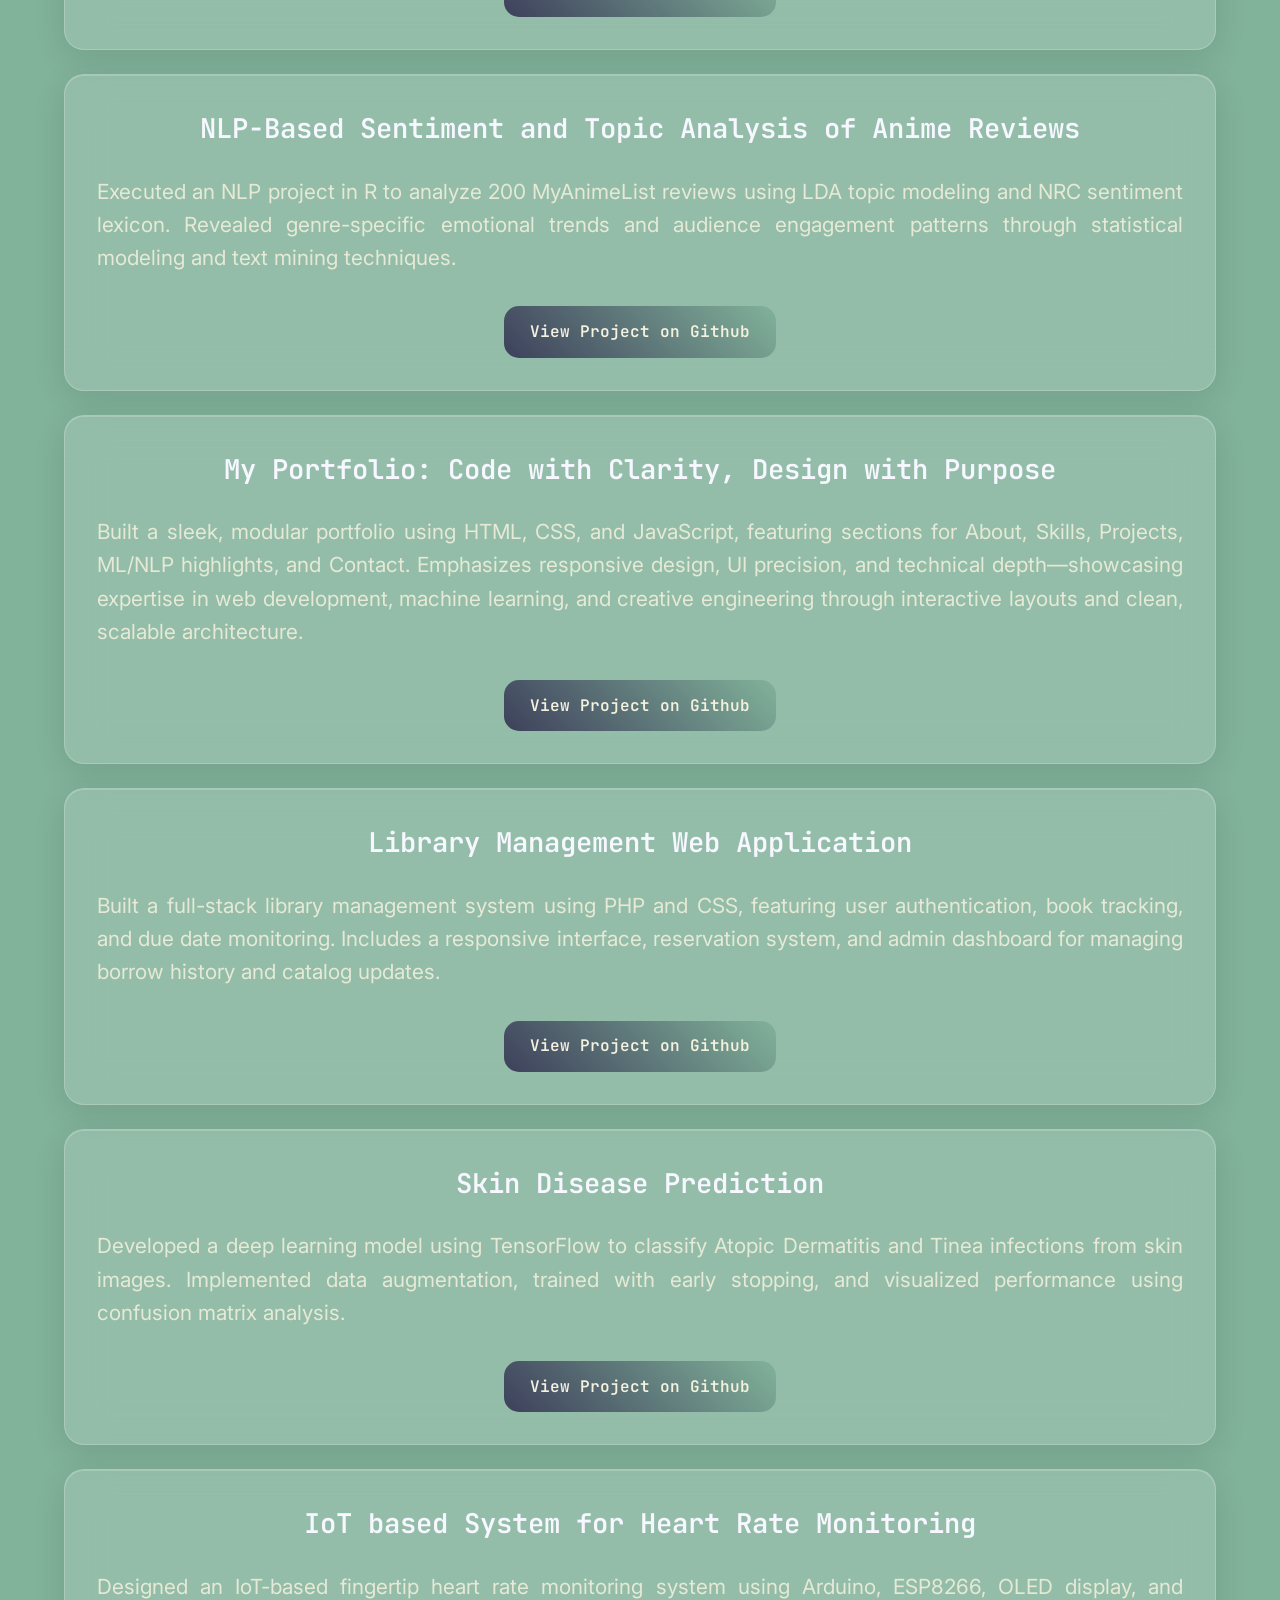
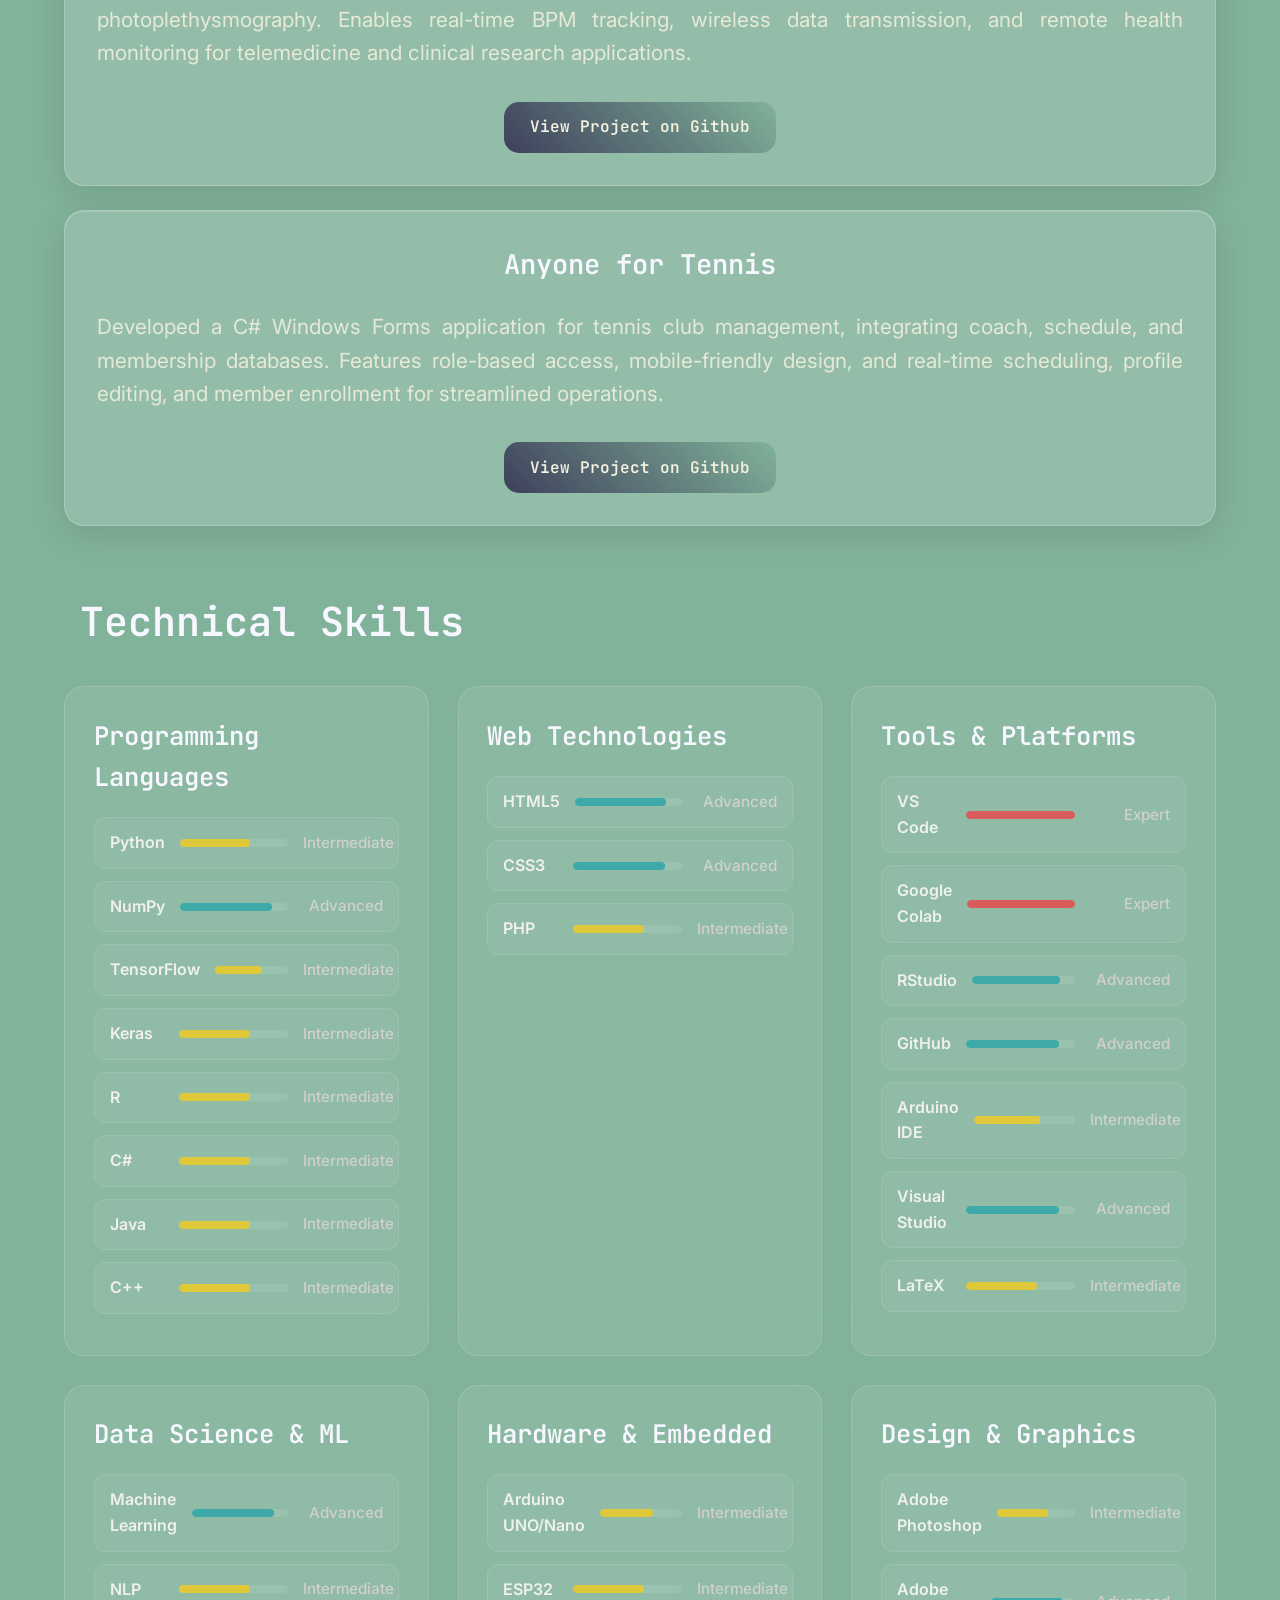
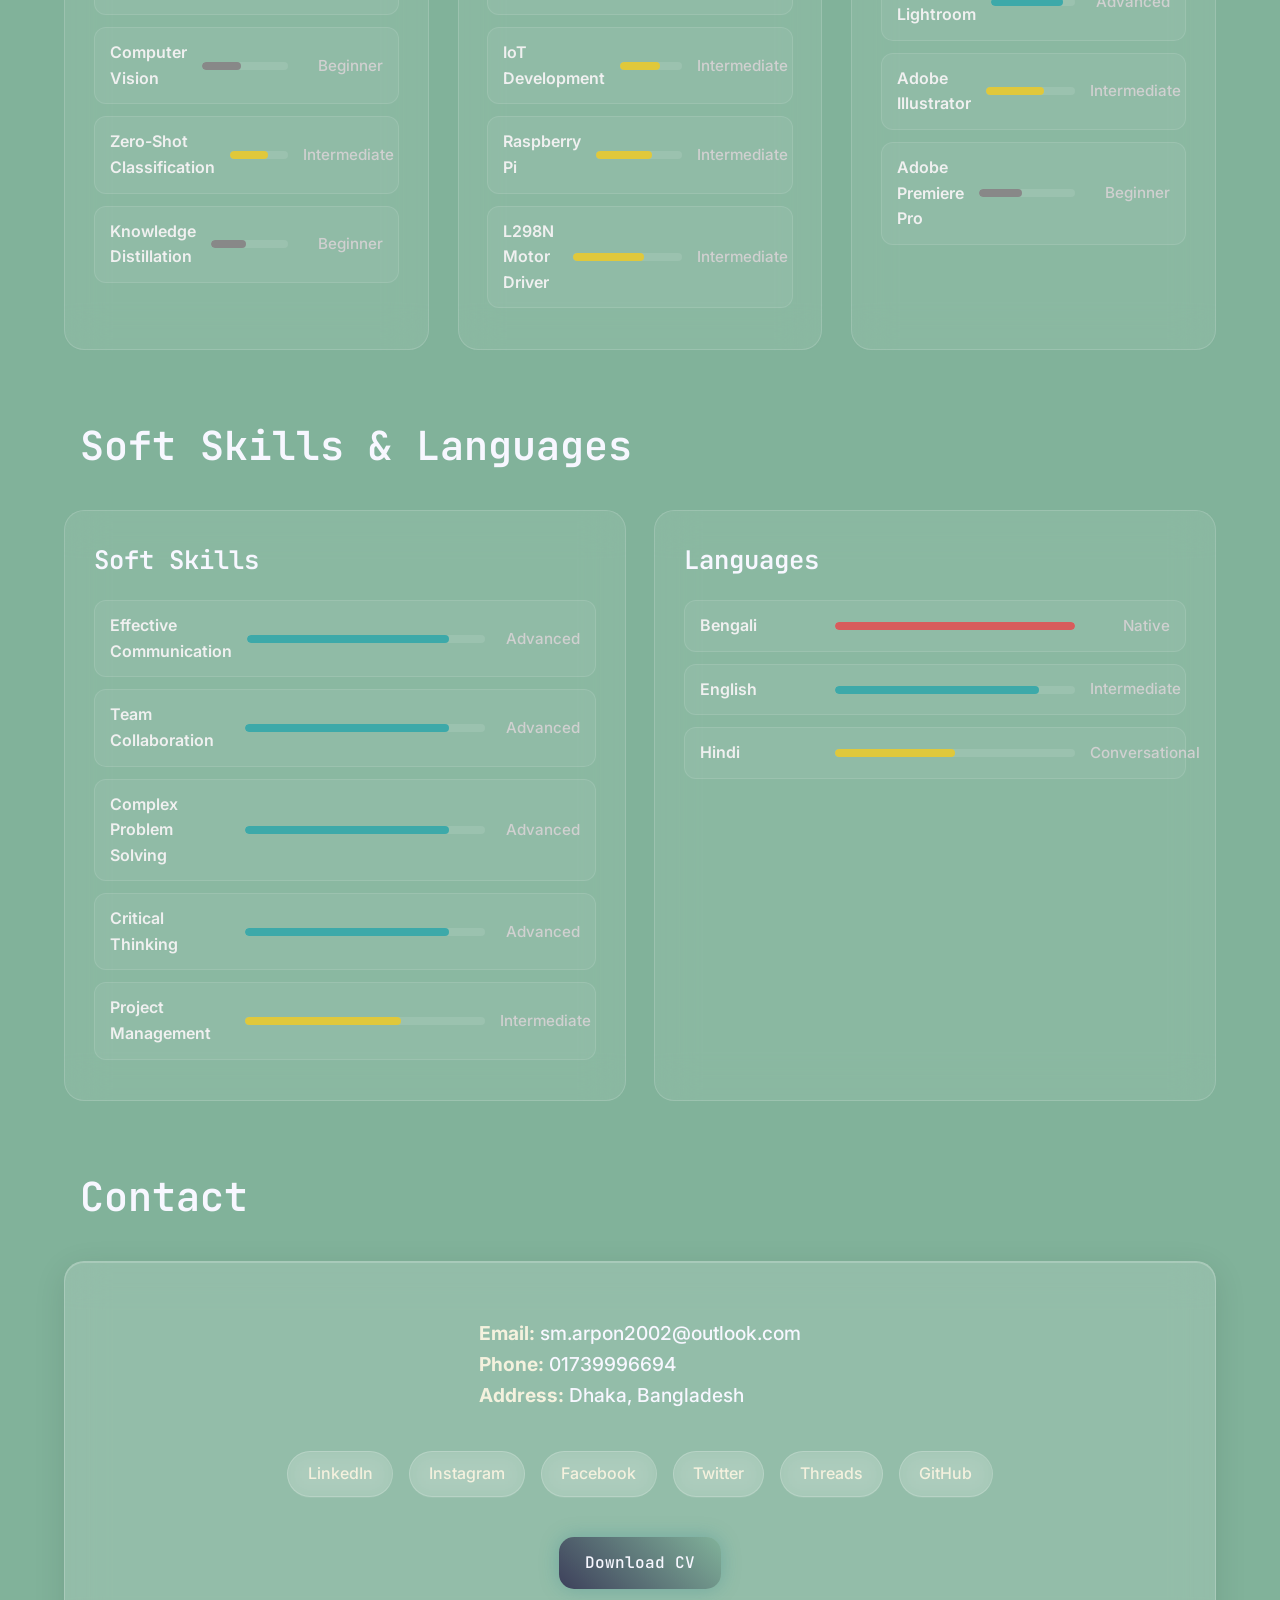
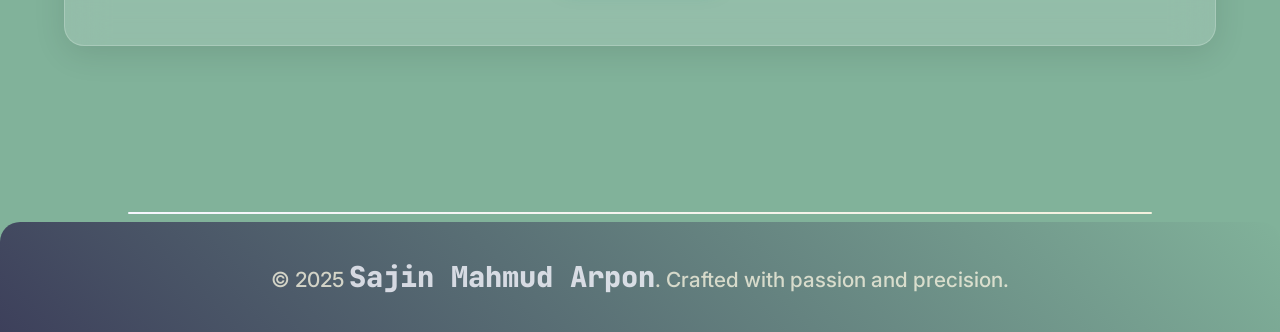
==== commit 37217605: "Update fmt.Println message from 'Hello' to 'Goodbye'" ====
--- a/index.html
+++ b/index.html
@@ -46,7 +46,7 @@
                     <div class="metric-label">Current Semester</div>
                 </div>
                 <div class="metric-item">
-                    <div class="metric-number">3.52</div>
+                    <div class="metric-number">3.54</div>
                     <div class="metric-label">CGPA / 4.00</div>
                 </div>
                 <div class="metric-item">
@@ -212,9 +212,9 @@
                         <div class="skill-item">
                             <div class="skill-label">Python</div>
                             <div class="skill-progress">
-                                <div class="skill-fill advanced" style="width:85%;"></div>
-                            </div>
-                            <div class="skill-level">Advanced</div>
+                                <div class="skill-fill intermediate" style="width:65%;"></div>
+                            </div>
+                            <div class="skill-level">Intermediate</div>
                         </div>
                         <div class="skill-item">
                             <div class="skill-label">NumPy</div>
@@ -601,3 +601,4 @@
 
 
 
+
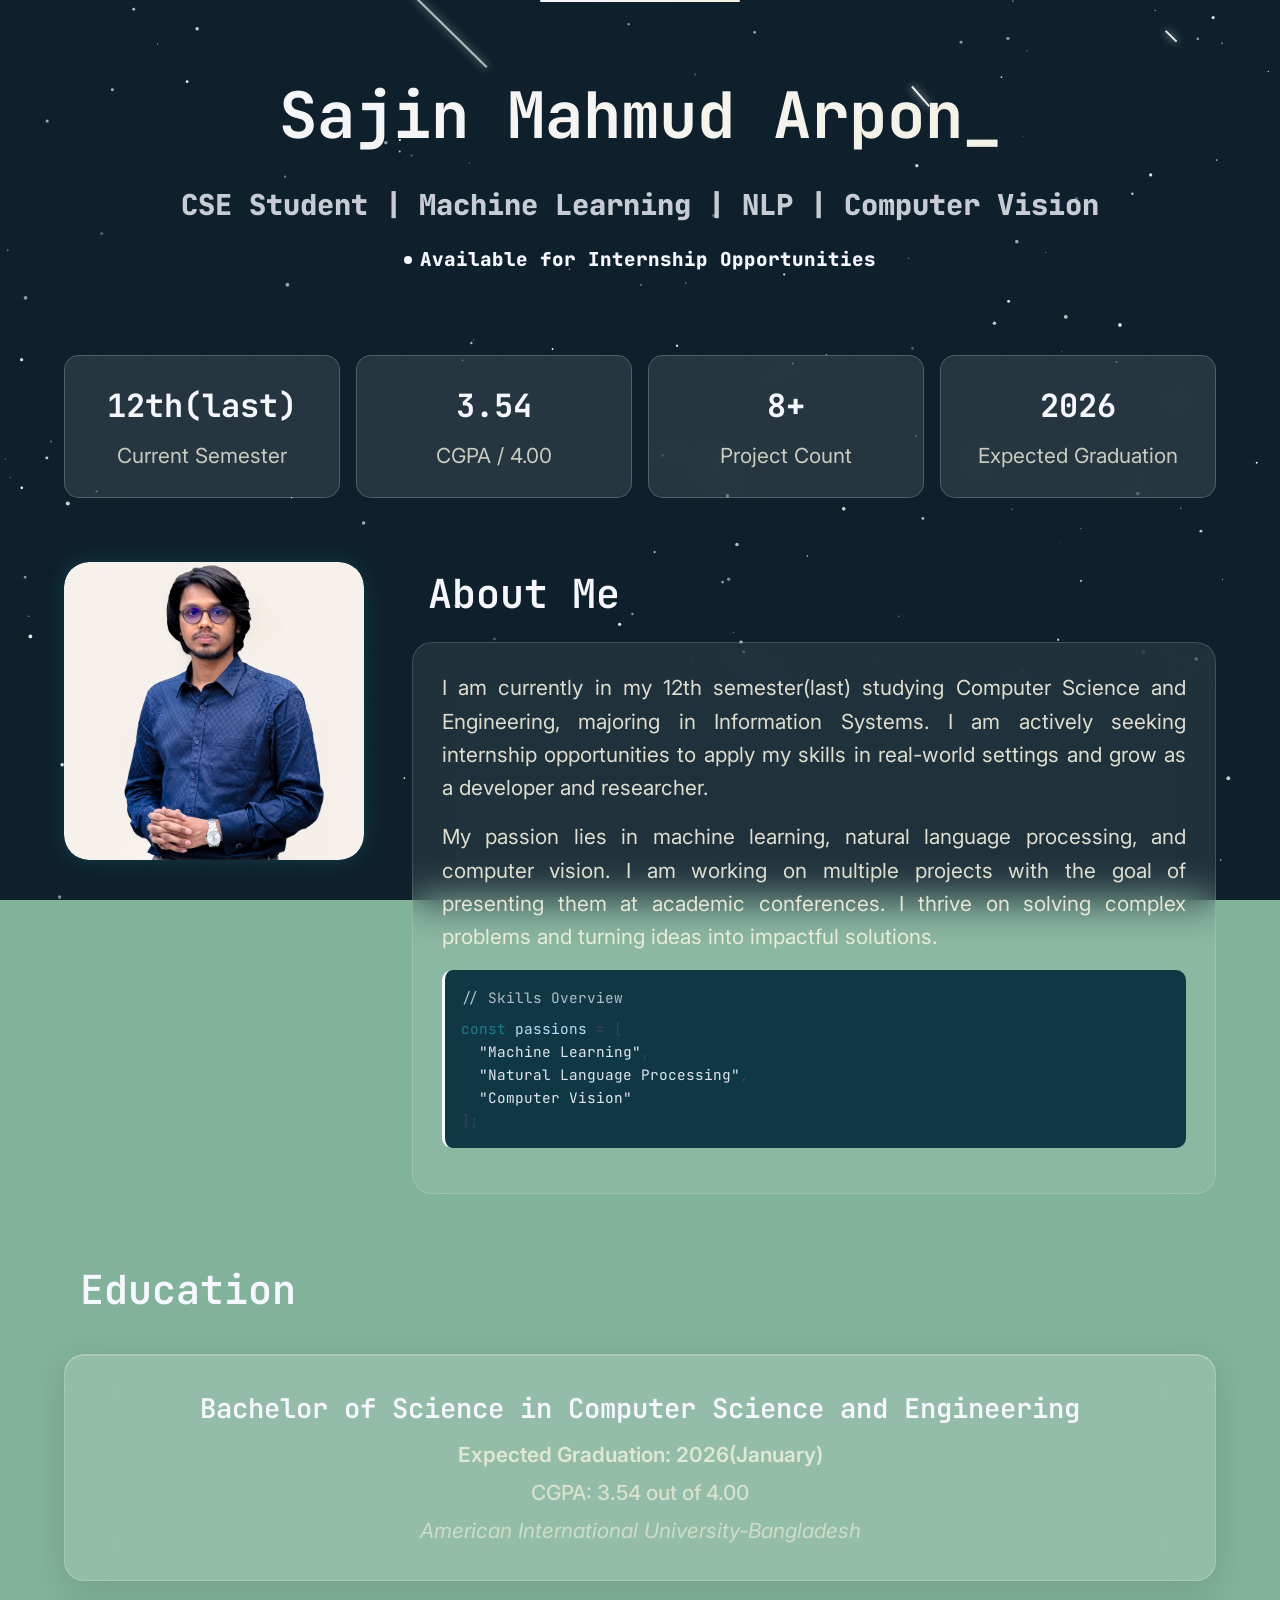
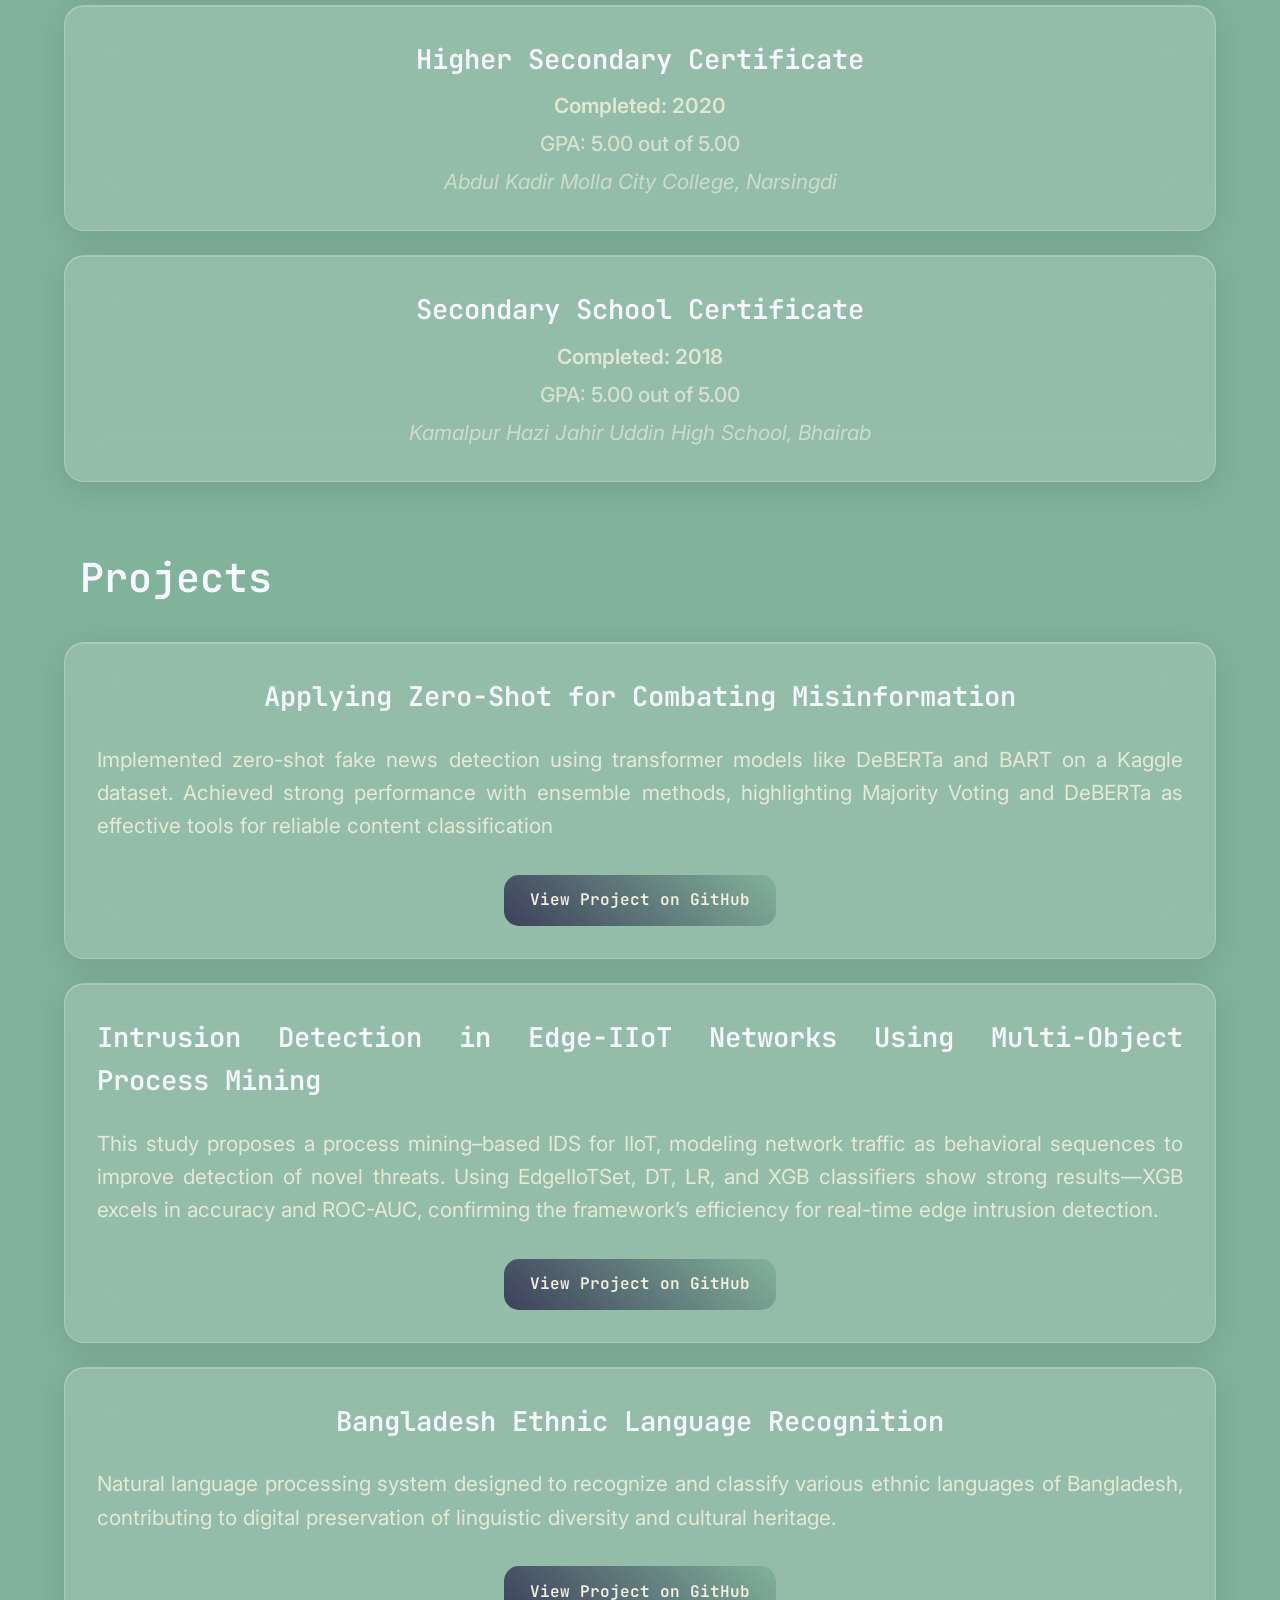
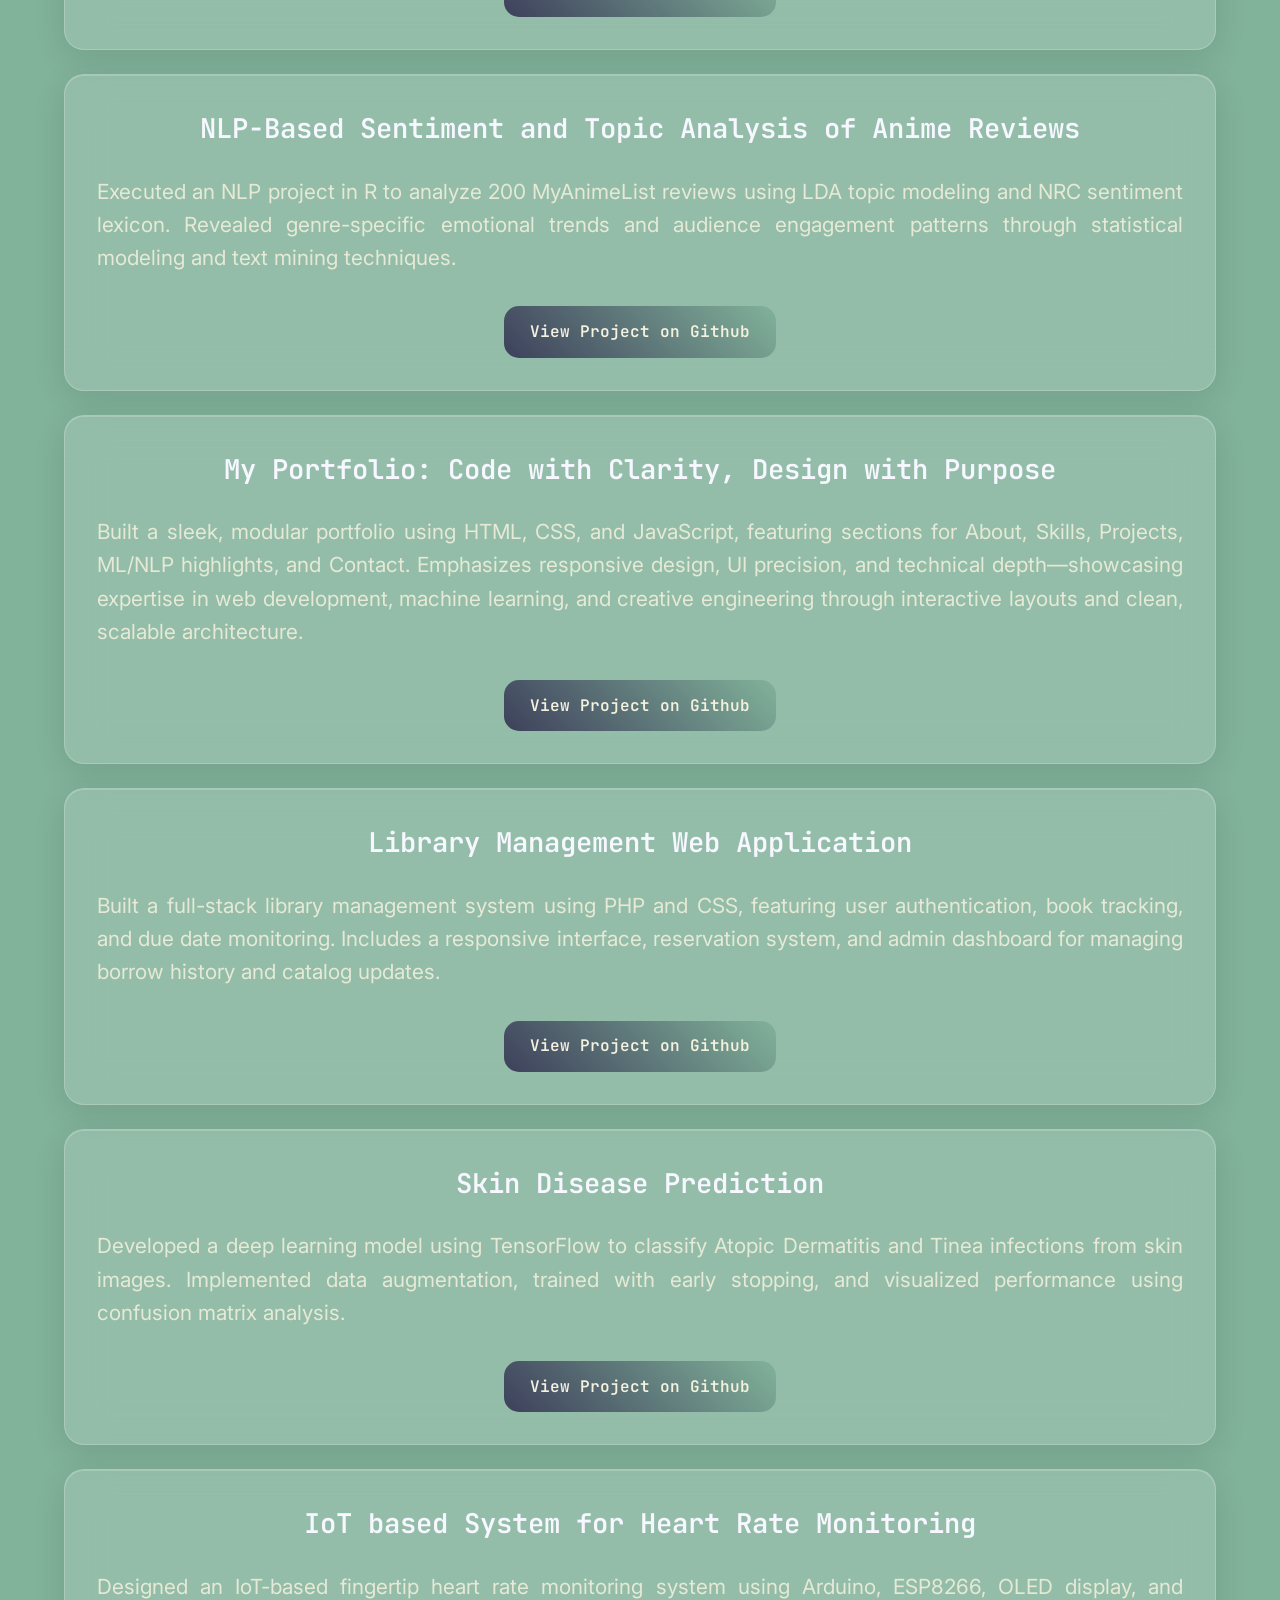
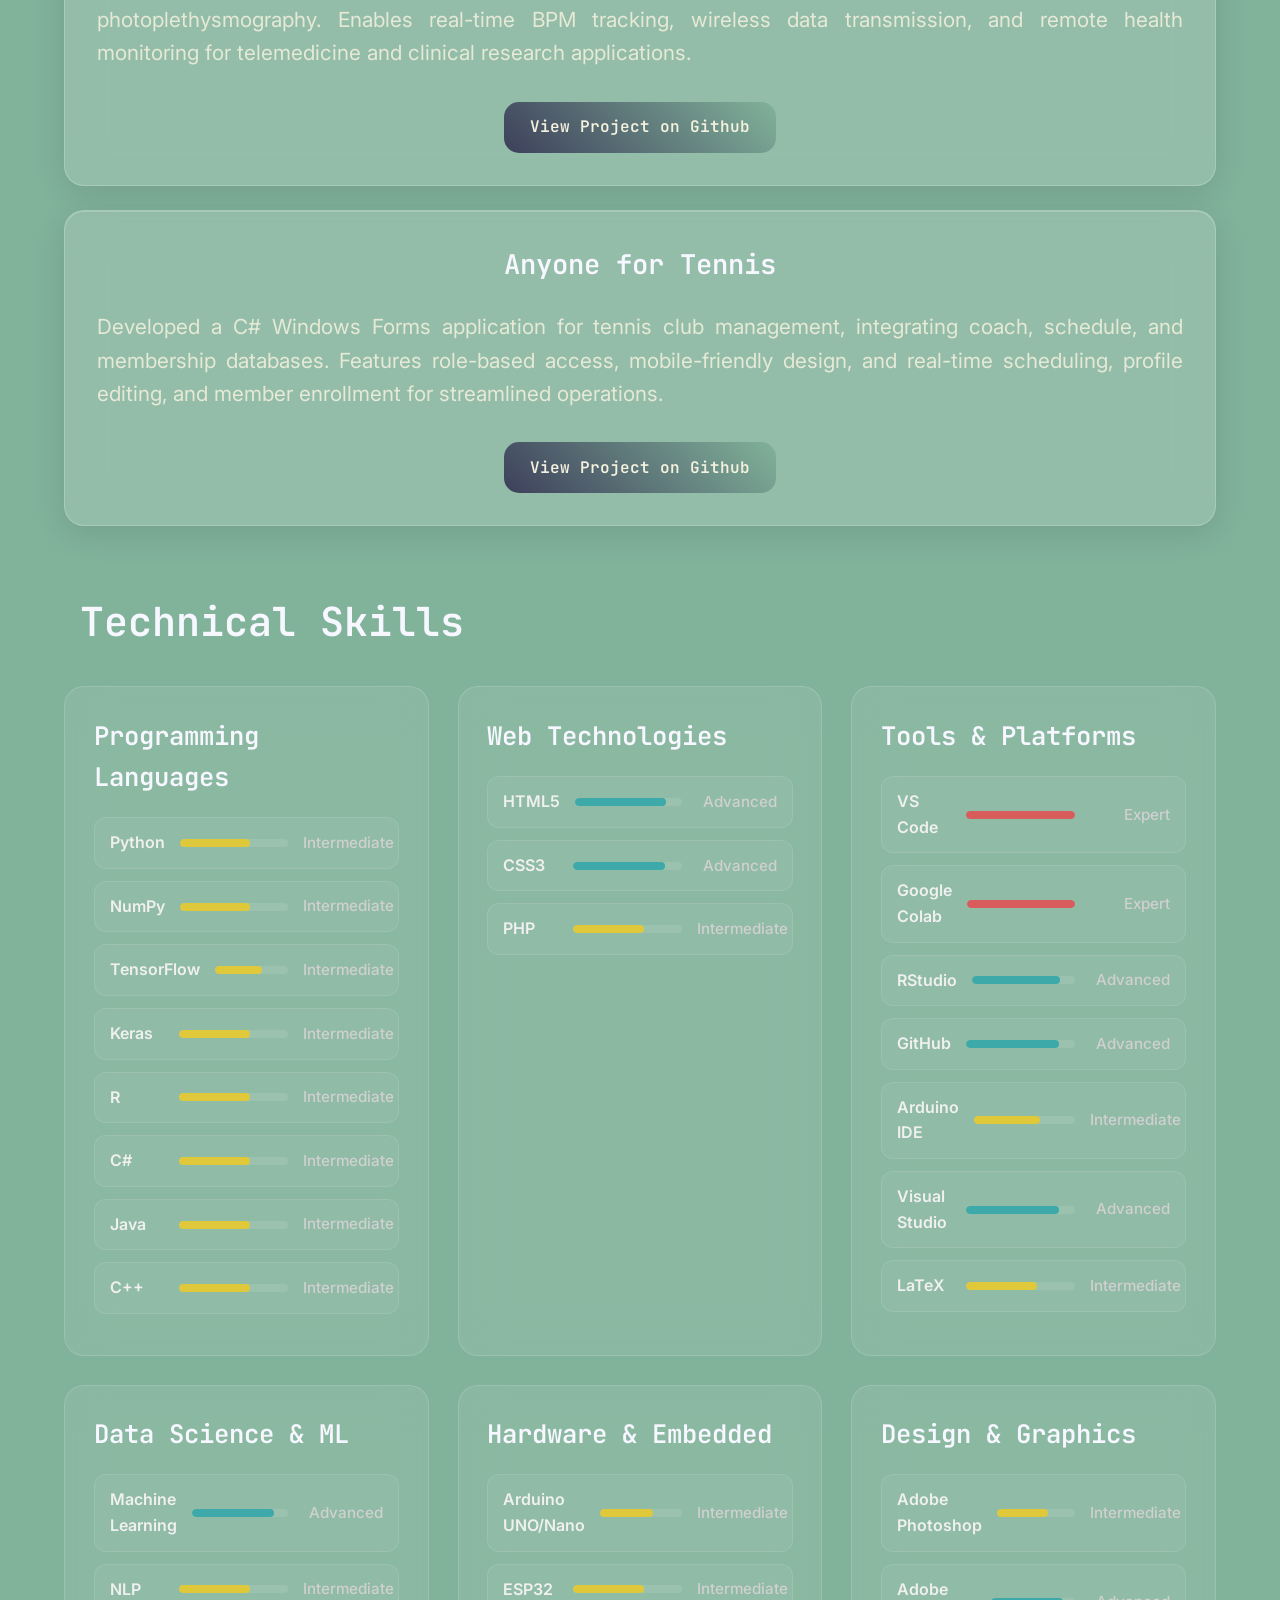
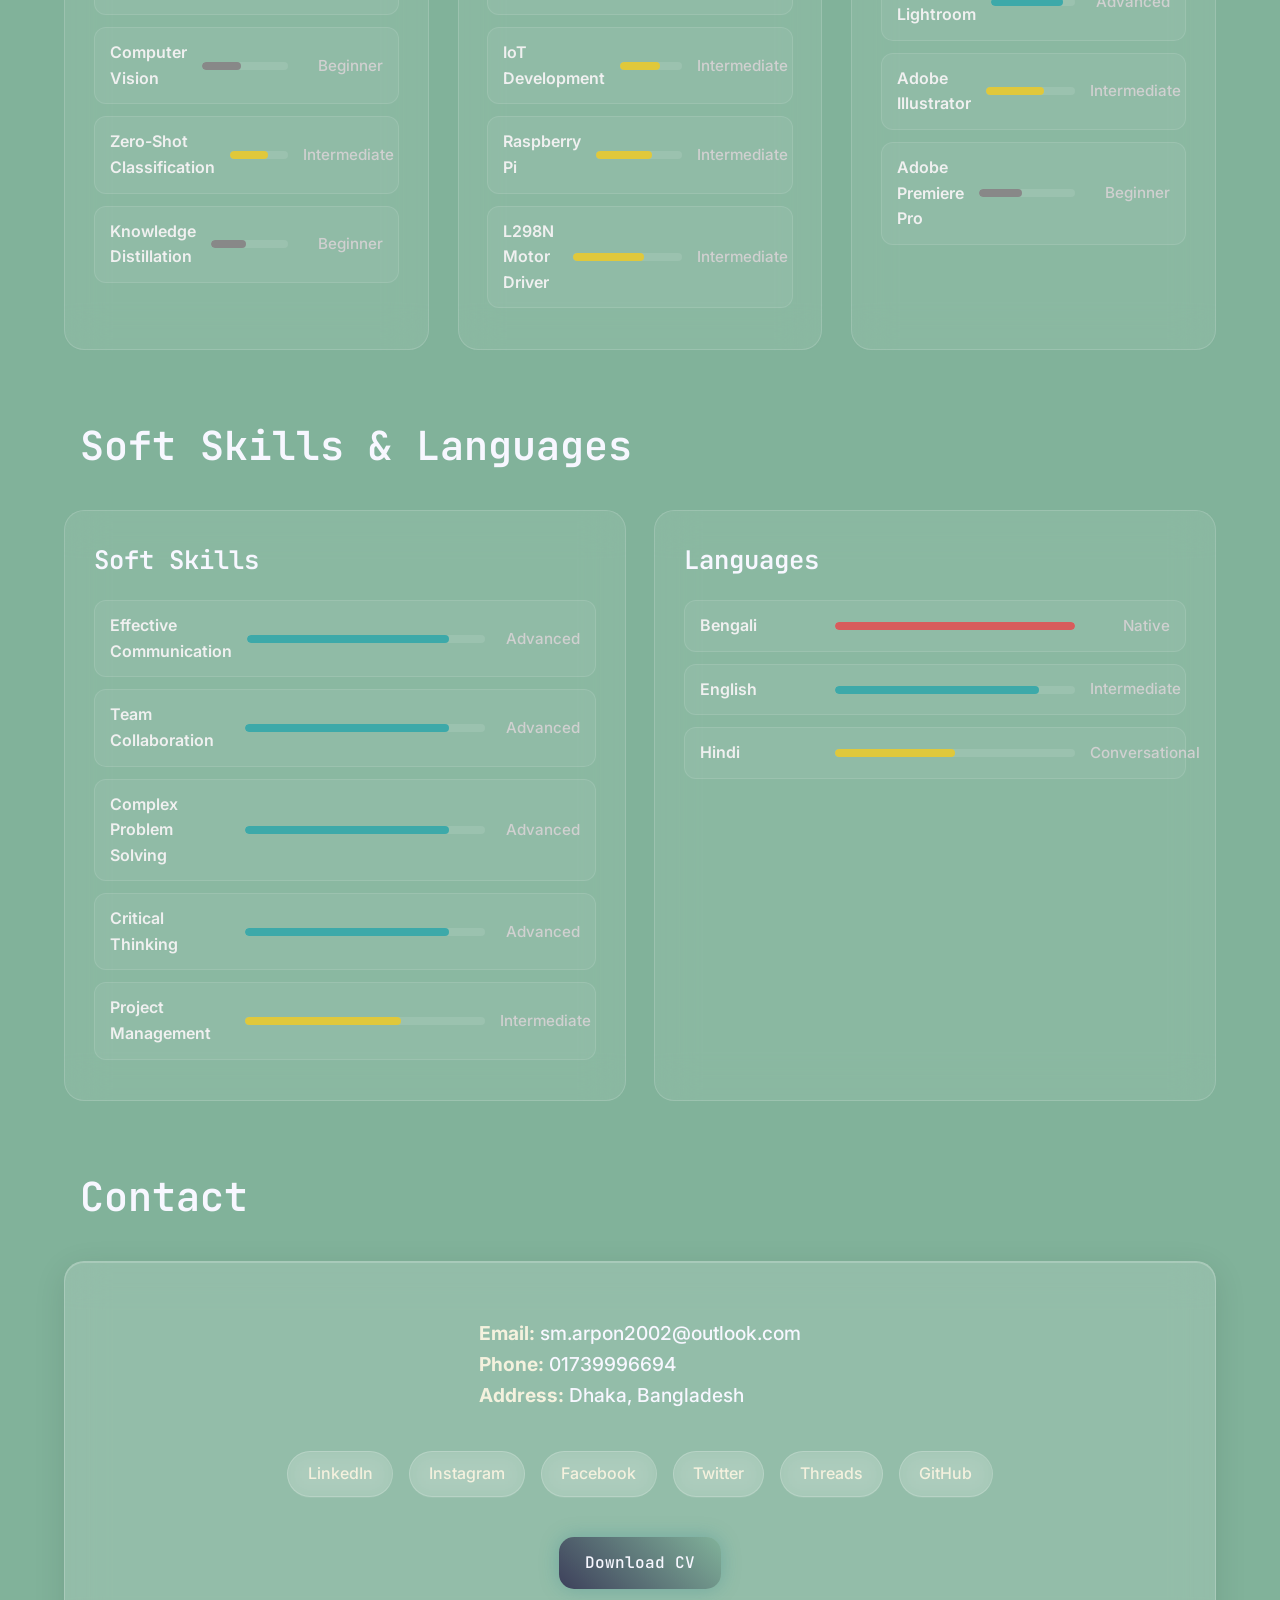
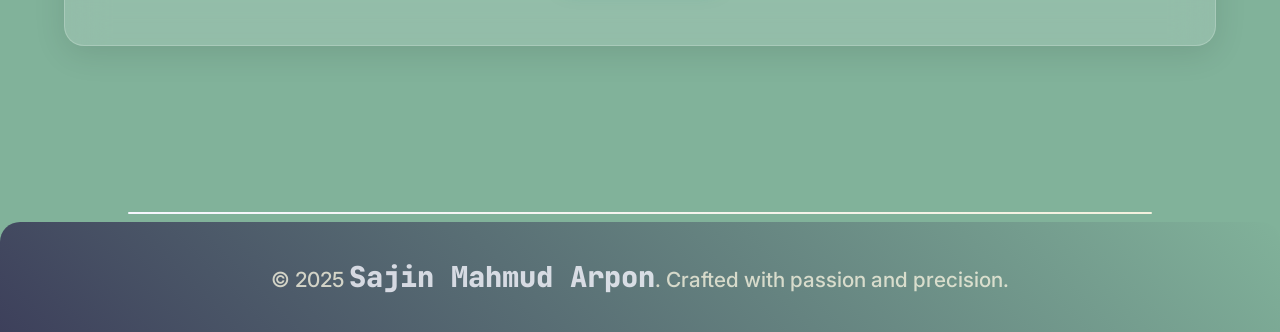
==== commit 6a30d67e: "Update index.html" ====
--- a/index.html
+++ b/index.html
@@ -92,8 +92,8 @@
             <h2>Education</h2>
             <div class="glass-card education-card">
                 <div class="edu-title">Bachelor of Science in Computer Science and Engineering</div>
-                <div class="edu-year">Expected Graduation: 2026</div>
-                <div class="CGPA">CGPA: 3.52 out of 4.00</div>
+                <div class="edu-year">Expected Graduation: 2026(January)</div>
+                <div class="CGPA">CGPA: 3.54 out of 4.00</div>
                 <div class="edu-subtitle">American International University-Bangladesh</div>
             </div>
             <div class="glass-card education-card">
@@ -219,9 +219,9 @@
                         <div class="skill-item">
                             <div class="skill-label">NumPy</div>
                             <div class="skill-progress">
-                                <div class="skill-fill advanced" style="width:85%;"></div>
-                            </div>
-                            <div class="skill-level">Advanced</div>
+                                <div class="skill-fill intermediate" style="width:65%;"></div>
+                            </div>
+                            <div class="skill-level">Intermediate</div>
                         </div>
                         <div class="skill-item">
                             <div class="skill-label">TensorFlow</div>
@@ -602,3 +602,4 @@
 
 
 
+
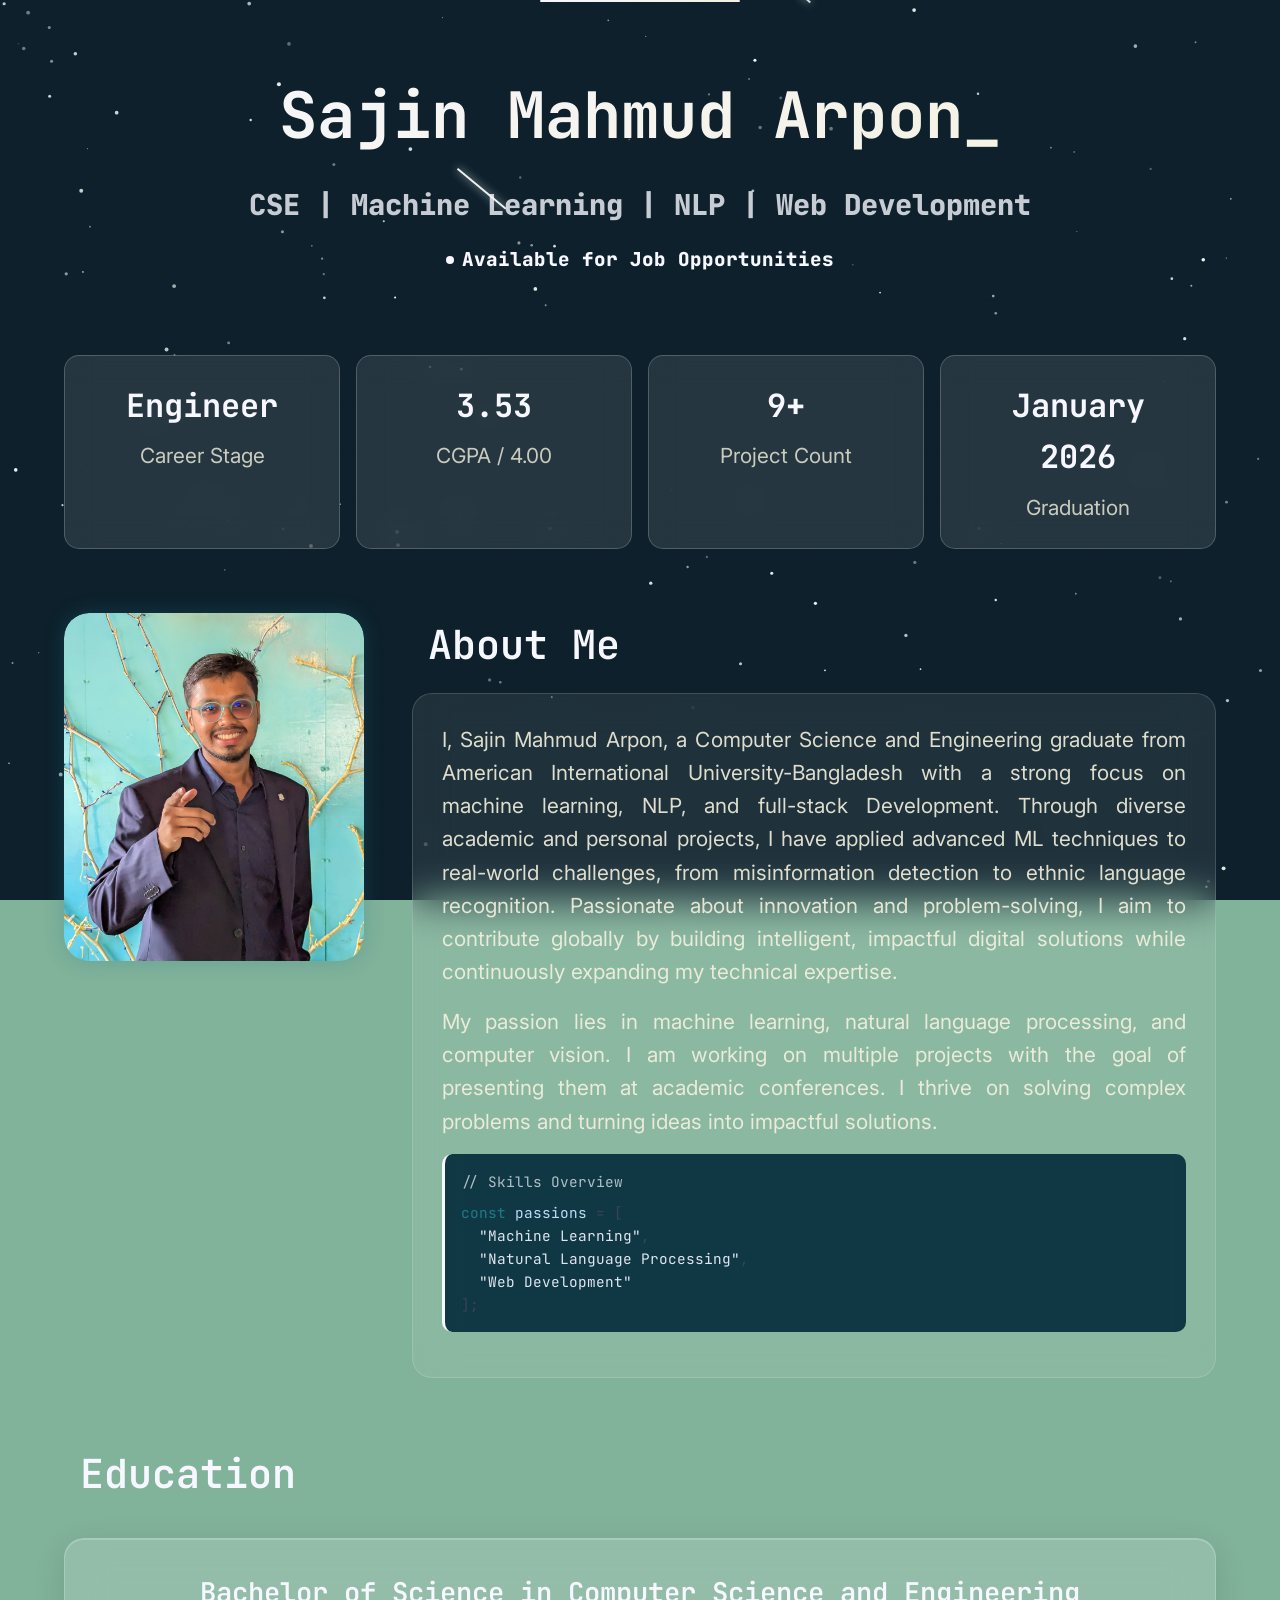
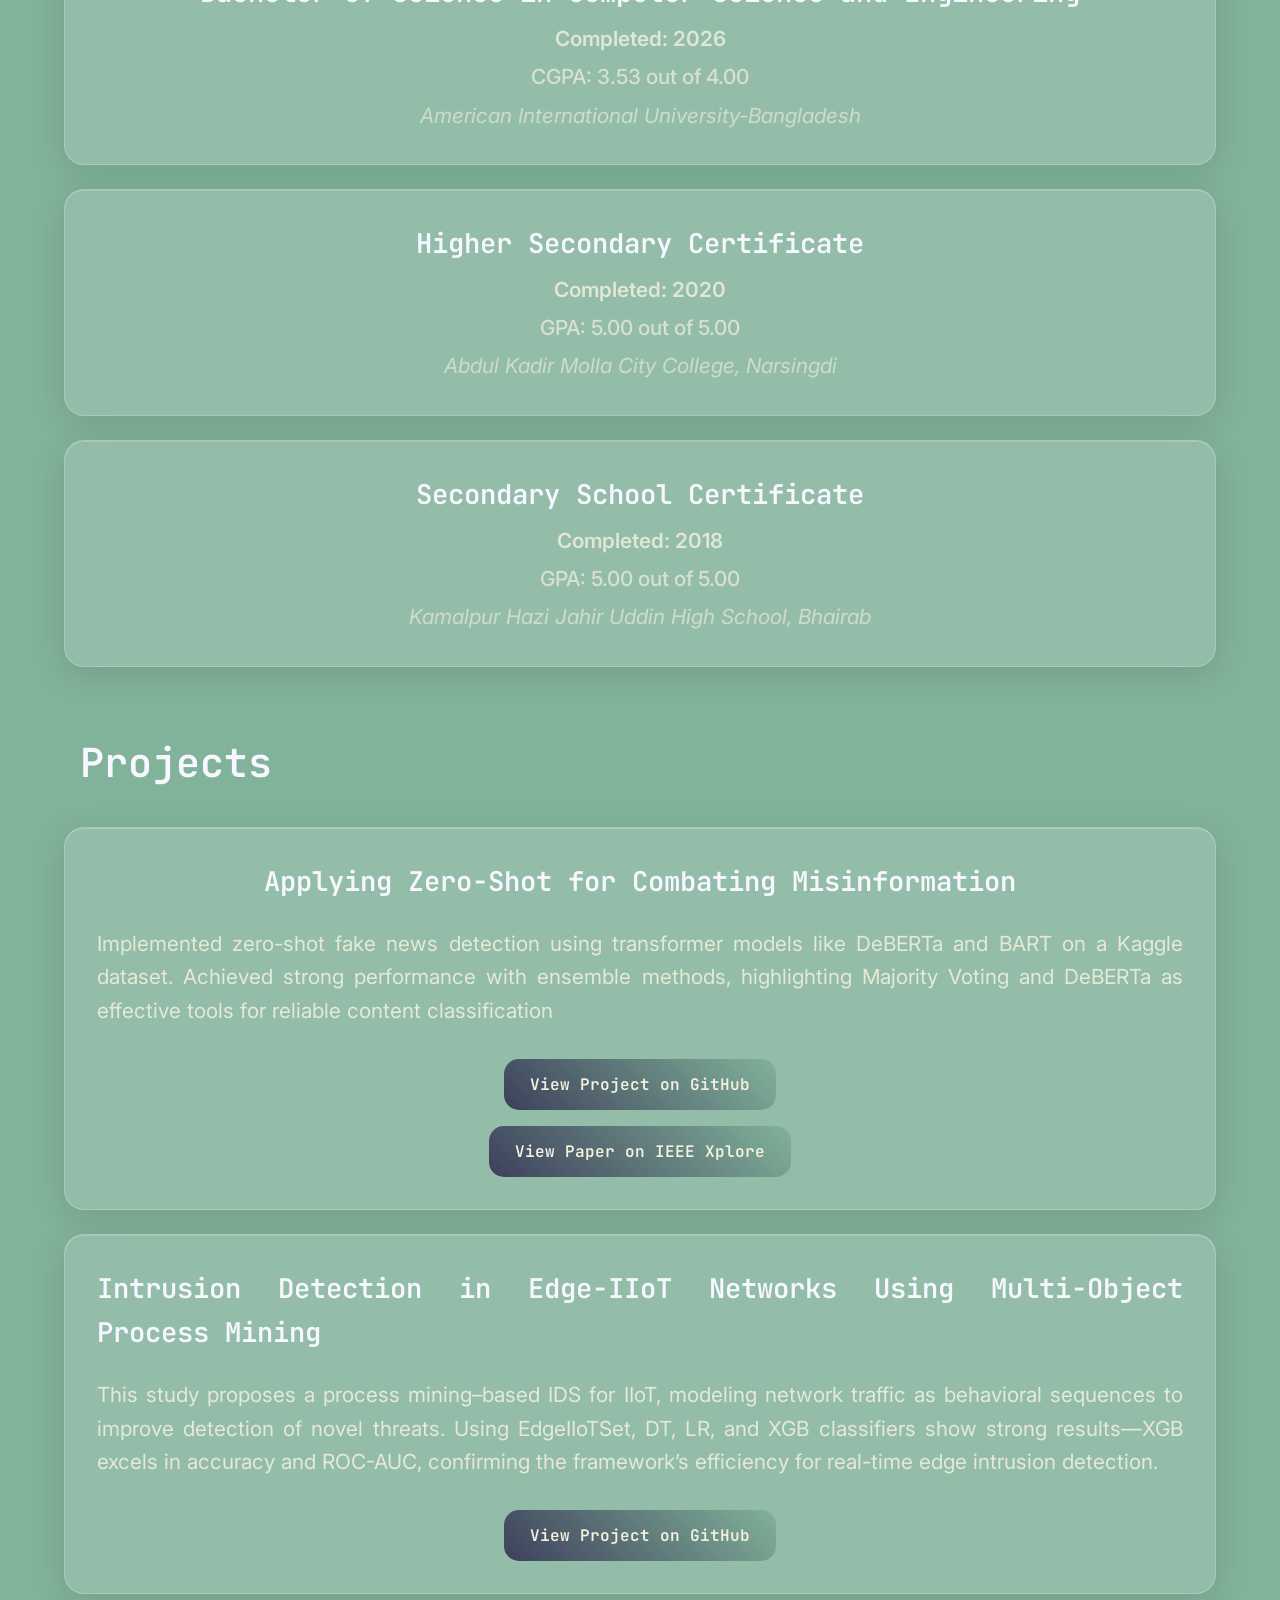
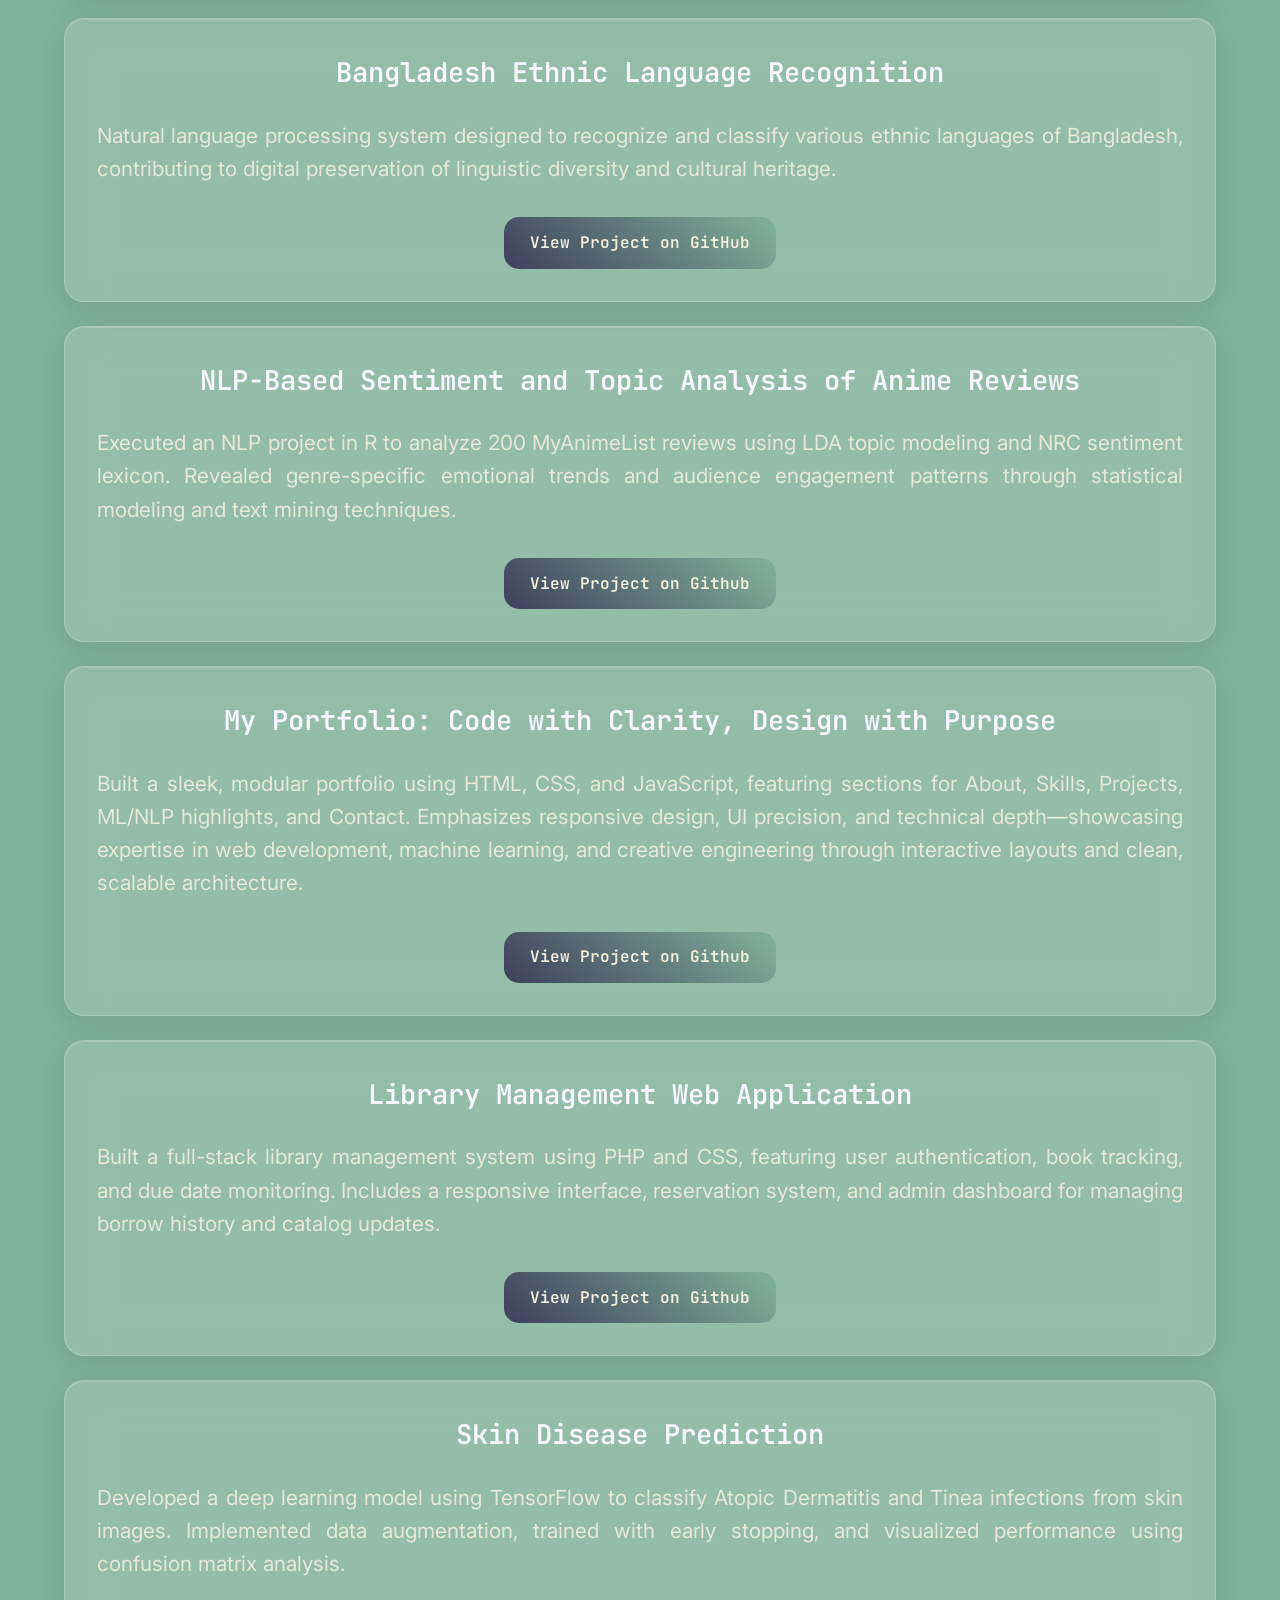
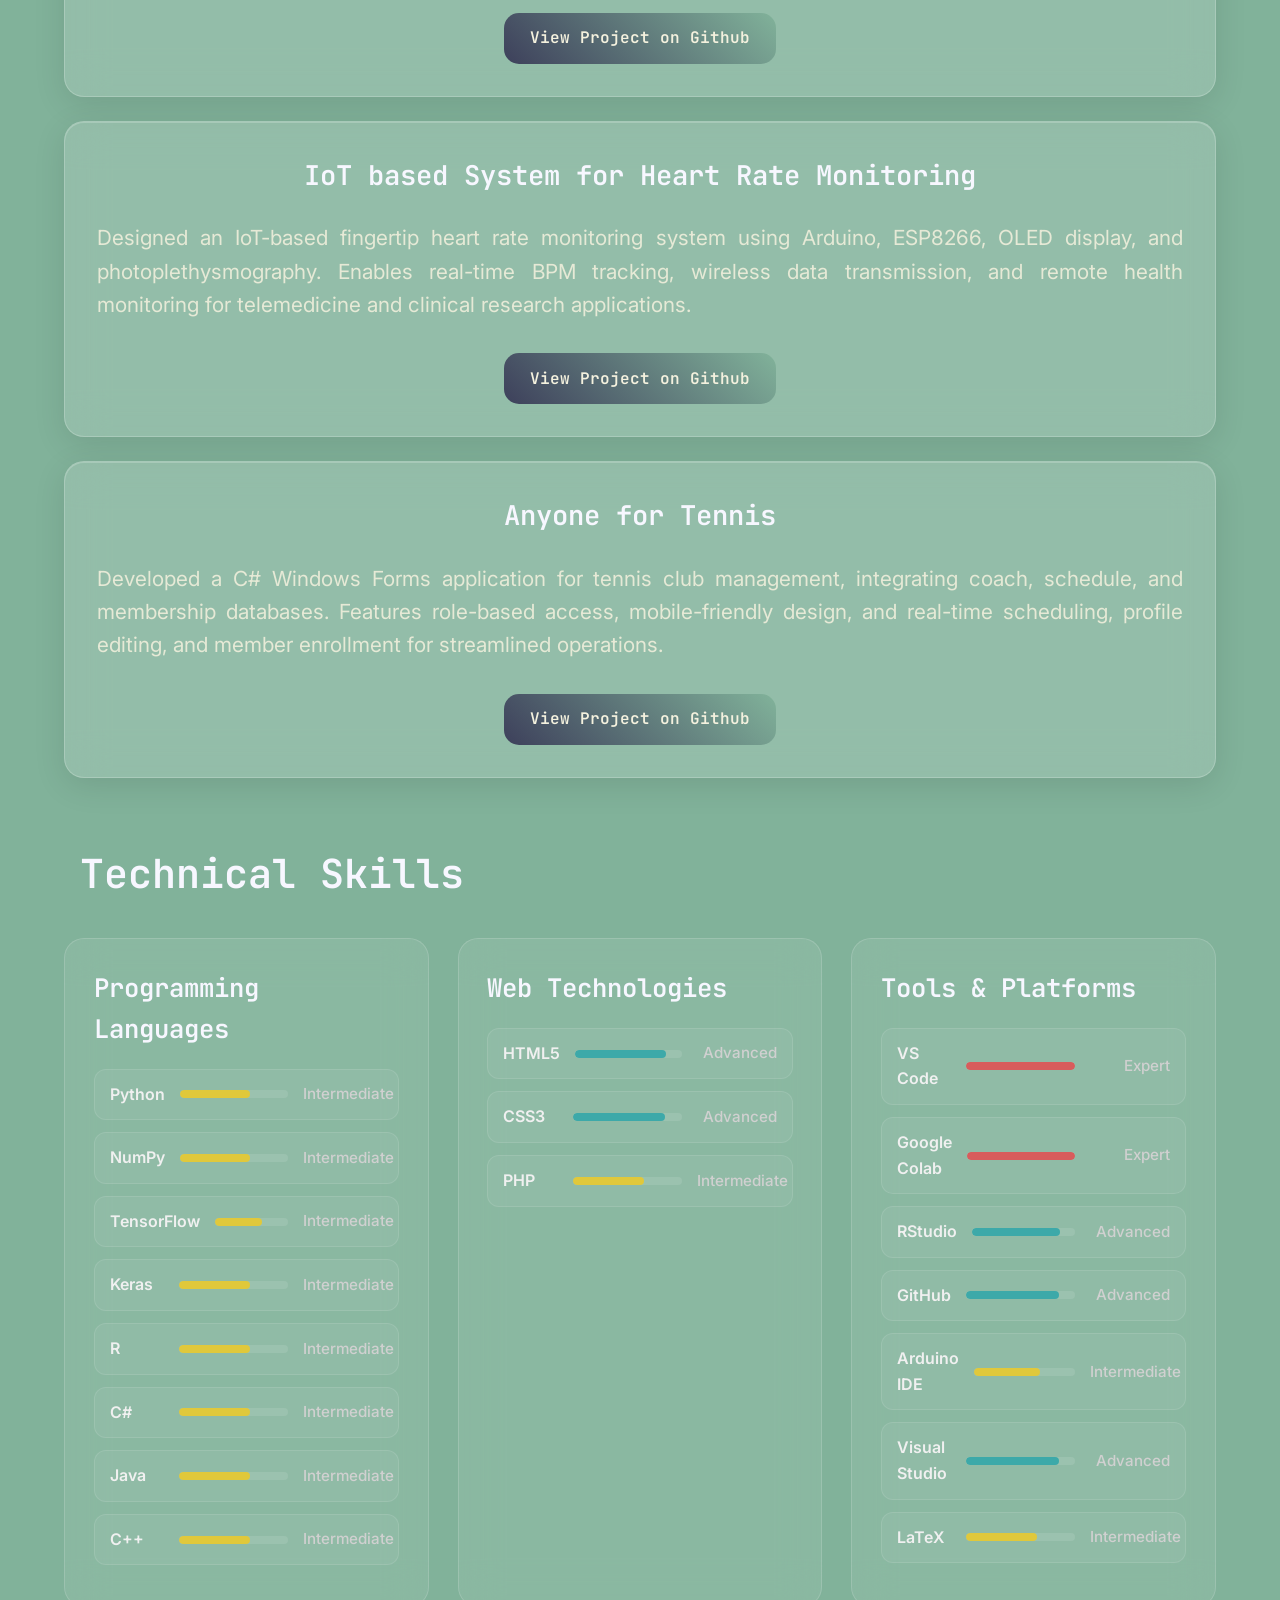
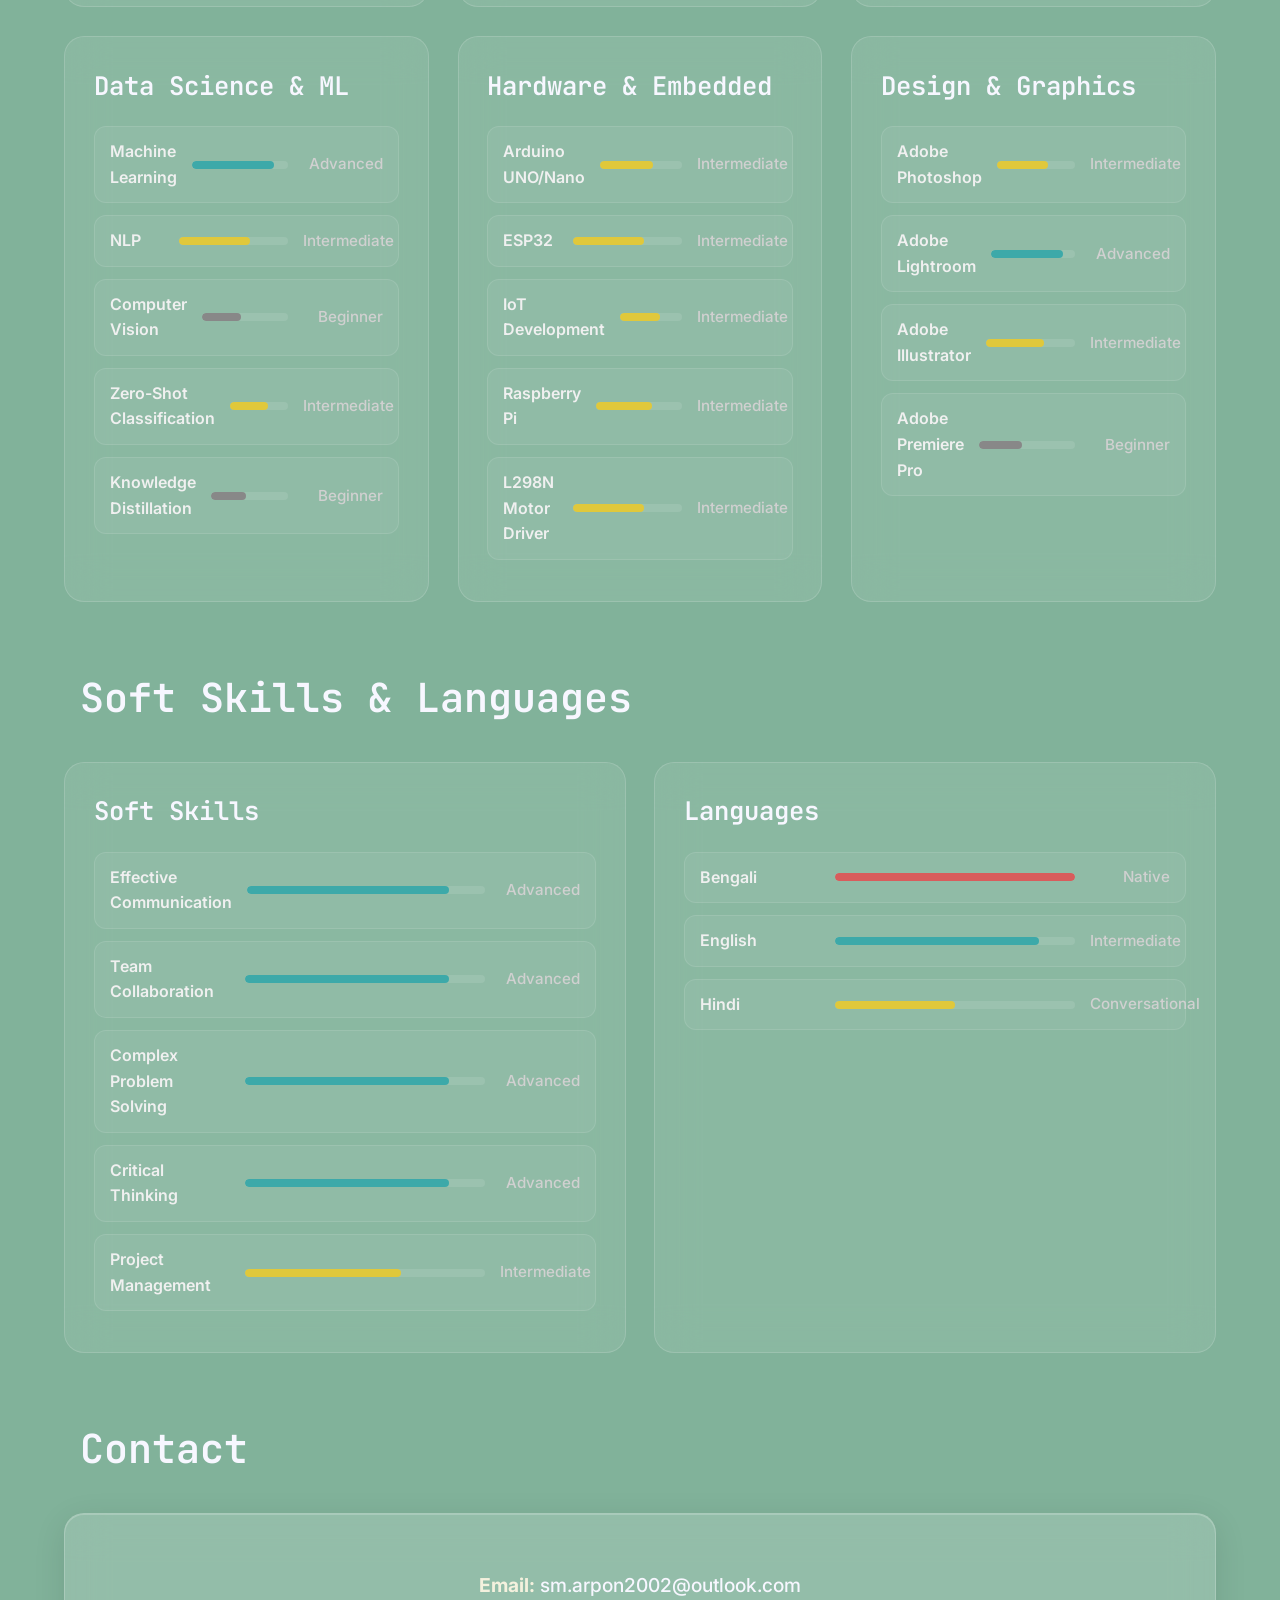
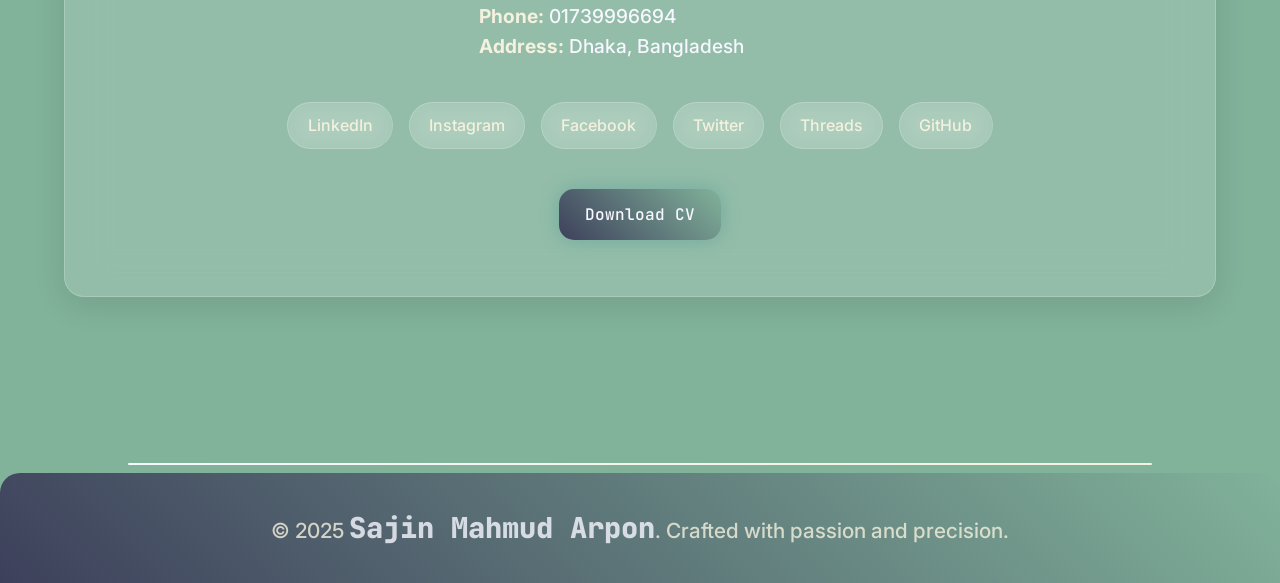
==== commit 84d2c275: "Update print statement from 'Hello' to 'Goodbye'" ====
--- a/index.html
+++ b/index.html
@@ -30,10 +30,10 @@
 
     <header>
         <h1>Sajin Mahmud Arpon</h1>
-        <p><span class="tech-accent">CSE Student | Machine Learning | NLP | Computer Vision</span></p>
+        <p><span class="tech-accent">CSE | Machine Learning | NLP | Web Development</span></p>
         <div class="status-indicator">
             <div class="status-dot"></div>
-            Available for Internship Opportunities
+            Available for Job Opportunities
         </div>
     </header>
 
@@ -42,20 +42,20 @@
         <section class="fade-in-up">
             <div class="metric-card">
                 <div class="metric-item">
-                    <div class="metric-number">12th(last)</div>
-                    <div class="metric-label">Current Semester</div>
+                    <div class="metric-number">Engineer</div>
+                    <div class="metric-label">Career Stage</div>
                 </div>
                 <div class="metric-item">
-                    <div class="metric-number">3.54</div>
+                    <div class="metric-number">3.53</div>
                     <div class="metric-label">CGPA / 4.00</div>
                 </div>
                 <div class="metric-item">
-                    <div class="metric-number">8+</div>
+                    <div class="metric-number">9+</div>
                     <div class="metric-label">Project Count</div>
                 </div>
                 <div class="metric-item">
-                    <div class="metric-number">2026</div>
-                    <div class="metric-label">Expected Graduation</div>
+                    <div class="metric-number">January 2026</div>
+                    <div class="metric-label">Graduation</div>
                 </div>
             </div>
         </section>
@@ -70,9 +70,16 @@
             <div class="about-right">
                 <h2>About Me</h2>
                 <div class="skill-category">
-                    <p>I am currently in my 12th semester(last) studying Computer Science and Engineering, majoring in
-                        Information Systems. I am actively seeking internship opportunities to apply my skills in
-                        real-world settings and grow as a developer and researcher.</p>
+                    <p>I, Sajin Mahmud Arpon, a Computer Science and Engineering graduate from American International
+                        University-Bangladesh
+                        with a strong focus on machine learning, NLP, and full-stack Development. Through diverse
+                        academic and personal
+                        projects, I have applied advanced ML techniques to real-world challenges, from misinformation
+                        detection to ethnic
+                        language recognition. Passionate about innovation and problem-solving, I aim to contribute
+                        globally by building
+                        intelligent, impactful digital solutions while continuously expanding my technical expertise.
+                    </p>
                     <p>My passion lies in machine learning, natural language processing, and computer vision. I am
                         working on multiple projects with the goal of presenting them at academic conferences. I thrive
                         on solving complex problems and turning ideas into impactful solutions.</p>
@@ -80,7 +87,7 @@
                         <span style="color: #1f7a8c;">const</span> <span style="color: #bfdbf7;">passions</span> = [<br>
                         &nbsp;&nbsp;<span style="color: #e1e5f2;">"Machine Learning"</span>,<br>
                         &nbsp;&nbsp;<span style="color: #e1e5f2;">"Natural Language Processing"</span>,<br>
-                        &nbsp;&nbsp;<span style="color: #e1e5f2;">"Computer Vision"</span><br>
+                        &nbsp;&nbsp;<span style="color: #e1e5f2;">"Web Development"</span><br>
                         ];
                     </div>
                 </div>
@@ -92,8 +99,8 @@
             <h2>Education</h2>
             <div class="glass-card education-card">
                 <div class="edu-title">Bachelor of Science in Computer Science and Engineering</div>
-                <div class="edu-year">Expected Graduation: 2026(January)</div>
-                <div class="CGPA">CGPA: 3.54 out of 4.00</div>
+                <div class="edu-year">Completed: 2026</div>
+                <div class="CGPA">CGPA: 3.53 out of 4.00</div>
                 <div class="edu-subtitle">American International University-Bangladesh</div>
             </div>
             <div class="glass-card education-card">
@@ -121,12 +128,17 @@
                 </div>
                 <a href="https://github.com/sajin-mahmud-arpon/Applying-Zero-Shot-for-Combating-Misinformation"
                     target="_blank" rel="noopener noreferrer" class="crystal-btn">View Project on GitHub</a>
-            </div>
-            <div class="glass-card project-card">
-                <div class="project-title">Intrusion Detection in Edge-IIoT Networks Using Multi-Object Process Mining</div>
-                <div class="project-desc">This study proposes a process mining–based IDS for IIoT, modeling network traffic as 
-                    behavioral sequences to improve detection of novel threats. 
-                    Using EdgeIIoTSet, DT, LR, and XGB classifiers show strong results—XGB excels in accuracy and ROC-AUC, 
+                <a href="https://ieeexplore.ieee.org/document/11381825" target="_blank" rel="noopener noreferrer"
+                    class="crystal-btn">View Paper on IEEE Xplore</a>
+            </div>
+            <div class="glass-card project-card">
+                <div class="project-title">Intrusion Detection in Edge-IIoT Networks Using Multi-Object Process Mining
+                </div>
+                <div class="project-desc">This study proposes a process mining–based IDS for IIoT, modeling network
+                    traffic as
+                    behavioral sequences to improve detection of novel threats.
+                    Using EdgeIIoTSet, DT, LR, and XGB classifiers show strong results—XGB excels in accuracy and
+                    ROC-AUC,
                     confirming the framework’s efficiency for real-time edge intrusion detection.
                 </div>
                 <a href="https://github.com/sajin-mahmud-arpon/Intrusion-Detection-in-Edge-IIoT-Networks-Using-Multi-Object-Process-Mining"
@@ -596,10 +608,3 @@
 
 
 </html>
-
-
-
-
-
-
-
